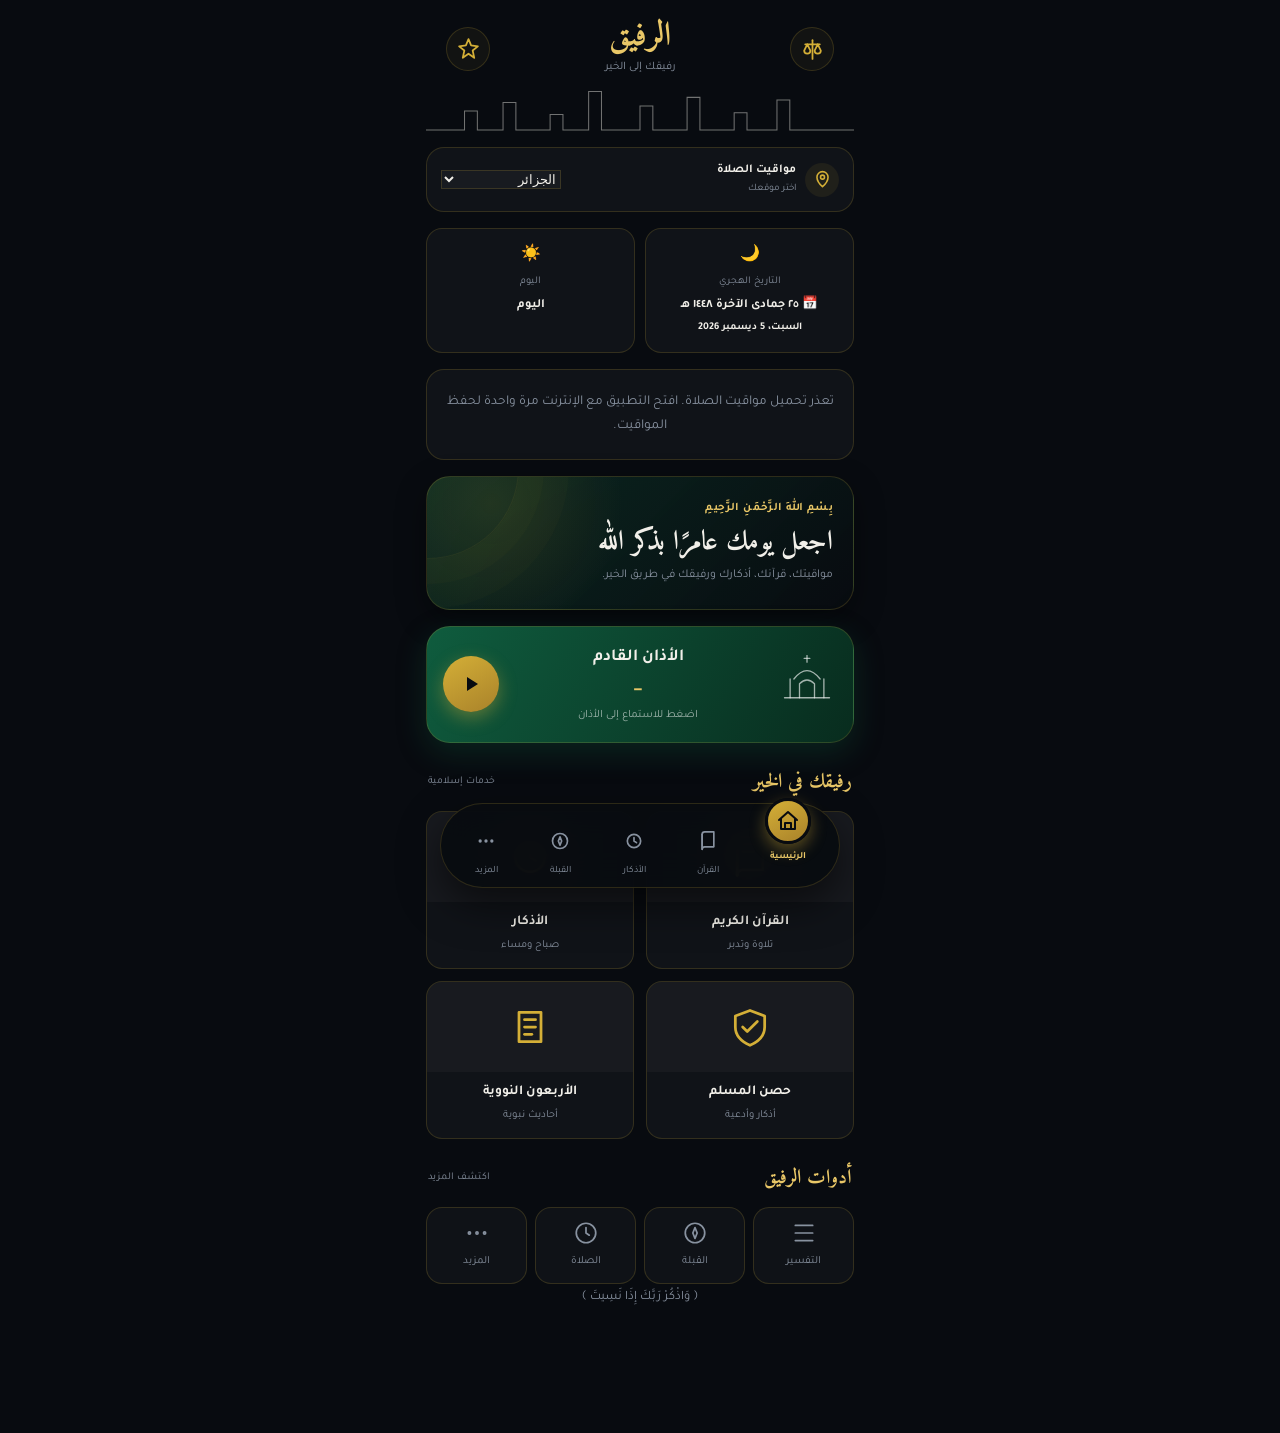
==== index.html @ 7c817dc4 "Update index.html" ====
<!DOCTYPE html>
<html lang="ar" dir="rtl">

<head>

    <meta charset="UTF-8">

    <meta
        name="viewport"
        content="width=device-width, initial-scale=1.0, viewport-fit=cover"
    >

    <meta
        name="theme-color"
        content="#080B10"
    >

    <meta
        name="description"
        content="الرفيق — تطبيق إسلامي شامل لمواقيت الصلاة والقرآن والأذكار والتفسير والقبلة"
    >

    <meta
        name="mobile-web-app-capable"
        content="yes"
    >

    <meta
        name="apple-mobile-web-app-capable"
        content="yes"
    >

    <meta
        name="apple-mobile-web-app-status-bar-style"
        content="black-translucent"
    >

    <meta
        name="apple-mobile-web-app-title"
        content="الرفيق"
    >

    <title>الرفيق — رفيقك إلى الخير</title>


    <!-- ======================================================
         PWA
    ======================================================= -->

    <link
        rel="manifest"
        href="./manifest.json"
    >

    <link
        rel="icon"
        type="image/png"
        href="./icon-192.png"
    >

    <link
        rel="apple-touch-icon"
        href="./icon-192.png"
    >


    <!-- ======================================================
         الخطوط
    ======================================================= -->

    <link
        rel="preconnect"
        href="https://fonts.googleapis.com"
    >

    <link
        rel="preconnect"
        href="https://fonts.gstatic.com"
        crossorigin
    >

    <link
        href="https://fonts.googleapis.com/css2?family=Amiri:wght@400;700&family=Tajawal:wght@400;500;600;700;800&display=swap"
        rel="stylesheet"
    >


    <!-- ======================================================
         CSS
    ======================================================= -->

    <link
        rel="stylesheet"
        href="./style.css"
    >


    <!-- ======================================================
         تحسينات إضافية للواجهة
         متوافقة مع style.css الحالي
    ======================================================= -->

    <style>

        /* ==================================================
           حماية الصفحة من الظهور قبل تحميل CSS
        ================================================== */

        html {
            background: #080B10;
        }


        body {
            overflow-x: hidden;
        }


        /* ==================================================
           رأس الصفحة
        ================================================== */

        .brand-mark {
            display: flex;
            align-items: center;
            justify-content: center;
            width: 44px;
            height: 44px;
            border-radius: 50%;
            border: 1px solid var(--border);
            background: rgba(212,175,55,0.05);
        }


        .brand-mark svg {
            width: 25px;
            height: 25px;
            stroke: var(--gold);
            fill: none;
        }


        /* ==================================================
           بطاقة الترحيب
        ================================================== */

        .welcome-card {
            position: relative;
            overflow: hidden;
            margin-bottom: 16px;
            padding: 22px 20px;
            border-radius: 24px;
            background:
                radial-gradient(
                    circle at 15% 20%,
                    rgba(212,175,55,0.12),
                    transparent 35%
                ),
                linear-gradient(
                    135deg,
                    rgba(15,92,62,0.38),
                    rgba(8,11,16,0.9)
                );
            border: 1px solid var(--border);
            box-shadow: var(--shadow-strong);
        }


        .welcome-card::after {
            content: "";
            position: absolute;
            width: 180px;
            height: 180px;
            border-radius: 50%;
            left: -90px;
            top: -100px;
            border: 1px solid rgba(212,175,55,0.08);
            box-shadow:
                0 0 0 25px rgba(212,175,55,0.025),
                0 0 0 50px rgba(212,175,55,0.018);
            pointer-events: none;
        }


        .welcome-content {
            position: relative;
            z-index: 2;
        }


        .welcome-kicker {
            color: var(--gold-soft);
            font-size: .72rem;
            font-weight: 700;
            letter-spacing: .4px;
            margin-bottom: 4px;
        }


        .welcome-title {
            font-family: 'Amiri', serif;
            font-size: 1.7rem;
            line-height: 1.4;
            font-weight: 700;
        }


        .welcome-subtitle {
            color: var(--muted);
            font-size: .75rem;
            margin-top: 4px;
        }


        /* ==================================================
           بطاقة الصلاة الرئيسية
        ================================================== */

        #prayerCard {
            position: relative;
        }


        #prayerCard[hidden] {
            display: none;
        }


        .prayer-top-label {
            text-align: center;
            color: var(--muted);
            font-size: .72rem;
            margin-bottom: 8px;
        }


        .next-badge {
            display: inline-flex;
            align-items: center;
            justify-content: center;
            gap: 5px;
            padding: 5px 10px;
            border-radius: 99px;
            color: var(--gold-soft);
            background: rgba(212,175,55,0.07);
            border: 1px solid var(--border);
        }


        /* ==================================================
           بطاقة التاريخ
        ================================================== */

        .date-card {
            display: grid;
            grid-template-columns: 1fr 1fr;
            gap: 10px;
            margin-bottom: 16px;
        }


        .date-item {
            padding: 13px 10px;
            border-radius: 16px;
            text-align: center;
            background: var(--card);
            border: 1px solid var(--border);
        }


        .date-item .date-icon {
            font-size: 1rem;
            margin-bottom: 2px;
        }


        .date-item .date-label {
            color: var(--muted);
            font-size: .65rem;
        }


        .date-item .date-value {
            color: var(--text);
            font-size: .78rem;
            font-weight: 700;
            margin-top: 2px;
        }


        /* ==================================================
           اختيار المدينة
        ================================================== */

        .location-card {
            display: flex;
            align-items: center;
            justify-content: space-between;
            gap: 10px;
            margin-bottom: 16px;
            padding: 12px 14px;
            border-radius: 18px;
            background: var(--card);
            border: 1px solid var(--border);
        }


        .location-info {
            display: flex;
            align-items: center;
            gap: 9px;
        }


        .location-icon {
            width: 34px;
            height: 34px;
            display: flex;
            align-items: center;
            justify-content: center;
            border-radius: 50%;
            color: var(--gold);
            background: rgba(212,175,55,0.08);
        }


        .location-icon svg {
            width: 19px;
            height: 19px;
            stroke: currentColor;
            fill: none;
        }


        .location-text {
            display: flex;
            flex-direction: column;
        }


        .location-text strong {
            font-size: .75rem;
        }


        .location-text span {
            color: var(--muted);
            font-size: .62rem;
        }


        #citySelect {
            min-width: 120px;
            max-width: 170px;
        }


        /* ==================================================
           حالة التحميل
        ================================================== */

        #status {
            border-radius: 18px;
            background: var(--card);
            border: 1px solid var(--border);
            margin-bottom: 16px;
        }


        /* ==================================================
           بطاقة الأذان
        ================================================== */

        .adhan-play {
            position: relative;
        }


        .adhan-play svg {
            pointer-events: none;
        }


        #pauseIcon {
            display: none;
        }


        /* ==================================================
           عنوان الأقسام
        ================================================== */

        .section-heading {
            display: flex;
            align-items: center;
            justify-content: space-between;
            margin: 22px 2px 10px;
        }


        .section-heading h2 {
            font-family: 'Amiri', serif;
            color: var(--gold-soft);
            font-size: 1.25rem;
        }


        .section-heading span {
            color: var(--muted);
            font-size: .65rem;
        }


        /* ==================================================
           تحسين البطاقات
        ================================================== */

        .feat-card,
        .quick {
            transition:
                transform .2s ease,
                border-color .2s ease,
                box-shadow .2s ease;
        }


        .feat-card:active,
        .quick:active {
            transform: scale(.97);
        }


        /* ==================================================
           حالة عدم وجود رابط
        ================================================== */

        .disabled-card {
            opacity: .65;
            pointer-events: none;
        }


        /* ==================================================
           زر التثبيت
        ================================================== */

        .install-card {
            display: none;
            align-items: center;
            justify-content: space-between;
            gap: 12px;
            padding: 14px;
            margin-bottom: 16px;
            border-radius: 18px;
            background:
                linear-gradient(
                    135deg,
                    rgba(212,175,55,0.12),
                    rgba(15,92,62,0.12)
                );
            border: 1px solid var(--border);
        }


        .install-card.visible {
            display: flex;
        }


        .install-info {
            display: flex;
            align-items: center;
            gap: 10px;
        }


        .install-icon {
            width: 40px;
            height: 40px;
            border-radius: 12px;
            display: flex;
            align-items: center;
            justify-content: center;
            background: rgba(212,175,55,0.1);
            color: var(--gold);
        }


        .install-icon svg {
            width: 22px;
            height: 22px;
            stroke: currentColor;
            fill: none;
        }


        .install-text strong {
            display: block;
            font-size: .75rem;
        }


        .install-text span {
            color: var(--muted);
            font-size: .62rem;
        }


        .install-btn {
            border: none;
            cursor: pointer;
            padding: 8px 13px;
            border-radius: 99px;
            font-family: inherit;
            font-size: .7rem;
            font-weight: 700;
            color: #080B10;
            background: linear-gradient(
                150deg,
                var(--gold),
                #a9822a
            );
        }


        /* ==================================================
           الوضع النهاري
        ================================================== */

        body.day-mode .welcome-card {
            background:
                radial-gradient(
                    circle at 15% 20%,
                    rgba(212,175,55,0.14),
                    transparent 35%
                ),
                linear-gradient(
                    135deg,
                    rgba(46,139,110,0.18),
                    rgba(245,240,232,0.95)
                );
        }


        /* ==================================================
           شريط سفلي آمن للهاتف
        ================================================== */

        @supports (padding-bottom: env(safe-area-inset-bottom)) {

            .bottomnav {
                bottom:
                    calc(
                        12px +
                        env(safe-area-inset-bottom)
                    );
            }

            body {
                padding-bottom:
                    calc(
                        110px +
                        env(safe-area-inset-bottom)
                    );
            }

        }

    </style>

</head>


<body>


    <!-- ======================================================
         الحاوية الرئيسية
    ======================================================= -->

    <main class="max">


        <!-- ==================================================
             رأس التطبيق
        =================================================== -->

        <header class="topbar">

            <div class="brand-mark"
                 aria-label="الرفيق">

                <svg
                    viewBox="0 0 24 24"
                    stroke-width="1.7"
                    stroke-linecap="round"
                    stroke-linejoin="round"
                >

                    <path
                        d="M12 3v18"
                    />

                    <path
                        d="M5 7h14"
                    />

                    <path
                        d="M7 7l-3 6a3 3 0 0 0 6 0L7 7Z"
                    />

                    <path
                        d="M17 7l-3 6a3 3 0 0 0 6 0l-3-6Z"
                    />

                </svg>

            </div>


            <div class="titlebox">

                <h1>الرفيق</h1>

                <p>
                    رفيقك إلى الخير
                </p>

            </div>


            <div class="brand-mark"
                 aria-hidden="true">

                <svg
                    viewBox="0 0 24 24"
                    stroke-width="1.7"
                    stroke-linecap="round"
                    stroke-linejoin="round"
                >

                    <path
                        d="M12 2
                           14.5 8
                           21 9
                           16 13
                           17.5 20
                           12 16
                           6.5 20
                           8 13
                           3 9
                           9.5 8Z"
                    />

                </svg>

            </div>

        </header>


        <!-- ==================================================
             خط بصري
        =================================================== -->

        <div class="skyline">

            <svg
                viewBox="0 0 500 80"
                preserveAspectRatio="none"
                aria-hidden="true"
            >

                <path
                    d="M0 70
                       L45 70
                       L45 48
                       L60 48
                       L60 70
                       L90 70
                       L90 38
                       L105 38
                       L105 70
                       L145 70
                       L145 52
                       L160 52
                       L160 70
                       L190 70
                       L190 25
                       L205 25
                       L205 70
                       L250 70
                       L250 42
                       L265 42
                       L265 70
                       L305 70
                       L305 32
                       L320 32
                       L320 70
                       L360 70
                       L360 50
                       L375 50
                       L375 70
                       L410 70
                       L410 35
                       L425 35
                       L425 70
                       L500 70"
                    fill="none"
                    stroke="currentColor"
                    stroke-width="1.2"
                    opacity=".45"
                />

            </svg>

        </div>


        <!-- ==================================================
             اختيار المدينة والتاريخ
        =================================================== -->

        <div class="location-card">

            <div class="location-info">

                <div class="location-icon">

                    <svg
                        viewBox="0 0 24 24"
                        stroke-width="2"
                        stroke-linecap="round"
                        stroke-linejoin="round"
                    >

                        <path
                            d="M12 21s7-6.2 7-12
                               a7 7 0 1 0-14 0
                               c0 5.8 7 12 7 12Z"
                        />

                        <circle
                            cx="12"
                            cy="9"
                            r="2.5"
                        />

                    </svg>

                </div>


                <div class="location-text">

                    <strong>
                        مواقيت الصلاة
                    </strong>

                    <span>
                        اختر موقعك
                    </span>

                </div>

            </div>


            <select
                id="citySelect"
                aria-label="اختر المدينة"
            >

                <option>
                    جاري تحميل المدن...
                </option>

            </select>

        </div>


        <!-- ==================================================
             التاريخ
        =================================================== -->

        <div class="date-card">

            <div class="date-item">

                <div class="date-icon">
                    🌙
                </div>

                <div class="date-label">
                    التاريخ الهجري
                </div>

                <div
                    class="date-value"
                    id="hijriPill"
                >
                    جاري التحميل...
                </div>

            </div>


            <div class="date-item">

                <div class="date-icon">
                    ☀️
                </div>

                <div class="date-label">
                    اليوم
                </div>

                <div
                    class="date-value"
                    id="gregorianDisplay"
                >
                    اليوم
                </div>

            </div>

        </div>


        <!-- ==================================================
             رسالة الحالة
        =================================================== -->

        <div
            id="status"
            role="status"
            aria-live="polite"
        >
            جاري تحميل مواقيت الصلاة...
        </div>


        <!-- ==================================================
             بطاقة الترحيب
        =================================================== -->

        <section class="welcome-card">

            <div class="welcome-content">

                <div class="welcome-kicker">
                    بِسْمِ اللهِ الرَّحْمَنِ الرَّحِيمِ
                </div>

                <div class="welcome-title">
                    اجعل يومك عامرًا بذكر الله
                </div>

                <div class="welcome-subtitle">
                    مواقيتك، قرآنك، أذكارك ورفيقك في طريق الخير.
                </div>

            </div>

        </section>


        <!-- ==================================================
             بطاقة الصلاة القادمة
        =================================================== -->

        <section
            id="prayerCard"
            class="card"
            hidden
        >

            <div class="prayer-top-label">

                <span class="next-badge">
                    الصلاة القادمة
                </span>

            </div>


            <div class="prayer-row">


                <!-- الدائرة -->

                <div class="medallion-wrap">

                    <svg
                        class="circle-bg"
                        viewBox="0 0 176 176"
                        aria-hidden="true"
                    >

                        <circle
                            cx="88"
                            cy="88"
                            r="78"
                            fill="none"
                            stroke="rgba(212,175,55,0.12)"
                            stroke-width="1"
                        />

                        <circle
                            cx="88"
                            cy="88"
                            r="68"
                            fill="none"
                            stroke="rgba(212,175,55,0.08)"
                            stroke-width="1"
                            stroke-dasharray="3 7"
                        />

                    </svg>


                    <div class="medal-icon">

                        <svg
                            viewBox="0 0 24 24"
                            stroke-width="1.4"
                            stroke-linecap="round"
                            stroke-linejoin="round"
                        >

                            <path
                                d="M12 3
                                   14 8
                                   19 9
                                   15 12
                                   16 18
                                   12 15
                                   8 18
                                   9 12
                                   5 9
                                   10 8Z"
                            />

                        </svg>

                    </div>

                </div>


                <!-- معلومات الصلاة -->

                <div class="prayer-info">

                    <div class="lbl">
                        الصلاة القادمة
                    </div>

                    <div
                        class="name"
                        id="nextName"
                    >
                        —
                    </div>

                    <div
                        class="time"
                        id="nextTime"
                    >
                        —
                    </div>

                    <div class="remain-lbl">
                        متبقي على الأذان
                    </div>

                    <div
                        class="countdown"
                        id="countdown"
                    >
                        00:00:00
                    </div>

                </div>

            </div>


            <!-- شريط التقدم -->

            <div class="progress-track">

                <div
                    id="progressBar"
                    class="progress-fill"
                ></div>

            </div>

        </section>


        <!-- ==================================================
             بطاقة الأذان
        =================================================== -->

        <section class="adhan-card">


            <div class="mosque-icon">

                <svg
                    viewBox="0 0 64 64"
                    stroke-width="1.4"
                    stroke-linecap="round"
                    stroke-linejoin="round"
                >

                    <path
                        d="M8 52h48"
                    />

                    <path
                        d="M14 52V32"
                    />

                    <path
                        d="M50 52V32"
                    />

                    <path
                        d="M18 32
                           Q32 14 46 32"
                    />

                    <path
                        d="M24 52V37
                           Q32 29 40 37V52"
                    />

                    <path
                        d="M32 14V7"
                    />

                    <path
                        d="M29 10h6"
                    />

                </svg>

            </div>


            <div class="adhan-mid">

                <div class="t1">
                    الأذان القادم
                </div>

                <div
                    class="t2"
                    id="adhanTimeLabel"
                >
                    —
                </div>

                <div class="t3">
                    اضغط للاستماع إلى الأذان
                </div>

            </div>


            <button
                id="adhanPlayBtn"
                class="adhan-play"
                type="button"
                aria-label="تشغيل الأذان"
            >

                <!-- تشغيل -->

                <svg
                    id="playIcon"
                    viewBox="0 0 24 24"
                >

                    <path
                        d="M8 5v14l11-7Z"
                    />

                </svg>


                <!-- إيقاف -->

                <svg
                    id="pauseIcon"
                    viewBox="0 0 24 24"
                    style="display:none"
                >

                    <path
                        d="M7 5h4v14H7zM13 5h4v14h-4z"
                    />

                </svg>

            </button>


            <audio
                id="adhanAudio"
                preload="none"
                src="./adhan.mp3"
            ></audio>

        </section>


        <!-- ==================================================
             التثبيت
        =================================================== -->

        <div
            id="installCard"
            class="install-card"
        >

            <div class="install-info">

                <div class="install-icon">

                    <svg
                        viewBox="0 0 24 24"
                        stroke-width="2"
                        stroke-linecap="round"
                        stroke-linejoin="round"
                    >

                        <path
                            d="M12 3v12"
                        />

                        <path
                            d="m7 10 5 5 5-5"
                        />

                        <path
                            d="M5 21h14"
                        />

                    </svg>

                </div>


                <div class="install-text">

                    <strong>
                        ثبّت الرفيق على هاتفك
                    </strong>

                    <span>
                        وصول أسرع وتجربة أفضل
                    </span>

                </div>

            </div>


            <button
                id="installBtn"
                class="install-btn"
                type="button"
            >
                تثبيت
            </button>

        </div>


        <!-- ==================================================
             الخدمات الأساسية
        =================================================== -->

        <div class="section-heading">

            <h2>
                رفيقك في الخير
            </h2>

            <span>
                خدمات إسلامية
            </span>

        </div>


        <div class="grid2">


            <!-- القرآن -->

            <a
                class="feat-card"
                href="./quran.html"
            >

                <div class="icon-wrap">

                    <svg
                        viewBox="0 0 24 24"
                        stroke-width="1.5"
                        stroke-linecap="round"
                        stroke-linejoin="round"
                    >

                        <path
                            d="M5 4
                               a3 3 0 0 1 3-3h11v18H8
                               a3 3 0 0 0-3 3Z"
                        />

                        <path
                            d="M5 4v18"
                        />

                        <path
                            d="M8 5h7"
                        />

                        <path
                            d="M8 9h6"
                        />

                    </svg>

                </div>

                <div class="t">
                    القرآن الكريم
                </div>

                <div class="s">
                    تلاوة وتدبر
                </div>

            </a>


            <!-- الأذكار -->

            <a
                class="feat-card"
                href="./adhkar.html"
            >

                <div class="icon-wrap">

                    <svg
                        viewBox="0 0 24 24"
                        stroke-width="1.5"
                        stroke-linecap="round"
                        stroke-linejoin="round"
                    >

                        <circle
                            cx="12"
                            cy="12"
                            r="8"
                        />

                        <path
                            d="M12 8v4l3 2"
                        />

                    </svg>

                </div>

                <div class="t">
                    الأذكار
                </div>

                <div class="s">
                    صباح ومساء
                </div>

            </a>


            <!-- حصن المسلم -->

            <a
                class="feat-card"
                href="./hisnul.html"
            >

                <div class="icon-wrap">

                    <svg
                        viewBox="0 0 24 24"
                        stroke-width="1.5"
                        stroke-linecap="round"
                        stroke-linejoin="round"
                    >

                        <path
                            d="M12 3
                               20 6v6
                               c0 5-3.5 8-8 10
                               C7.5 20 4 17 4 12V6Z"
                        />

                        <path
                            d="m8 12 2.5 2.5L16 9"
                        />

                    </svg>

                </div>

                <div class="t">
                    حصن المسلم
                </div>

                <div class="s">
                    أذكار وأدعية
                </div>

            </a>


            <!-- الأربعين -->

            <a
                class="feat-card"
                href="./arbaeen.html"
            >

                <div class="icon-wrap">

                    <svg
                        viewBox="0 0 24 24"
                        stroke-width="1.5"
                        stroke-linecap="round"
                        stroke-linejoin="round"
                    >

                        <path
                            d="M6 4h12v16H6z"
                        />

                        <path
                            d="M9 8h6"
                        />

                        <path
                            d="M9 12h6"
                        />

                        <path
                            d="M9 16h4"
                        />

                    </svg>

                </div>

                <div class="t">
                    الأربعون النووية
                </div>

                <div class="s">
                    أحاديث نبوية
                </div>

            </a>

        </div>


        <!-- ==================================================
             أدوات الرفيق
        =================================================== -->

        <div class="section-heading">

            <h2>
                أدوات الرفيق
            </h2>

            <span>
                اكتشف المزيد
            </span>

        </div>


        <div class="grid4">


            <a
                class="quick"
                href="./tafsir.html"
            >

                <svg
                    viewBox="0 0 24 24"
                    stroke-width="1.6"
                    stroke-linecap="round"
                    stroke-linejoin="round"
                >

                    <path
                        d="M4 5h16"
                    />

                    <path
                        d="M4 12h16"
                    />

                    <path
                        d="M4 19h16"
                    />

                </svg>

                <span>
                    التفسير
                </span>

            </a>


            <a
                class="quick"
                href="./qibla.html"
            >

                <svg
                    viewBox="0 0 24 24"
                    stroke-width="1.6"
                    stroke-linecap="round"
                    stroke-linejoin="round"
                >

                    <circle
                        cx="12"
                        cy="12"
                        r="9"
                    />

                    <path
                        d="m12 7 2 5-2 5-2-5Z"
                    />

                </svg>

                <span>
                    القبلة
                </span>

            </a>


            <a
                class="quick"
                href="./prayer.html"
            >

                <svg
                    viewBox="0 0 24 24"
                    stroke-width="1.6"
                    stroke-linecap="round"
                    stroke-linejoin="round"
                >

                    <circle
                        cx="12"
                        cy="12"
                        r="9"
                    />

                    <path
                        d="M12 7v5l3 2"
                    />

                </svg>

                <span>
                    الصلاة
                </span>

            </a>


            <a
                class="quick"
                href="./more.html"
            >

                <svg
                    viewBox="0 0 24 24"
                    stroke-width="1.6"
                    stroke-linecap="round"
                    stroke-linejoin="round"
                >

                    <circle
                        cx="5"
                        cy="12"
                        r="1"
                    />

                    <circle
                        cx="12"
                        cy="12"
                        r="1"
                    />

                    <circle
                        cx="19"
                        cy="12"
                        r="1"
                    />

                </svg>

                <span>
                    المزيد
                </span>

            </a>


        </div>


        <!-- ==================================================
             عبارة ختامية
        =================================================== -->

        <div class="mood-note">

            ﴿ وَاذْكُرْ رَبَّكَ إِذَا نَسِيتَ ﴾

        </div>


    </main>


    <!-- ======================================================
         شريط التنقل السفلي
    ======================================================= -->

    <nav
        class="bottomnav"
        aria-label="التنقل الرئيسي"
    >

        <div class="bottomnav-inner">


            <!-- الرئيسية -->

            <a
                class="navitem active"
                href="./index.html"
                aria-label="الرئيسية"
            >

                <div class="ic">

                    <svg
                        viewBox="0 0 24 24"
                        stroke-width="2"
                        stroke-linecap="round"
                        stroke-linejoin="round"
                    >

                        <path
                            d="m3 11 9-8 9 8"
                        />

                        <path
                            d="M5 10v10h14V10"
                        />

                        <path
                            d="M9 20v-6h6v6"
                        />

                    </svg>

                </div>

                <span>
                    الرئيسية
                </span>

            </a>


            <!-- القرآن -->

            <a
                class="navitem"
                href="./quran.html"
            >

                <div class="ic">

                    <svg
                        viewBox="0 0 24 24"
                        stroke-width="2"
                        stroke-linecap="round"
                        stroke-linejoin="round"
                    >

                        <path
                            d="M5 4
                               a3 3 0 0 1 3-3h11v18H8
                               a3 3 0 0 0-3 3Z"
                        />

                        <path
                            d="M5 4v18"
                        />

                    </svg>

                </div>

                <span>
                    القرآن
                </span>

            </a>


            <!-- الأذكار -->

            <a
                class="navitem"
                href="./adhkar.html"
            >

                <div class="ic">

                    <svg
                        viewBox="0 0 24 24"
                        stroke-width="2"
                        stroke-linecap="round"
                        stroke-linejoin="round"
                    >

                        <circle
                            cx="12"
                            cy="12"
                            r="8"
                        />

                        <path
                            d="M12 8v4l3 2"
                        />

                    </svg>

                </div>

                <span>
                    الأذكار
                </span>

            </a>


            <!-- القبلة -->

            <a
                class="navitem"
                href="./qibla.html"
            >

                <div class="ic">

                    <svg
                        viewBox="0 0 24 24"
                        stroke-width="2"
                        stroke-linecap="round"
                        stroke-linejoin="round"
                    >

                        <circle
                            cx="12"
                            cy="12"
                            r="9"
                        />

                        <path
                            d="m12 7 2 5-2 5-2-5Z"
                        />

                    </svg>

                </div>

                <span>
                    القبلة
                </span>

            </a>


            <!-- المزيد -->

            <a
                class="navitem"
                href="./more.html"
            >

                <div class="ic">

                    <svg
                        viewBox="0 0 24 24"
                        stroke-width="2"
                        stroke-linecap="round"
                        stroke-linejoin="round"
                    >

                        <circle
                            cx="5"
                            cy="12"
                            r="1"
                        />

                        <circle
                            cx="12"
                            cy="12"
                            r="1"
                        />

                        <circle
                            cx="19"
                            cy="12"
                            r="1"
                        />

                    </svg>

                </div>

                <span>
                    المزيد
                </span>

            </a>


        </div>

    </nav>


    <!-- ======================================================
         JavaScript
    ======================================================= -->

    <script src="./app.js"></script>

    <script src="./theme.js"></script>


    <!-- ======================================================
         التثبيت
    ======================================================= -->

    <script>

        document.addEventListener(
            'DOMContentLoaded',
            function () {

                const installCard =
                    document.getElementById(
                        'installCard'
                    );

                const installBtn =
                    document.getElementById(
                        'installBtn'
                    );


                if (
                    !installCard ||
                    !installBtn
                ) {

                    return;

                }


                window.AppBridge?.on(
                    'app-can-install',
                    function () {

                        installCard.classList.add(
                            'visible'
                        );

                    }
                );


                installBtn.addEventListener(
                    'click',
                    async function () {

                        const result =
                            await window.installApp?.();


                        if (
                            result === 'accepted'
                        ) {

                            installCard.classList.remove(
                                'visible'
                            );

                        }

                    }
                );

            }
        );

    </script>


</body>

</html>
---- style.css ----
/* style.css — الرفيق (نسخة 2026-07-21)
   في الإصدار القادم سيتم تضمين @font-face لملفات الخطوط المحلية
   لتحقيق الاستقلال الكامل عن Google Fonts */
:root{--bg:#080B10;--card:rgba(255,255,255,0.035);--emerald:#0F5C3E;--emerald-light:#1E8A5E;--gold:#D4AF37;--gold-soft:#E9C767;--text:#F1EFE9;--muted:#8892A0;--border:rgba(212,175,55,0.18);--shadow-strong:0 10px 30px rgba(0,0,0,0.4);--adhan-bg:linear-gradient(120deg, var(--emerald), #082C1E)}body.day-mode{--bg:#F5F0E8;--card:rgba(0,0,0,0.03);--text:#1E2A32;--muted:#5A6A78;--border:rgba(180,140,60,0.25);--shadow-strong:0 8px 24px rgba(0,0,0,0.08);--adhan-bg:linear-gradient(120deg, #2E8B6E, #C5A44E);color:var(--text)}*{margin:0;padding:0;box-sizing:border-box}body{font-family:'Tajawal','Segoe UI',Tahoma,sans-serif;background:var(--bg);color:var(--text);line-height:1.8;min-height:100dvh;padding-bottom:96px;transition:background .8s,color .6s}.max{max-width:460px;margin:0 auto;padding:0 16px}.topbar{display:flex;align-items:center;justify-content:space-between;padding:20px 20px 0}.topbar svg{width:40px;height:40px;stroke:var(--gold);fill:none}.titlebox{text-align:center}.titlebox h1{font-family:'Amiri',serif;font-weight:700;font-size:2.1rem;color:var(--gold-soft);line-height:1}.titlebox p{color:var(--muted);font-size:.72rem;margin-top:4px}.skyline{position:relative;margin-top:-8px;margin-bottom:8px;text-align:center}.skyline svg{width:100%;max-height:80px;display:block}.pillrow{display:flex;align-items:center;justify-content:space-between;margin:-24px 0 16px;position:relative;z-index:2}.pill{display:flex;align-items:center;gap:6px;border-radius:99px;padding:8px 14px;font-size:.75rem;background:rgba(8,11,16,0.85);border:1px solid var(--border)}.pill select{border:1px solid var(--border);color:var(--text);font-family:inherit;font-size:.75rem;cursor:pointer;background:0 0;padding:4px 8px;border-radius:99px}.card{border-radius:24px;padding:20px;margin-bottom:16px;background:var(--card);backdrop-filter:blur(14px);border:1px solid var(--border);box-shadow:var(--shadow-strong)}.prayer-row{display:flex;align-items:center;gap:12px}.medallion-wrap{position:relative;flex-shrink:0;width:176px;height:176px;display:flex;align-items:center;justify-content:center}.medallion-wrap svg.circle-bg{position:absolute;inset:0}.medallion-wrap .medal-icon{position:absolute;width:100px;height:100px;display:flex;align-items:center;justify-content:center;color:var(--gold)}.medallion-wrap .medal-icon svg{width:80px;height:80px;stroke:var(--gold);fill:none}.prayer-info{flex:1;text-align:center}.prayer-info .lbl{color:var(--gold-soft);font-size:.8rem;font-weight:600}.prayer-info .name{font-family:'Amiri',serif;font-size:1.9rem;font-weight:700;margin:4px 0}.prayer-info .time{font-size:2rem;font-weight:800;font-variant-numeric:tabular-nums}.prayer-info .remain-lbl{color:var(--muted);font-size:.72rem;margin-top:4px}.prayer-info .countdown{color:var(--emerald-light);font-size:1.05rem;font-weight:700;font-variant-numeric:tabular-nums}.progress-track{margin-top:16px;height:8px;border-radius:99px;overflow:hidden;background:rgba(255,255,255,0.08)}.progress-fill{height:100%;border-radius:99px;background:linear-gradient(90deg,var(--emerald),var(--emerald-light));width:0;transition:width 1s linear}.adhan-card{border-radius:24px;padding:16px;margin-bottom:16px;display:flex;align-items:center;justify-content:space-between;position:relative;overflow:hidden;background:var(--adhan-bg);border:1px solid var(--border);box-shadow:0 10px 30px rgba(15,92,62,0.3)}.adhan-play{width:56px;height:56px;border-radius:50%;display:flex;align-items:center;justify-content:center;flex-shrink:0;background:linear-gradient(150deg,var(--gold),#a9822a);box-shadow:0 6px 18px rgba(212,175,55,0.4);border:none;cursor:pointer;z-index:2;color:#080B10}.adhan-play svg{width:24px;height:24px;fill:#080B10;stroke:none}.adhan-mid{text-align:center;z-index:2}.adhan-mid .t1{font-weight:700;font-size:1.05rem}.adhan-mid .t2{color:var(--gold-soft);font-size:.95rem;font-weight:700;margin-top:3px;font-variant-numeric:tabular-nums}.adhan-mid .t3{color:rgba(255,255,255,0.6);font-size:.7rem;margin-top:2px}.adhan-card .mosque-icon{height:70px;opacity:.9;color:rgba(255,255,255,0.8)}.adhan-card .mosque-icon svg{width:60px;height:60px;stroke:rgba(255,255,255,0.7);fill:none}.grid2{display:grid;grid-template-columns:1fr 1fr;gap:12px;margin-bottom:16px}.feat-card{border-radius:16px;overflow:hidden;background:var(--card);border:1px solid var(--border);text-align:center;padding-bottom:12px;text-decoration:none;color:var(--text);display:block}.feat-card .icon-wrap{height:90px;display:flex;align-items:center;justify-content:center;background:rgba(255,255,255,0.03)}.feat-card .icon-wrap svg{width:44px;height:44px;stroke:var(--gold);fill:none}.feat-card .t{font-size:.85rem;font-weight:700;margin-top:8px}.feat-card .s{font-size:.68rem;color:var(--muted);margin-top:2px}.grid4{display:grid;grid-template-columns:repeat(4,1fr);gap:8px}.quick{border-radius:16px;padding:12px 4px;display:flex;flex-direction:column;align-items:center;gap:6px;background:rgba(255,255,255,0.03);border:1px solid var(--border);text-decoration:none;color:var(--muted)}.quick svg{width:26px;height:26px;stroke:var(--muted);fill:none}.quick span{font-size:.68rem}.bottomnav{position:fixed;bottom:16px;left:50%;transform:translateX(-50%);z-index:30;width:min(92vw,400px)}.bottomnav-inner{display:flex;align-items:flex-end;justify-content:space-around;padding:8px;border-radius:99px;background:rgba(8,11,16,0.92);backdrop-filter:blur(20px);border:1px solid var(--border);box-shadow:0 16px 40px rgba(0,0,0,0.55)}body.day-mode .bottomnav-inner{background:rgba(245,240,232,0.95)}.navitem{display:flex;flex-direction:column;align-items:center;gap:4px;text-decoration:none;color:var(--muted)}.navitem .ic{width:34px;height:34px;border-radius:50%;display:flex;align-items:center;justify-content:center}.navitem .ic svg{width:20px;height:20px;stroke:var(--muted);fill:none}.navitem span{font-size:.6rem}.navitem.active{transform:translateY(-14px)}.navitem.active .ic{width:46px;height:46px;background:linear-gradient(150deg,var(--gold),#a9822a);box-shadow:0 6px 16px rgba(212,175,55,0.4);border:3px solid #080B10}.navitem.active .ic svg{stroke:#080B10;width:24px;height:24px}.navitem.active span{color:var(--gold-soft);font-weight:700}.mood-note{text-align:center;color:var(--muted);font-size:.8rem;margin:2px 0 14px}#status{text-align:center;color:var(--muted);padding:20px 0;font-size:.85rem}

/* ========== إصلاح قائمة الولاية ========== */
#citySelect{
  background: var(--card);
  color: var(--text) !important;
  border: 1px solid var(--border);
  outline: none;
  appearance: auto;
}

#citySelect option{
  background: #080B10;
  color: #F1EFE9;
}

body.day-mode #citySelect{
  background: #F5F0E8;
  color: #1E2A32 !important;
}

body.day-mode #citySelect option{
  background: #F5F0E8;
  color: #1E2A32;
}
/* ========== نهاية إصلاح قائمة الولاية ========== */

@media(max-width:400px){.medallion-wrap{width:140px;height:140px}.medallion-wrap .medal-icon svg{width:60px;height:60px}.prayer-info .name{font-size:1.5rem}.prayer-info .time{font-size:1.6rem}.grid2{gap:8px}.feat-card .icon-wrap{height:70px}}
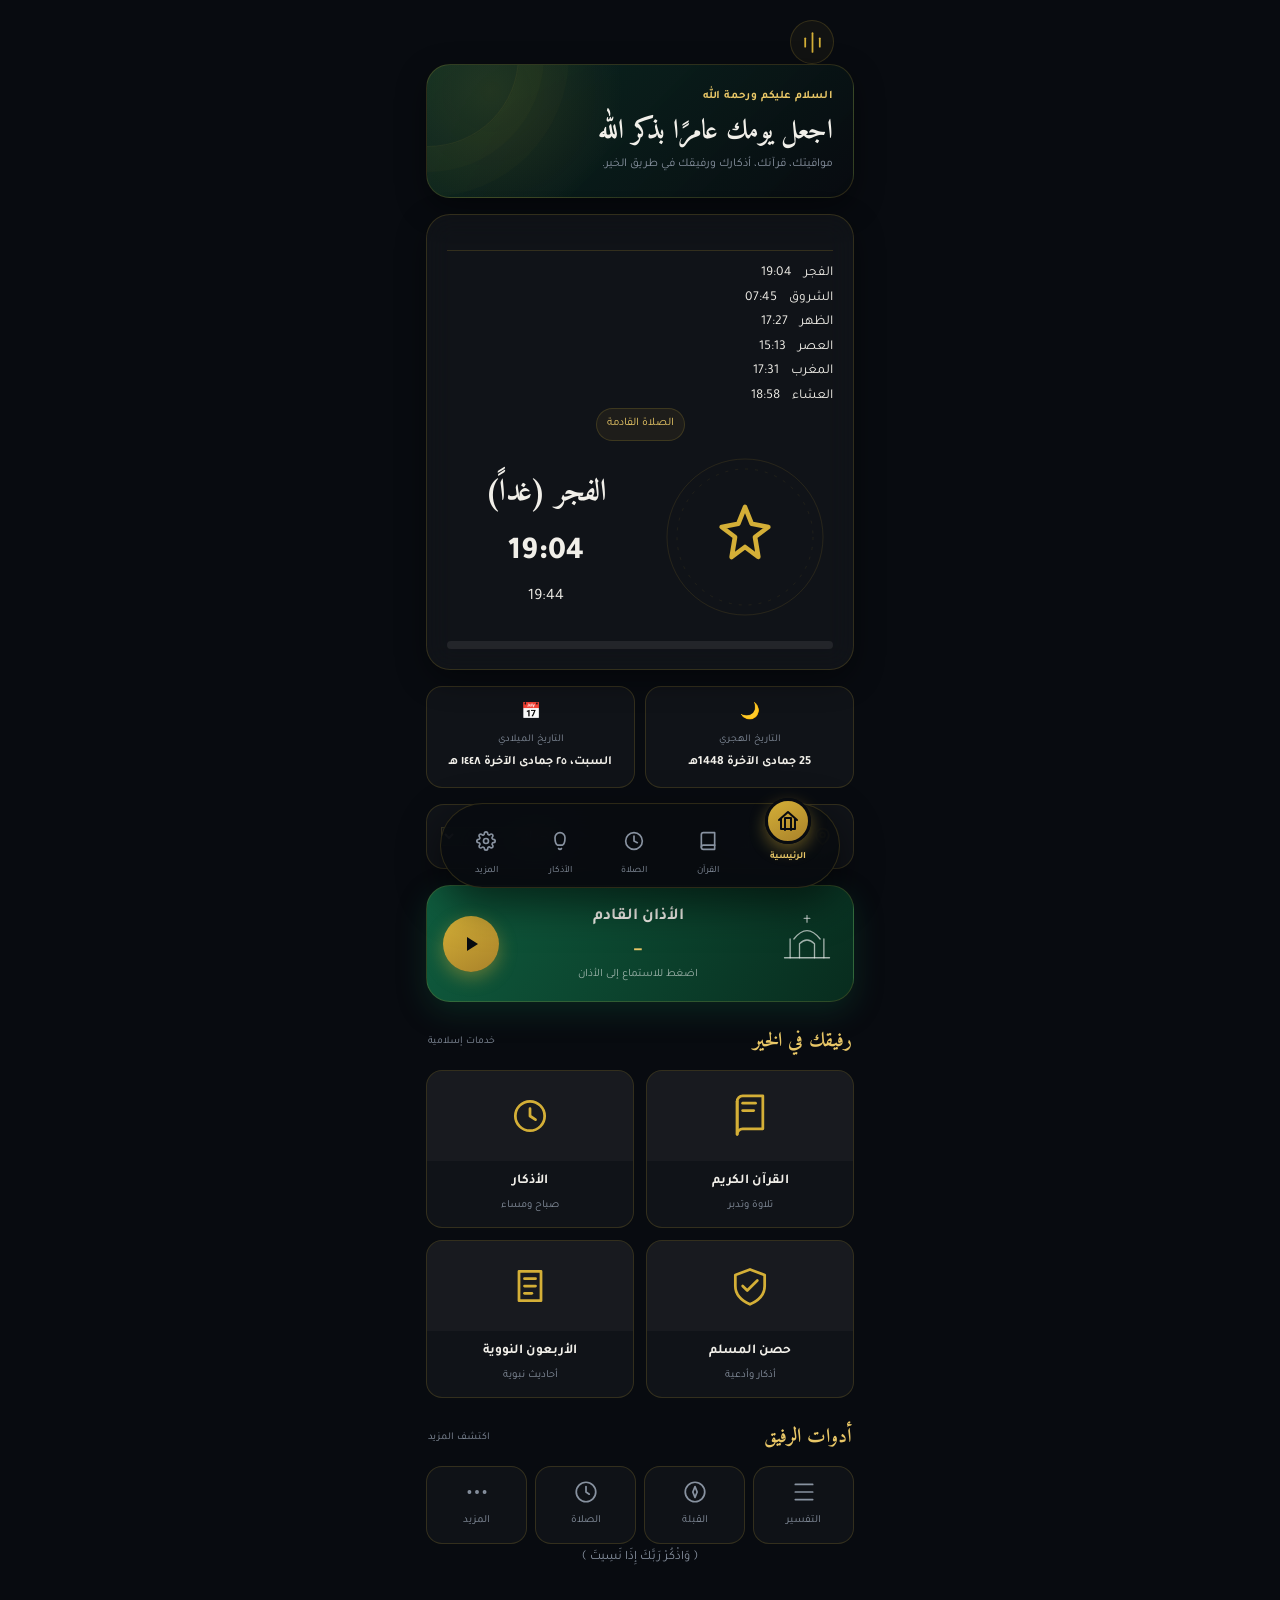
==== commit d2839643: "Update index.html" ====
--- a/index.html
+++ b/index.html
@@ -5,10 +5,7 @@
 
     <meta charset="UTF-8">
 
-    <meta
-        name="viewport"
-        content="width=device-width, initial-scale=1.0, viewport-fit=cover"
-    >
+    <link rel="manifest" href="./manifest.json">
 
     <meta
         name="theme-color"
@@ -41,11 +38,6 @@
     >
 
     <title>الرفيق — رفيقك إلى الخير</title>
-
-
-    <!-- ======================================================
-         PWA
-    ======================================================= -->
 
     <link
         rel="manifest"
@@ -63,11 +55,6 @@
         href="./icon-192.png"
     >
 
-
-    <!-- ======================================================
-         الخطوط
-    ======================================================= -->
-
     <link
         rel="preconnect"
         href="https://fonts.googleapis.com"
@@ -84,41 +71,19 @@
         rel="stylesheet"
     >
 
-
-    <!-- ======================================================
-         CSS
-    ======================================================= -->
-
     <link
         rel="stylesheet"
         href="./style.css"
     >
 
-
-    <!-- ======================================================
-         تحسينات إضافية للواجهة
-         متوافقة مع style.css الحالي
-    ======================================================= -->
-
     <style>
-
-        /* ==================================================
-           حماية الصفحة من الظهور قبل تحميل CSS
-        ================================================== */
-
         html {
             background: #080B10;
         }
 
-
         body {
             overflow-x: hidden;
         }
-
-
-        /* ==================================================
-           رأس الصفحة
-        ================================================== */
 
         .brand-mark {
             display: flex;
@@ -131,18 +96,12 @@
             background: rgba(212,175,55,0.05);
         }
 
-
         .brand-mark svg {
             width: 25px;
             height: 25px;
             stroke: var(--gold);
             fill: none;
         }
-
-
-        /* ==================================================
-           بطاقة الترحيب
-        ================================================== */
 
         .welcome-card {
             position: relative;
@@ -165,7 +124,6 @@
             box-shadow: var(--shadow-strong);
         }
 
-
         .welcome-card::after {
             content: "";
             position: absolute;
@@ -181,12 +139,10 @@
             pointer-events: none;
         }
 
-
         .welcome-content {
             position: relative;
             z-index: 2;
         }
-
 
         .welcome-kicker {
             color: var(--gold-soft);
@@ -196,7 +152,6 @@
             margin-bottom: 4px;
         }
 
-
         .welcome-title {
             font-family: 'Amiri', serif;
             font-size: 1.7rem;
@@ -204,27 +159,19 @@
             font-weight: 700;
         }
 
-
         .welcome-subtitle {
             color: var(--muted);
             font-size: .75rem;
             margin-top: 4px;
         }
 
-
-        /* ==================================================
-           بطاقة الصلاة الرئيسية
-        ================================================== */
-
         #prayerCard {
             position: relative;
         }
 
-
         #prayerCard[hidden] {
             display: none;
         }
-
 
         .prayer-top-label {
             text-align: center;
@@ -232,7 +179,6 @@
             font-size: .72rem;
             margin-bottom: 8px;
         }
-
 
         .next-badge {
             display: inline-flex;
@@ -246,18 +192,12 @@
             border: 1px solid var(--border);
         }
 
-
-        /* ==================================================
-           بطاقة التاريخ
-        ================================================== */
-
         .date-card {
             display: grid;
             grid-template-columns: 1fr 1fr;
             gap: 10px;
             margin-bottom: 16px;
         }
-
 
         .date-item {
             padding: 13px 10px;
@@ -267,18 +207,15 @@
             border: 1px solid var(--border);
         }
 
-
         .date-item .date-icon {
             font-size: 1rem;
             margin-bottom: 2px;
         }
 
-
         .date-item .date-label {
             color: var(--muted);
             font-size: .65rem;
         }
-
 
         .date-item .date-value {
             color: var(--text);
@@ -286,11 +223,6 @@
             font-weight: 700;
             margin-top: 2px;
         }
-
-
-        /* ==================================================
-           اختيار المدينة
-        ================================================== */
 
         .location-card {
             display: flex;
@@ -304,13 +236,11 @@
             border: 1px solid var(--border);
         }
 
-
         .location-info {
             display: flex;
             align-items: center;
             gap: 9px;
         }
-
 
         .location-icon {
             width: 34px;
@@ -322,7 +252,6 @@
             color: var(--gold);
             background: rgba(212,175,55,0.08);
         }
-
 
         .location-icon svg {
             width: 19px;
@@ -331,33 +260,24 @@
             fill: none;
         }
 
-
         .location-text {
             display: flex;
             flex-direction: column;
         }
-
 
         .location-text strong {
             font-size: .75rem;
         }
-
 
         .location-text span {
             color: var(--muted);
             font-size: .62rem;
         }
 
-
         #citySelect {
             min-width: 120px;
             max-width: 170px;
         }
-
-
-        /* ==================================================
-           حالة التحميل
-        ================================================== */
 
         #status {
             border-radius: 18px;
@@ -366,37 +286,24 @@
             margin-bottom: 16px;
         }
 
-
-        /* ==================================================
-           بطاقة الأذان
-        ================================================== */
-
         .adhan-play {
             position: relative;
         }
 
-
         .adhan-play svg {
             pointer-events: none;
         }
 
-
         #pauseIcon {
             display: none;
         }
 
-
-        /* ==================================================
-           عنوان الأقسام
-        ================================================== */
-
         .section-heading {
             display: flex;
             align-items: center;
             justify-content: space-between;
             margin: 22px 2px 10px;
         }
-
 
         .section-heading h2 {
             font-family: 'Amiri', serif;
@@ -404,16 +311,10 @@
             font-size: 1.25rem;
         }
 
-
         .section-heading span {
             color: var(--muted);
             font-size: .65rem;
         }
-
-
-        /* ==================================================
-           تحسين البطاقات
-        ================================================== */
 
         .feat-card,
         .quick {
@@ -423,26 +324,15 @@
                 box-shadow .2s ease;
         }
 
-
         .feat-card:active,
         .quick:active {
             transform: scale(.97);
         }
 
-
-        /* ==================================================
-           حالة عدم وجود رابط
-        ================================================== */
-
         .disabled-card {
             opacity: .65;
             pointer-events: none;
         }
-
-
-        /* ==================================================
-           زر التثبيت
-        ================================================== */
 
         .install-card {
             display: none;
@@ -461,18 +351,15 @@
             border: 1px solid var(--border);
         }
 
-
         .install-card.visible {
             display: flex;
         }
 
-
         .install-info {
             display: flex;
             align-items: center;
             gap: 10px;
         }
-
 
         .install-icon {
             width: 40px;
@@ -484,7 +371,6 @@
             background: rgba(212,175,55,0.1);
             color: var(--gold);
         }
-
 
         .install-icon svg {
             width: 22px;
@@ -493,18 +379,15 @@
             fill: none;
         }
 
-
         .install-text strong {
             display: block;
             font-size: .75rem;
         }
 
-
         .install-text span {
             color: var(--muted);
             font-size: .62rem;
         }
-
 
         .install-btn {
             border: none;
@@ -522,11 +405,6 @@
             );
         }
 
-
-        /* ==================================================
-           الوضع النهاري
-        ================================================== */
-
         body.day-mode .welcome-card {
             background:
                 radial-gradient(
@@ -541,1311 +419,332 @@
                 );
         }
 
-
-        /* ==================================================
-           شريط سفلي آمن للهاتف
-        ================================================== */
-
         @supports (padding-bottom: env(safe-area-inset-bottom)) {
-
             .bottomnav {
-                bottom:
-                    calc(
-                        12px +
-                        env(safe-area-inset-bottom)
-                    );
+                bottom: calc(12px + env(safe-area-inset-bottom));
             }
-
             body {
-                padding-bottom:
-                    calc(
-                        110px +
-                        env(safe-area-inset-bottom)
-                    );
+                padding-bottom: calc(110px + env(safe-area-inset-bottom));
             }
-
-        }
-
+        }
     </style>
 
 </head>
 
-
 <body>
 
-
-    <!-- ======================================================
-         الحاوية الرئيسية
-    ======================================================= -->
-
     <main class="max">
 
-
-        <!-- ==================================================
-             رأس التطبيق
-        =================================================== -->
-
         <header class="topbar">
-
-            <div class="brand-mark"
-                 aria-label="الرفيق">
-
-                <svg
-                    viewBox="0 0 24 24"
-                    stroke-width="1.7"
-                    stroke-linecap="round"
-                    stroke-linejoin="round"
-                >
-
-                    <path
-                        d="M12 3v18"
-                    />
-
-                    <path
-                        d="M5 7h14"
-                    />
-
-                    <path
-                        d="M7 7l-3 6a3 3 0 0 0 6 0L7 7Z"
-                    />
-
-                    <path
-                        d="M17 7l-3 6a3 3 0 0 0 6 0l-3-6Z"
-                    />
-
+            <div class="brand-mark" aria-label="الرفيق">
+                <svg viewBox="0 0 24 24" stroke-width="1.7" stroke-linecap="round" stroke-linejoin="round">
+                    <path d="M12 3v18" />
+                    <path d="M5 8v8" />
+                    <path d="M19 8v8" />
                 </svg>
-
-            </div>
-
-
-            <div class="titlebox">
-
-                <h1>الرفيق</h1>
-
-                <p>
-                    رفيقك إلى الخير
-                </p>
-
-            </div>
-
-
-            <div class="brand-mark"
-                 aria-hidden="true">
-
-                <svg
-                    viewBox="0 0 24 24"
-                    stroke-width="1.7"
-                    stroke-linecap="round"
-                    stroke-linejoin="round"
-                >
-
-                    <path
-                        d="M12 2
-                           14.5 8
-                           21 9
-                           16 13
-                           17.5 20
-                           12 16
-                           6.5 20
-                           8 13
-                           3 9
-                           9.5 8Z"
-                    />
-
+            </div>
+        </header>
+
+        <section class="welcome-card">
+            <div class="welcome-content">
+                <div class="welcome-kicker">السلام عليكم ورحمة الله</div>
+                <div class="welcome-title">اجعل يومك عامرًا بذكر الله</div>
+                <div class="welcome-subtitle">مواقيتك، قرآنك، أذكارك ورفيقك في طريق الخير.</div>
+            </div>
+        </section>
+
+        <div id="status" class="card" style="padding: 10px; text-align: center; font-size: 0.8rem;">جاري التحميل...</div>
+
+        <section id="prayerCard" class="card" hidden>
+            <div id="prayerDetails" style="margin-top: 15px; border-top: 1px solid var(--border); padding-top: 10px; font-size: 0.85rem;"></div>
+            <div class="prayer-top-label">
+                <span class="next-badge">الصلاة القادمة</span>
+            </div>
+            <div class="prayer-row">
+                <div class="medallion-wrap">
+                    <svg class="circle-bg" viewBox="0 0 176 176" aria-hidden="true">
+                        <circle cx="88" cy="88" r="78" fill="none" stroke="rgba(212,175,55,0.12)" stroke-width="1" />
+                        <circle cx="88" cy="88" r="68" fill="none" stroke="rgba(212,175,55,0.08)" stroke-width="1" stroke-dasharray="3 7" />
+                    </svg>
+                    <div class="medal-icon">
+                        <svg viewBox="0 0 24 24" stroke-width="1.4" stroke-linecap="round" stroke-linejoin="round">
+                            <path d="M12 3 14 8 19 9 15 12 16 18 12 15 8 18 9 12 5 9 10 8Z" />
+                        </svg>
+                    </div>
+                </div>
+                <div class="prayer-info">
+                    <div id="nextName" class="name">—</div>
+                    <div id="nextTime" class="time">—</div>
+                    <div id="countdown" class="rem">—</div>
+                </div>
+            </div>
+            <div class="progress-track">
+                <div id="progressBar" class="progress-fill"></div>
+            </div>
+        </section>
+
+        <div class="date-card">
+            <div class="date-item">
+                <div class="date-icon">🌙</div>
+                <div class="date-label">التاريخ الهجري</div>
+                <div id="hijriPill" class="date-value">—</div>
+            </div>
+            <div class="date-item">
+                <div class="date-icon">📅</div>
+                <div class="date-label">التاريخ الميلادي</div>
+                <div id="gregorianDisplay" class="date-value">—</div>
+            </div>
+        </div>
+
+        <div class="location-card">
+            <div class="location-info">
+                <div class="location-icon">
+                    <svg viewBox="0 0 24 24" stroke-width="2" stroke-linecap="round" stroke-linejoin="round">
+                        <path d="M20 10c0 6-8 12-8 12s-8-6-8-12a8 8 0 0 1 16 0Z" />
+                        <circle cx="12" cy="10" r="3" />
+                    </svg>
+                </div>
+                <div class="location-text">
+                    <strong>الجزائر</strong>
+                    <span>حدد ولايتك الحالية</span>
+                </div>
+            </div>
+            <select id="citySelect" class="select-clean"></select>
+        </div>
+
+        <section class="adhan-card">
+            <div class="mosque-icon">
+                <svg viewBox="0 0 64 64" stroke-width="1.4" stroke-linecap="round" stroke-linejoin="round">
+                    <path d="M8 52h48" />
+                    <path d="M14 52V32" />
+                    <path d="M50 52V32" />
+                    <path d="M18 32 Q32 14 46 32" />
+                    <path d="M24 52V37 Q32 29 40 37V52" />
+                    <path d="M32 14V7" />
+                    <path d="M29 10h6" />
                 </svg>
-
-            </div>
-
-        </header>
-
-
-        <!-- ==================================================
-             خط بصري
-        =================================================== -->
-
-        <div class="skyline">
-
-            <svg
-                viewBox="0 0 500 80"
-                preserveAspectRatio="none"
-                aria-hidden="true"
-            >
-
-                <path
-                    d="M0 70
-                       L45 70
-                       L45 48
-                       L60 48
-                       L60 70
-                       L90 70
-                       L90 38
-                       L105 38
-                       L105 70
-                       L145 70
-                       L145 52
-                       L160 52
-                       L160 70
-                       L190 70
-                       L190 25
-                       L205 25
-                       L205 70
-                       L250 70
-                       L250 42
-                       L265 42
-                       L265 70
-                       L305 70
-                       L305 32
-                       L320 32
-                       L320 70
-                       L360 70
-                       L360 50
-                       L375 50
-                       L375 70
-                       L410 70
-                       L410 35
-                       L425 35
-                       L425 70
-                       L500 70"
-                    fill="none"
-                    stroke="currentColor"
-                    stroke-width="1.2"
-                    opacity=".45"
-                />
-
-            </svg>
-
+            </div>
+            <div class="adhan-mid">
+                <div class="t1">الأذان القادم</div>
+                <div class="t2" id="adhanTimeLabel">—</div>
+                <div class="t3">اضغط للاستماع إلى الأذان</div>
+            </div>
+            <button id="adhanPlayBtn" class="adhan-play" type="button" aria-label="تشغيل الأذان">
+                <svg id="playIcon" viewBox="0 0 24 24">
+                    <path d="M8 5v14l11-7Z" />
+                </svg>
+                <svg id="pauseIcon" viewBox="0 0 24 24" style="display:none">
+                    <path d="M7 5h4v14H7zM13 5h4v14h-4z" />
+                </svg>
+            </button>
+            <audio id="adhanAudio" preload="none" src="./adhan.mp3"></audio>
+        </section>
+
+        <div id="installCard" class="install-card">
+            <div class="install-info">
+                <div class="install-icon">
+                    <svg viewBox="0 0 24 24" stroke-width="2" stroke-linecap="round" stroke-linejoin="round">
+                        <path d="M12 3v12" />
+                        <path d="m7 10 5 5 5-5" />
+                        <path d="M5 21h14" />
+                    </svg>
+                </div>
+                <div class="install-text">
+                    <strong>ثبّت الرفيق على هاتفك</strong>
+                    <span>وصول أسرع وتجربة أفضل</span>
+                </div>
+            </div>
+            <button id="installBtn" class="install-btn" type="button">تثبيت</button>
         </div>
 
-
-        <!-- ==================================================
-             اختيار المدينة والتاريخ
-        =================================================== -->
-
-        <div class="location-card">
-
-            <div class="location-info">
-
-                <div class="location-icon">
-
-                    <svg
-                        viewBox="0 0 24 24"
-                        stroke-width="2"
-                        stroke-linecap="round"
-                        stroke-linejoin="round"
-                    >
-
-                        <path
-                            d="M12 21s7-6.2 7-12
-                               a7 7 0 1 0-14 0
-                               c0 5.8 7 12 7 12Z"
-                        />
-
-                        <circle
-                            cx="12"
-                            cy="9"
-                            r="2.5"
-                        />
-
-                    </svg>
-
-                </div>
-
-
-                <div class="location-text">
-
-                    <strong>
-                        مواقيت الصلاة
-                    </strong>
-
-                    <span>
-                        اختر موقعك
-                    </span>
-
-                </div>
-
-            </div>
-
-
-            <select
-                id="citySelect"
-                aria-label="اختر المدينة"
-            >
-
-                <option>
-                    جاري تحميل المدن...
-                </option>
-
-            </select>
-
+        <div class="section-heading">
+            <h2>رفيقك في الخير</h2>
+            <span>خدمات إسلامية</span>
         </div>
 
-
-        <!-- ==================================================
-             التاريخ
-        =================================================== -->
-
-        <div class="date-card">
-
-            <div class="date-item">
-
-                <div class="date-icon">
-                    🌙
-                </div>
-
-                <div class="date-label">
-                    التاريخ الهجري
-                </div>
-
-                <div
-                    class="date-value"
-                    id="hijriPill"
-                >
-                    جاري التحميل...
-                </div>
-
-            </div>
-
-
-            <div class="date-item">
-
-                <div class="date-icon">
-                    ☀️
-                </div>
-
-                <div class="date-label">
-                    اليوم
-                </div>
-
-                <div
-                    class="date-value"
-                    id="gregorianDisplay"
-                >
-                    اليوم
-                </div>
-
-            </div>
-
+        <div class="grid2">
+            <a class="feat-card" href="./quran.html">
+                <div class="icon-wrap">
+                    <svg viewBox="0 0 24 24" stroke-width="1.5" stroke-linecap="round" stroke-linejoin="round">
+                        <path d="M5 4 a3 3 0 0 1 3-3h11v18H8 a3 3 0 0 0-3 3Z" />
+                        <path d="M5 4v18" />
+                        <path d="M8 5h7" />
+                        <path d="M8 9h6" />
+                    </svg>
+                </div>
+                <div class="t">القرآن الكريم</div>
+                <div class="s">تلاوة وتدبر</div>
+            </a>
+            <a class="feat-card" href="./adhkar.html">
+                <div class="icon-wrap">
+                    <svg viewBox="0 0 24 24" stroke-width="1.5" stroke-linecap="round" stroke-linejoin="round">
+                        <circle cx="12" cy="12" r="8" />
+                        <path d="M12 8v4l3 2" />
+                    </svg>
+                </div>
+                <div class="t">الأذكار</div>
+                <div class="s">صباح ومساء</div>
+            </a>
+            <a class="feat-card" href="./hisnul.html">
+                <div class="icon-wrap">
+                    <svg viewBox="0 0 24 24" stroke-width="1.5" stroke-linecap="round" stroke-linejoin="round">
+                        <path d="M12 3 20 6v6 c0 5-3.5 8-8 10 C7.5 20 4 17 4 12V6Z" />
+                        <path d="m8 12 2.5 2.5L16 9" />
+                    </svg>
+                </div>
+                <div class="t">حصن المسلم</div>
+                <div class="s">أذكار وأدعية</div>
+            </a>
+            <a class="feat-card" href="./arbaeen.html">
+                <div class="icon-wrap">
+                    <svg viewBox="0 0 24 24" stroke-width="1.5" stroke-linecap="round" stroke-linejoin="round">
+                        <path d="M6 4h12v16H6z" />
+                        <path d="M9 8h6" />
+                        <path d="M9 12h6" />
+                        <path d="M9 16h4" />
+                    </svg>
+                </div>
+                <div class="t">الأربعون النووية</div>
+                <div class="s">أحاديث نبوية</div>
+            </a>
         </div>
 
-
-        <!-- ==================================================
-             رسالة الحالة
-        =================================================== -->
-
-        <div
-            id="status"
-            role="status"
-            aria-live="polite"
-        >
-            جاري تحميل مواقيت الصلاة...
+        <div class="section-heading">
+            <h2>أدوات الرفيق</h2>
+            <span>اكتشف المزيد</span>
         </div>
 
-
-        <!-- ==================================================
-             بطاقة الترحيب
-        =================================================== -->
-
-        <section class="welcome-card">
-
-            <div class="welcome-content">
-
-                <div class="welcome-kicker">
-                    بِسْمِ اللهِ الرَّحْمَنِ الرَّحِيمِ
-                </div>
-
-                <div class="welcome-title">
-                    اجعل يومك عامرًا بذكر الله
-                </div>
-
-                <div class="welcome-subtitle">
-                    مواقيتك، قرآنك، أذكارك ورفيقك في طريق الخير.
-                </div>
-
-            </div>
-
-        </section>
-
-
-        <!-- ==================================================
-             بطاقة الصلاة القادمة
-        =================================================== -->
-
-        <section
-            id="prayerCard"
-            class="card"
-            hidden
-        >
-
-            <div class="prayer-top-label">
-
-                <span class="next-badge">
-                    الصلاة القادمة
-                </span>
-
-            </div>
-
-
-            <div class="prayer-row">
-
-
-                <!-- الدائرة -->
-
-                <div class="medallion-wrap">
-
-                    <svg
-                        class="circle-bg"
-                        viewBox="0 0 176 176"
-                        aria-hidden="true"
-                    >
-
-                        <circle
-                            cx="88"
-                            cy="88"
-                            r="78"
-                            fill="none"
-                            stroke="rgba(212,175,55,0.12)"
-                            stroke-width="1"
-                        />
-
-                        <circle
-                            cx="88"
-                            cy="88"
-                            r="68"
-                            fill="none"
-                            stroke="rgba(212,175,55,0.08)"
-                            stroke-width="1"
-                            stroke-dasharray="3 7"
-                        />
-
-                    </svg>
-
-
-                    <div class="medal-icon">
-
-                        <svg
-                            viewBox="0 0 24 24"
-                            stroke-width="1.4"
-                            stroke-linecap="round"
-                            stroke-linejoin="round"
-                        >
-
-                            <path
-                                d="M12 3
-                                   14 8
-                                   19 9
-                                   15 12
-                                   16 18
-                                   12 15
-                                   8 18
-                                   9 12
-                                   5 9
-                                   10 8Z"
-                            />
-
-                        </svg>
-
-                    </div>
-
-                </div>
-
-
-                <!-- معلومات الصلاة -->
-
-                <div class="prayer-info">
-
-                    <div class="lbl">
-                        الصلاة القادمة
-                    </div>
-
-                    <div
-                        class="name"
-                        id="nextName"
-                    >
-                        —
-                    </div>
-
-                    <div
-                        class="time"
-                        id="nextTime"
-                    >
-                        —
-                    </div>
-
-                    <div class="remain-lbl">
-                        متبقي على الأذان
-                    </div>
-
-                    <div
-                        class="countdown"
-                        id="countdown"
-                    >
-                        00:00:00
-                    </div>
-
-                </div>
-
-            </div>
-
-
-            <!-- شريط التقدم -->
-
-            <div class="progress-track">
-
-                <div
-                    id="progressBar"
-                    class="progress-fill"
-                ></div>
-
-            </div>
-
-        </section>
-
-
-        <!-- ==================================================
-             بطاقة الأذان
-        =================================================== -->
-
-        <section class="adhan-card">
-
-
-            <div class="mosque-icon">
-
-                <svg
-                    viewBox="0 0 64 64"
-                    stroke-width="1.4"
-                    stroke-linecap="round"
-                    stroke-linejoin="round"
-                >
-
-                    <path
-                        d="M8 52h48"
-                    />
-
-                    <path
-                        d="M14 52V32"
-                    />
-
-                    <path
-                        d="M50 52V32"
-                    />
-
-                    <path
-                        d="M18 32
-                           Q32 14 46 32"
-                    />
-
-                    <path
-                        d="M24 52V37
-                           Q32 29 40 37V52"
-                    />
-
-                    <path
-                        d="M32 14V7"
-                    />
-
-                    <path
-                        d="M29 10h6"
-                    />
-
+        <div class="grid4">
+            <a class="quick" href="./tafsir.html">
+                <svg viewBox="0 0 24 24" stroke-width="1.6" stroke-linecap="round" stroke-linejoin="round">
+                    <path d="M4 5h16" />
+                    <path d="M4 12h16" />
+                    <path d="M4 19h16" />
                 </svg>
-
-            </div>
-
-
-            <div class="adhan-mid">
-
-                <div class="t1">
-                    الأذان القادم
-                </div>
-
-                <div
-                    class="t2"
-                    id="adhanTimeLabel"
-                >
-                    —
-                </div>
-
-                <div class="t3">
-                    اضغط للاستماع إلى الأذان
-                </div>
-
-            </div>
-
-
-            <button
-                id="adhanPlayBtn"
-                class="adhan-play"
-                type="button"
-                aria-label="تشغيل الأذان"
-            >
-
-                <!-- تشغيل -->
-
-                <svg
-                    id="playIcon"
-                    viewBox="0 0 24 24"
-                >
-
-                    <path
-                        d="M8 5v14l11-7Z"
-                    />
-
+                <span>التفسير</span>
+            </a>
+            <a class="quick" href="./qibla.html">
+                <svg viewBox="0 0 24 24" stroke-width="1.6" stroke-linecap="round" stroke-linejoin="round">
+                    <circle cx="12" cy="12" r="9" />
+                    <path d="m12 7 2 5-2 5-2-5Z" />
                 </svg>
-
-
-                <!-- إيقاف -->
-
-                <svg
-                    id="pauseIcon"
-                    viewBox="0 0 24 24"
-                    style="display:none"
-                >
-
-                    <path
-                        d="M7 5h4v14H7zM13 5h4v14h-4z"
-                    />
-
+                <span>القبلة</span>
+            </a>
+            <a class="quick" href="./prayer.html">
+                <svg viewBox="0 0 24 24" stroke-width="1.6" stroke-linecap="round" stroke-linejoin="round">
+                    <circle cx="12" cy="12" r="9" />
+                    <path d="M12 7v5l3 2" />
                 </svg>
-
-            </button>
-
-
-            <audio
-                id="adhanAudio"
-                preload="none"
-                src="./adhan.mp3"
-            ></audio>
-
-        </section>
-
-
-        <!-- ==================================================
-             التثبيت
-        =================================================== -->
-
-        <div
-            id="installCard"
-            class="install-card"
-        >
-
-            <div class="install-info">
-
-                <div class="install-icon">
-
-                    <svg
-                        viewBox="0 0 24 24"
-                        stroke-width="2"
-                        stroke-linecap="round"
-                        stroke-linejoin="round"
-                    >
-
-                        <path
-                            d="M12 3v12"
-                        />
-
-                        <path
-                            d="m7 10 5 5 5-5"
-                        />
-
-                        <path
-                            d="M5 21h14"
-                        />
-
-                    </svg>
-
-                </div>
-
-
-                <div class="install-text">
-
-                    <strong>
-                        ثبّت الرفيق على هاتفك
-                    </strong>
-
-                    <span>
-                        وصول أسرع وتجربة أفضل
-                    </span>
-
-                </div>
-
-            </div>
-
-
-            <button
-                id="installBtn"
-                class="install-btn"
-                type="button"
-            >
-                تثبيت
-            </button>
-
+                <span>الصلاة</span>
+            </a>
+            <a class="quick" href="./more.html">
+                <svg viewBox="0 0 24 24" stroke-width="1.6" stroke-linecap="round" stroke-linejoin="round">
+                    <circle cx="5" cy="12" r="1" />
+                    <circle cx="12" cy="12" r="1" />
+                    <circle cx="19" cy="12" r="1" />
+                </svg>
+                <span>المزيد</span>
+            </a>
         </div>
 
-
-        <!-- ==================================================
-             الخدمات الأساسية
-        =================================================== -->
-
-        <div class="section-heading">
-
-            <h2>
-                رفيقك في الخير
-            </h2>
-
-            <span>
-                خدمات إسلامية
-            </span>
-
+        <div class="mood-note">﴿ وَاذْكُرْ رَبَّكَ إِذَا نَسِيتَ ﴾</div>
+
+    </main>
+
+    <nav class="bottomnav" aria-label="التنقل الرئيسي">
+        <div class="bottomnav-inner">
+            <a class="navitem active" href="./index.html" aria-label="الرئيسية">
+                <div class="ic">
+                    <svg viewBox="0 0 24 24" stroke-width="2" stroke-linecap="round" stroke-linejoin="round">
+                        <path d="m3 11 9-8 9 8" />
+                        <path d="M5 10v10h14V10" />
+                        <path d="M9 21V9h6v12" />
+                    </svg>
+                </div>
+                <span>الرئيسية</span>
+            </a>
+            <a class="navitem" href="./quran.html" aria-label="القرآن">
+                <div class="ic">
+                    <svg viewBox="0 0 24 24" stroke-width="2" stroke-linecap="round" stroke-linejoin="round">
+                        <path d="M4 19.5A2.5 2.5 0 0 1 6.5 17H20" />
+                        <path d="M6.5 2H20v20H6.5A2.5 2.5 0 0 1 4 19.5v-15A2.5 2.5 0 0 1 6.5 2z" />
+                    </svg>
+                </div>
+                <span>القرآن</span>
+            </a>
+            <a class="navitem" href="./prayer.html" aria-label="الصلاة">
+                <div class="ic">
+                    <svg viewBox="0 0 24 24" stroke-width="2" stroke-linecap="round" stroke-linejoin="round">
+                        <circle cx="12" cy="12" r="10" />
+                        <path d="M12 6v6l4 2" />
+                    </svg>
+                </div>
+                <span>الصلاة</span>
+            </a>
+            <a class="navitem" href="./adhkar.html" aria-label="الأذكار">
+                <div class="ic">
+                    <svg viewBox="0 0 24 24" stroke-width="2" stroke-linecap="round" stroke-linejoin="round">
+                        <path d="M18 8a6 6 0 0 0-12 0c0 7 3 9 3 9h6s3-2 3-9" />
+                        <path d="M13.73 21a2 2 0 0 1-3.46 0" />
+                    </svg>
+                </div>
+                <span>الأذكار</span>
+            </a>
+            <a class="navitem" href="./more.html" aria-label="المزيد">
+                <div class="ic">
+                    <svg viewBox="0 0 24 24" stroke-width="2" stroke-linecap="round" stroke-linejoin="round">
+                        <circle cx="12" cy="12" r="3" />
+                        <path d="M19.4 15a1.65 1.65 0 0 0 .33 1.82l.06.06a2 2 0 0 1 0 2.83 2 2 0 0 1-2.83 0l-.06-.06a1.65 1.65 0 0 0-1.82-.33 1.65 1.65 0 0 0-1 1.51V21a2 2 0 0 1-2 2 2 2 0 0 1-2-2v-.09A1.65 1.65 0 0 0 9 19.4a1.65 1.65 0 0 0-1.82.33l-.06.06a2 2 0 0 1-2.83 0 2 2 0 0 1 0-2.83l.06-.06a1.65 1.65 0 0 0 .33-1.82 1.65 1.65 0 0 0-1.51-1H3a2 2 0 0 1-2-2 2 2 0 0 1 2-2h.09A1.65 1.65 0 0 0 4.6 9a1.65 1.65 0 0 0-.33-1.82l-.06-.06a2 2 0 0 1 0-2.83 2 2 0 0 1 2.83 0l.06.06a1.65 1.65 0 0 0 1.82.33H9a1.65 1.65 0 0 0 1-1.51V3a2 2 0 0 1 2-2 2 2 0 0 1 2 2v.09a1.65 1.65 0 0 0 1 1.51 1.65 1.65 0 0 0 1.82-.33l.06-.06a2 2 0 0 1 2.83 0 2 2 0 0 1 0 2.83l-.06.06a1.65 1.65 0 0 0-.33 1.82V9a1.65 1.65 0 0 0 1.51 1H21a2 2 0 0 1 2 2 2 2 0 0 1-2 2h-.09a1.65 1.65 0 0 0-1.51 1z" />
+                    </svg>
+                </div>
+                <span>المزيد</span>
+            </a>
         </div>
-
-
-        <div class="grid2">
-
-
-            <!-- القرآن -->
-
-            <a
-                class="feat-card"
-                href="./quran.html"
-            >
-
-                <div class="icon-wrap">
-
-                    <svg
-                        viewBox="0 0 24 24"
-                        stroke-width="1.5"
-                        stroke-linecap="round"
-                        stroke-linejoin="round"
-                    >
-
-                        <path
-                            d="M5 4
-                               a3 3 0 0 1 3-3h11v18H8
-                               a3 3 0 0 0-3 3Z"
-                        />
-
-                        <path
-                            d="M5 4v18"
-                        />
-
-                        <path
-                            d="M8 5h7"
-                        />
-
-                        <path
-                            d="M8 9h6"
-                        />
-
-                    </svg>
-
-                </div>
-
-                <div class="t">
-                    القرآن الكريم
-                </div>
-
-                <div class="s">
-                    تلاوة وتدبر
-                </div>
-
-            </a>
-
-
-            <!-- الأذكار -->
-
-            <a
-                class="feat-card"
-                href="./adhkar.html"
-            >
-
-                <div class="icon-wrap">
-
-                    <svg
-                        viewBox="0 0 24 24"
-                        stroke-width="1.5"
-                        stroke-linecap="round"
-                        stroke-linejoin="round"
-                    >
-
-                        <circle
-                            cx="12"
-                            cy="12"
-                            r="8"
-                        />
-
-                        <path
-                            d="M12 8v4l3 2"
-                        />
-
-                    </svg>
-
-                </div>
-
-                <div class="t">
-                    الأذكار
-                </div>
-
-                <div class="s">
-                    صباح ومساء
-                </div>
-
-            </a>
-
-
-            <!-- حصن المسلم -->
-
-            <a
-                class="feat-card"
-                href="./hisnul.html"
-            >
-
-                <div class="icon-wrap">
-
-                    <svg
-                        viewBox="0 0 24 24"
-                        stroke-width="1.5"
-                        stroke-linecap="round"
-                        stroke-linejoin="round"
-                    >
-
-                        <path
-                            d="M12 3
-                               20 6v6
-                               c0 5-3.5 8-8 10
-                               C7.5 20 4 17 4 12V6Z"
-                        />
-
-                        <path
-                            d="m8 12 2.5 2.5L16 9"
-                        />
-
-                    </svg>
-
-                </div>
-
-                <div class="t">
-                    حصن المسلم
-                </div>
-
-                <div class="s">
-                    أذكار وأدعية
-                </div>
-
-            </a>
-
-
-            <!-- الأربعين -->
-
-            <a
-                class="feat-card"
-                href="./arbaeen.html"
-            >
-
-                <div class="icon-wrap">
-
-                    <svg
-                        viewBox="0 0 24 24"
-                        stroke-width="1.5"
-                        stroke-linecap="round"
-                        stroke-linejoin="round"
-                    >
-
-                        <path
-                            d="M6 4h12v16H6z"
-                        />
-
-                        <path
-                            d="M9 8h6"
-                        />
-
-                        <path
-                            d="M9 12h6"
-                        />
-
-                        <path
-                            d="M9 16h4"
-                        />
-
-                    </svg>
-
-                </div>
-
-                <div class="t">
-                    الأربعون النووية
-                </div>
-
-                <div class="s">
-                    أحاديث نبوية
-                </div>
-
-            </a>
-
-        </div>
-
-
-        <!-- ==================================================
-             أدوات الرفيق
-        =================================================== -->
-
-        <div class="section-heading">
-
-            <h2>
-                أدوات الرفيق
-            </h2>
-
-            <span>
-                اكتشف المزيد
-            </span>
-
-        </div>
-
-
-        <div class="grid4">
-
-
-            <a
-                class="quick"
-                href="./tafsir.html"
-            >
-
-                <svg
-                    viewBox="0 0 24 24"
-                    stroke-width="1.6"
-                    stroke-linecap="round"
-                    stroke-linejoin="round"
-                >
-
-                    <path
-                        d="M4 5h16"
-                    />
-
-                    <path
-                        d="M4 12h16"
-                    />
-
-                    <path
-                        d="M4 19h16"
-                    />
-
-                </svg>
-
-                <span>
-                    التفسير
-                </span>
-
-            </a>
-
-
-            <a
-                class="quick"
-                href="./qibla.html"
-            >
-
-                <svg
-                    viewBox="0 0 24 24"
-                    stroke-width="1.6"
-                    stroke-linecap="round"
-                    stroke-linejoin="round"
-                >
-
-                    <circle
-                        cx="12"
-                        cy="12"
-                        r="9"
-                    />
-
-                    <path
-                        d="m12 7 2 5-2 5-2-5Z"
-                    />
-
-                </svg>
-
-                <span>
-                    القبلة
-                </span>
-
-            </a>
-
-
-            <a
-                class="quick"
-                href="./prayer.html"
-            >
-
-                <svg
-                    viewBox="0 0 24 24"
-                    stroke-width="1.6"
-                    stroke-linecap="round"
-                    stroke-linejoin="round"
-                >
-
-                    <circle
-                        cx="12"
-                        cy="12"
-                        r="9"
-                    />
-
-                    <path
-                        d="M12 7v5l3 2"
-                    />
-
-                </svg>
-
-                <span>
-                    الصلاة
-                </span>
-
-            </a>
-
-
-            <a
-                class="quick"
-                href="./more.html"
-            >
-
-                <svg
-                    viewBox="0 0 24 24"
-                    stroke-width="1.6"
-                    stroke-linecap="round"
-                    stroke-linejoin="round"
-                >
-
-                    <circle
-                        cx="5"
-                        cy="12"
-                        r="1"
-                    />
-
-                    <circle
-                        cx="12"
-                        cy="12"
-                        r="1"
-                    />
-
-                    <circle
-                        cx="19"
-                        cy="12"
-                        r="1"
-                    />
-
-                </svg>
-
-                <span>
-                    المزيد
-                </span>
-
-            </a>
-
-
-        </div>
-
-
-        <!-- ==================================================
-             عبارة ختامية
-        =================================================== -->
-
-        <div class="mood-note">
-
-            ﴿ وَاذْكُرْ رَبَّكَ إِذَا نَسِيتَ ﴾
-
-        </div>
-
-
-    </main>
-
-
-    <!-- ======================================================
-         شريط التنقل السفلي
-    ======================================================= -->
-
-    <nav
-        class="bottomnav"
-        aria-label="التنقل الرئيسي"
-    >
-
-        <div class="bottomnav-inner">
-
-
-            <!-- الرئيسية -->
-
-            <a
-                class="navitem active"
-                href="./index.html"
-                aria-label="الرئيسية"
-            >
-
-                <div class="ic">
-
-                    <svg
-                        viewBox="0 0 24 24"
-                        stroke-width="2"
-                        stroke-linecap="round"
-                        stroke-linejoin="round"
-                    >
-
-                        <path
-                            d="m3 11 9-8 9 8"
-                        />
-
-                        <path
-                            d="M5 10v10h14V10"
-                        />
-
-                        <path
-                            d="M9 20v-6h6v6"
-                        />
-
-                    </svg>
-
-                </div>
-
-                <span>
-                    الرئيسية
-                </span>
-
-            </a>
-
-
-            <!-- القرآن -->
-
-            <a
-                class="navitem"
-                href="./quran.html"
-            >
-
-                <div class="ic">
-
-                    <svg
-                        viewBox="0 0 24 24"
-                        stroke-width="2"
-                        stroke-linecap="round"
-                        stroke-linejoin="round"
-                    >
-
-                        <path
-                            d="M5 4
-                               a3 3 0 0 1 3-3h11v18H8
-                               a3 3 0 0 0-3 3Z"
-                        />
-
-                        <path
-                            d="M5 4v18"
-                        />
-
-                    </svg>
-
-                </div>
-
-                <span>
-                    القرآن
-                </span>
-
-            </a>
-
-
-            <!-- الأذكار -->
-
-            <a
-                class="navitem"
-                href="./adhkar.html"
-            >
-
-                <div class="ic">
-
-                    <svg
-                        viewBox="0 0 24 24"
-                        stroke-width="2"
-                        stroke-linecap="round"
-                        stroke-linejoin="round"
-                    >
-
-                        <circle
-                            cx="12"
-                            cy="12"
-                            r="8"
-                        />
-
-                        <path
-                            d="M12 8v4l3 2"
-                        />
-
-                    </svg>
-
-                </div>
-
-                <span>
-                    الأذكار
-                </span>
-
-            </a>
-
-
-            <!-- القبلة -->
-
-            <a
-                class="navitem"
-                href="./qibla.html"
-            >
-
-                <div class="ic">
-
-                    <svg
-                        viewBox="0 0 24 24"
-                        stroke-width="2"
-                        stroke-linecap="round"
-                        stroke-linejoin="round"
-                    >
-
-                        <circle
-                            cx="12"
-                            cy="12"
-                            r="9"
-                        />
-
-                        <path
-                            d="m12 7 2 5-2 5-2-5Z"
-                        />
-
-                    </svg>
-
-                </div>
-
-                <span>
-                    القبلة
-                </span>
-
-            </a>
-
-
-            <!-- المزيد -->
-
-            <a
-                class="navitem"
-                href="./more.html"
-            >
-
-                <div class="ic">
-
-                    <svg
-                        viewBox="0 0 24 24"
-                        stroke-width="2"
-                        stroke-linecap="round"
-                        stroke-linejoin="round"
-                    >
-
-                        <circle
-                            cx="5"
-                            cy="12"
-                            r="1"
-                        />
-
-                        <circle
-                            cx="12"
-                            cy="12"
-                            r="1"
-                        />
-
-                        <circle
-                            cx="19"
-                            cy="12"
-                            r="1"
-                        />
-
-                    </svg>
-
-                </div>
-
-                <span>
-                    المزيد
-                </span>
-
-            </a>
-
-
-        </div>
-
     </nav>
 
-
-    <!-- ======================================================
-         JavaScript
-    ======================================================= -->
-
     <script src="./app.js"></script>
-
     <script src="./theme.js"></script>
-
-
-    <!-- ======================================================
-         التثبيت
-    ======================================================= -->
-
     <script>
-
         document.addEventListener(
             'DOMContentLoaded',
             function () {
-
-                const installCard =
-                    document.getElementById(
-                        'installCard'
-                    );
-
-                const installBtn =
-                    document.getElementById(
-                        'installBtn'
-                    );
-
-
+                const installCard = document.getElementById(
+                    'installCard'
+                );
+                const installBtn = document.getElementById(
+                    'installBtn'
+                );
                 if (
                     !installCard ||
                     !installBtn
                 ) {
-
                     return;
-
                 }
-
-
                 window.AppBridge?.on(
                     'app-can-install',
                     function () {
-
                         installCard.classList.add(
                             'visible'
                         );
-
                     }
                 );
-
-
                 installBtn.addEventListener(
                     'click',
                     async function () {
-
                         const result =
                             await window.installApp?.();
-
-
                         if (
                             result === 'accepted'
                         ) {
-
                             installCard.classList.remove(
                                 'visible'
                             );
-
                         }
-
                     }
                 );
-
             }
         );
-
     </script>
 
-
 </body>
-
-</html>+</html>
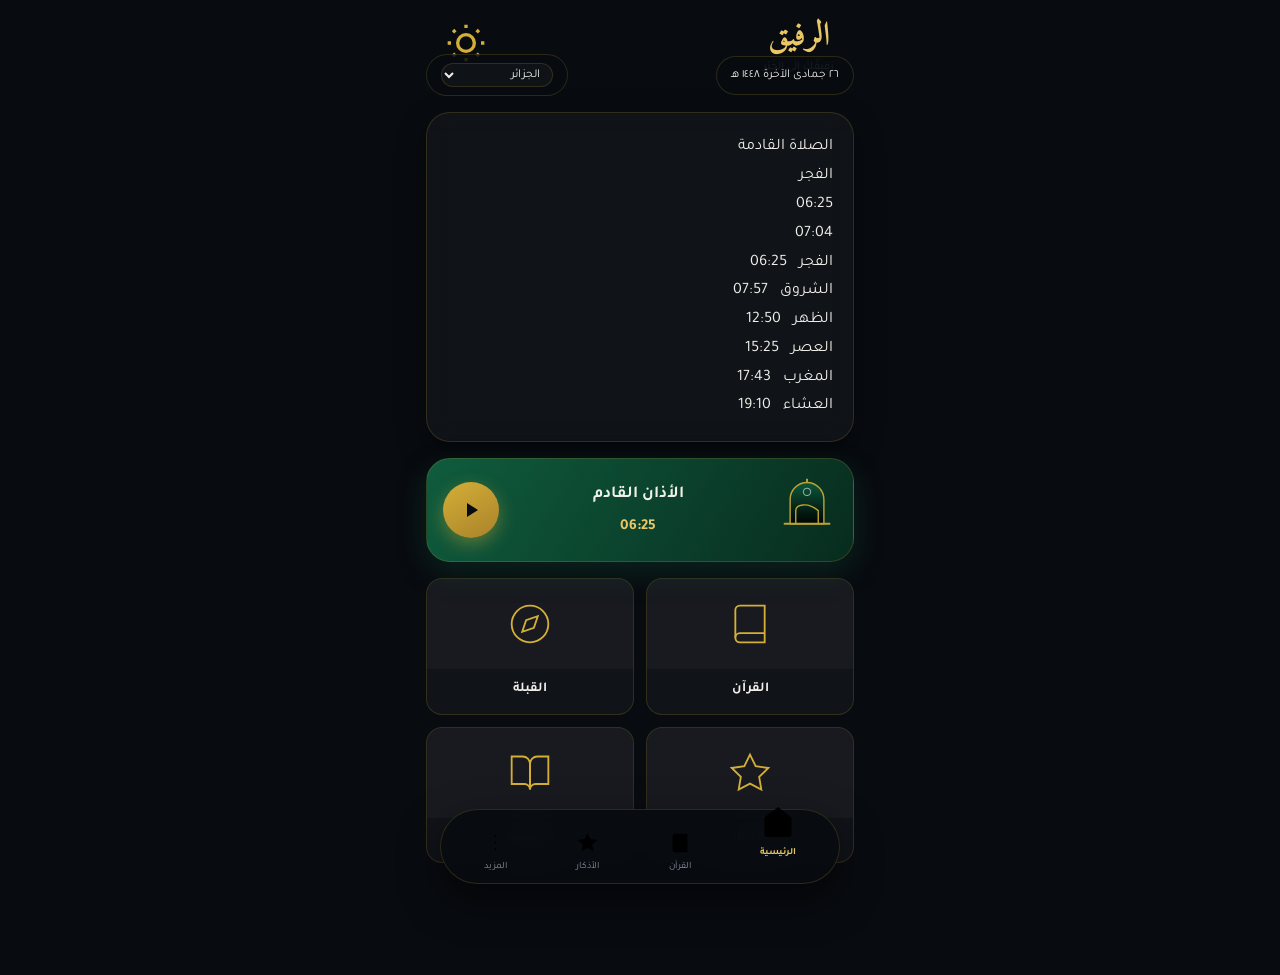
==== commit 597b696f: "Update index.html" ====
--- a/index.html
+++ b/index.html
@@ -1,750 +1,61 @@
 <!DOCTYPE html>
 <html lang="ar" dir="rtl">
-
 <head>
-
     <meta charset="UTF-8">
-
+    <meta name="viewport" content="width=device-width, initial-scale=1.0, maximum-scale=1.0, user-scalable=no, viewport-fit=cover">
+    <meta name="theme-color" content="#020617">
+    <title>الرفيق — رفيقك إلى الخير</title>
+    <link rel="stylesheet" href="./style.css">
     <link rel="manifest" href="./manifest.json">
-
-    <meta
-        name="theme-color"
-        content="#080B10"
-    >
-
-    <meta
-        name="description"
-        content="الرفيق — تطبيق إسلامي شامل لمواقيت الصلاة والقرآن والأذكار والتفسير والقبلة"
-    >
-
-    <meta
-        name="mobile-web-app-capable"
-        content="yes"
-    >
-
-    <meta
-        name="apple-mobile-web-app-capable"
-        content="yes"
-    >
-
-    <meta
-        name="apple-mobile-web-app-status-bar-style"
-        content="black-translucent"
-    >
-
-    <meta
-        name="apple-mobile-web-app-title"
-        content="الرفيق"
-    >
-
-    <title>الرفيق — رفيقك إلى الخير</title>
-
-    <link
-        rel="manifest"
-        href="./manifest.json"
-    >
-
-    <link
-        rel="icon"
-        type="image/png"
-        href="./icon-192.png"
-    >
-
-    <link
-        rel="apple-touch-icon"
-        href="./icon-192.png"
-    >
-
-    <link
-        rel="preconnect"
-        href="https://fonts.googleapis.com"
-    >
-
-    <link
-        rel="preconnect"
-        href="https://fonts.gstatic.com"
-        crossorigin
-    >
-
-    <link
-        href="https://fonts.googleapis.com/css2?family=Amiri:wght@400;700&family=Tajawal:wght@400;500;600;700;800&display=swap"
-        rel="stylesheet"
-    >
-
-    <link
-        rel="stylesheet"
-        href="./style.css"
-    >
-
-    <style>
-        html {
-            background: #080B10;
-        }
-
-        body {
-            overflow-x: hidden;
-        }
-
-        .brand-mark {
-            display: flex;
-            align-items: center;
-            justify-content: center;
-            width: 44px;
-            height: 44px;
-            border-radius: 50%;
-            border: 1px solid var(--border);
-            background: rgba(212,175,55,0.05);
-        }
-
-        .brand-mark svg {
-            width: 25px;
-            height: 25px;
-            stroke: var(--gold);
-            fill: none;
-        }
-
-        .welcome-card {
-            position: relative;
-            overflow: hidden;
-            margin-bottom: 16px;
-            padding: 22px 20px;
-            border-radius: 24px;
-            background:
-                radial-gradient(
-                    circle at 15% 20%,
-                    rgba(212,175,55,0.12),
-                    transparent 35%
-                ),
-                linear-gradient(
-                    135deg,
-                    rgba(15,92,62,0.38),
-                    rgba(8,11,16,0.9)
-                );
-            border: 1px solid var(--border);
-            box-shadow: var(--shadow-strong);
-        }
-
-        .welcome-card::after {
-            content: "";
-            position: absolute;
-            width: 180px;
-            height: 180px;
-            border-radius: 50%;
-            left: -90px;
-            top: -100px;
-            border: 1px solid rgba(212,175,55,0.08);
-            box-shadow:
-                0 0 0 25px rgba(212,175,55,0.025),
-                0 0 0 50px rgba(212,175,55,0.018);
-            pointer-events: none;
-        }
-
-        .welcome-content {
-            position: relative;
-            z-index: 2;
-        }
-
-        .welcome-kicker {
-            color: var(--gold-soft);
-            font-size: .72rem;
-            font-weight: 700;
-            letter-spacing: .4px;
-            margin-bottom: 4px;
-        }
-
-        .welcome-title {
-            font-family: 'Amiri', serif;
-            font-size: 1.7rem;
-            line-height: 1.4;
-            font-weight: 700;
-        }
-
-        .welcome-subtitle {
-            color: var(--muted);
-            font-size: .75rem;
-            margin-top: 4px;
-        }
-
-        #prayerCard {
-            position: relative;
-        }
-
-        #prayerCard[hidden] {
-            display: none;
-        }
-
-        .prayer-top-label {
-            text-align: center;
-            color: var(--muted);
-            font-size: .72rem;
-            margin-bottom: 8px;
-        }
-
-        .next-badge {
-            display: inline-flex;
-            align-items: center;
-            justify-content: center;
-            gap: 5px;
-            padding: 5px 10px;
-            border-radius: 99px;
-            color: var(--gold-soft);
-            background: rgba(212,175,55,0.07);
-            border: 1px solid var(--border);
-        }
-
-        .date-card {
-            display: grid;
-            grid-template-columns: 1fr 1fr;
-            gap: 10px;
-            margin-bottom: 16px;
-        }
-
-        .date-item {
-            padding: 13px 10px;
-            border-radius: 16px;
-            text-align: center;
-            background: var(--card);
-            border: 1px solid var(--border);
-        }
-
-        .date-item .date-icon {
-            font-size: 1rem;
-            margin-bottom: 2px;
-        }
-
-        .date-item .date-label {
-            color: var(--muted);
-            font-size: .65rem;
-        }
-
-        .date-item .date-value {
-            color: var(--text);
-            font-size: .78rem;
-            font-weight: 700;
-            margin-top: 2px;
-        }
-
-        .location-card {
-            display: flex;
-            align-items: center;
-            justify-content: space-between;
-            gap: 10px;
-            margin-bottom: 16px;
-            padding: 12px 14px;
-            border-radius: 18px;
-            background: var(--card);
-            border: 1px solid var(--border);
-        }
-
-        .location-info {
-            display: flex;
-            align-items: center;
-            gap: 9px;
-        }
-
-        .location-icon {
-            width: 34px;
-            height: 34px;
-            display: flex;
-            align-items: center;
-            justify-content: center;
-            border-radius: 50%;
-            color: var(--gold);
-            background: rgba(212,175,55,0.08);
-        }
-
-        .location-icon svg {
-            width: 19px;
-            height: 19px;
-            stroke: currentColor;
-            fill: none;
-        }
-
-        .location-text {
-            display: flex;
-            flex-direction: column;
-        }
-
-        .location-text strong {
-            font-size: .75rem;
-        }
-
-        .location-text span {
-            color: var(--muted);
-            font-size: .62rem;
-        }
-
-        #citySelect {
-            min-width: 120px;
-            max-width: 170px;
-        }
-
-        #status {
-            border-radius: 18px;
-            background: var(--card);
-            border: 1px solid var(--border);
-            margin-bottom: 16px;
-        }
-
-        .adhan-play {
-            position: relative;
-        }
-
-        .adhan-play svg {
-            pointer-events: none;
-        }
-
-        #pauseIcon {
-            display: none;
-        }
-
-        .section-heading {
-            display: flex;
-            align-items: center;
-            justify-content: space-between;
-            margin: 22px 2px 10px;
-        }
-
-        .section-heading h2 {
-            font-family: 'Amiri', serif;
-            color: var(--gold-soft);
-            font-size: 1.25rem;
-        }
-
-        .section-heading span {
-            color: var(--muted);
-            font-size: .65rem;
-        }
-
-        .feat-card,
-        .quick {
-            transition:
-                transform .2s ease,
-                border-color .2s ease,
-                box-shadow .2s ease;
-        }
-
-        .feat-card:active,
-        .quick:active {
-            transform: scale(.97);
-        }
-
-        .disabled-card {
-            opacity: .65;
-            pointer-events: none;
-        }
-
-        .install-card {
-            display: none;
-            align-items: center;
-            justify-content: space-between;
-            gap: 12px;
-            padding: 14px;
-            margin-bottom: 16px;
-            border-radius: 18px;
-            background:
-                linear-gradient(
-                    135deg,
-                    rgba(212,175,55,0.12),
-                    rgba(15,92,62,0.12)
-                );
-            border: 1px solid var(--border);
-        }
-
-        .install-card.visible {
-            display: flex;
-        }
-
-        .install-info {
-            display: flex;
-            align-items: center;
-            gap: 10px;
-        }
-
-        .install-icon {
-            width: 40px;
-            height: 40px;
-            border-radius: 12px;
-            display: flex;
-            align-items: center;
-            justify-content: center;
-            background: rgba(212,175,55,0.1);
-            color: var(--gold);
-        }
-
-        .install-icon svg {
-            width: 22px;
-            height: 22px;
-            stroke: currentColor;
-            fill: none;
-        }
-
-        .install-text strong {
-            display: block;
-            font-size: .75rem;
-        }
-
-        .install-text span {
-            color: var(--muted);
-            font-size: .62rem;
-        }
-
-        .install-btn {
-            border: none;
-            cursor: pointer;
-            padding: 8px 13px;
-            border-radius: 99px;
-            font-family: inherit;
-            font-size: .7rem;
-            font-weight: 700;
-            color: #080B10;
-            background: linear-gradient(
-                150deg,
-                var(--gold),
-                #a9822a
-            );
-        }
-
-        body.day-mode .welcome-card {
-            background:
-                radial-gradient(
-                    circle at 15% 20%,
-                    rgba(212,175,55,0.14),
-                    transparent 35%
-                ),
-                linear-gradient(
-                    135deg,
-                    rgba(46,139,110,0.18),
-                    rgba(245,240,232,0.95)
-                );
-        }
-
-        @supports (padding-bottom: env(safe-area-inset-bottom)) {
-            .bottomnav {
-                bottom: calc(12px + env(safe-area-inset-bottom));
-            }
-            body {
-                padding-bottom: calc(110px + env(safe-area-inset-bottom));
-            }
-        }
-    </style>
-
+    <link href="https://fonts.googleapis.com/css2?family=Amiri:wght@400;700&family=Tajawal:wght@400;500;700&display=swap" rel="stylesheet">
+    <script src="./theme.js"></script>
 </head>
-
 <body>
-
-    <main class="max">
-
-        <header class="topbar">
-            <div class="brand-mark" aria-label="الرفيق">
-                <svg viewBox="0 0 24 24" stroke-width="1.7" stroke-linecap="round" stroke-linejoin="round">
-                    <path d="M12 3v18" />
-                    <path d="M5 8v8" />
-                    <path d="M19 8v8" />
-                </svg>
-            </div>
-        </header>
-
-        <section class="welcome-card">
-            <div class="welcome-content">
-                <div class="welcome-kicker">السلام عليكم ورحمة الله</div>
-                <div class="welcome-title">اجعل يومك عامرًا بذكر الله</div>
-                <div class="welcome-subtitle">مواقيتك، قرآنك، أذكارك ورفيقك في طريق الخير.</div>
-            </div>
-        </section>
-
-        <div id="status" class="card" style="padding: 10px; text-align: center; font-size: 0.8rem;">جاري التحميل...</div>
-
-        <section id="prayerCard" class="card" hidden>
-            <div id="prayerDetails" style="margin-top: 15px; border-top: 1px solid var(--border); padding-top: 10px; font-size: 0.85rem;"></div>
-            <div class="prayer-top-label">
-                <span class="next-badge">الصلاة القادمة</span>
-            </div>
-            <div class="prayer-row">
-                <div class="medallion-wrap">
-                    <svg class="circle-bg" viewBox="0 0 176 176" aria-hidden="true">
-                        <circle cx="88" cy="88" r="78" fill="none" stroke="rgba(212,175,55,0.12)" stroke-width="1" />
-                        <circle cx="88" cy="88" r="68" fill="none" stroke="rgba(212,175,55,0.08)" stroke-width="1" stroke-dasharray="3 7" />
-                    </svg>
-                    <div class="medal-icon">
-                        <svg viewBox="0 0 24 24" stroke-width="1.4" stroke-linecap="round" stroke-linejoin="round">
-                            <path d="M12 3 14 8 19 9 15 12 16 18 12 15 8 18 9 12 5 9 10 8Z" />
-                        </svg>
-                    </div>
-                </div>
-                <div class="prayer-info">
-                    <div id="nextName" class="name">—</div>
-                    <div id="nextTime" class="time">—</div>
-                    <div id="countdown" class="rem">—</div>
-                </div>
-            </div>
-            <div class="progress-track">
-                <div id="progressBar" class="progress-fill"></div>
-            </div>
-        </section>
-
-        <div class="date-card">
-            <div class="date-item">
-                <div class="date-icon">🌙</div>
-                <div class="date-label">التاريخ الهجري</div>
-                <div id="hijriPill" class="date-value">—</div>
-            </div>
-            <div class="date-item">
-                <div class="date-icon">📅</div>
-                <div class="date-label">التاريخ الميلادي</div>
-                <div id="gregorianDisplay" class="date-value">—</div>
-            </div>
+<div class="max">
+    <header class="topbar">
+        <div class="titlebox"><h1>الرفيق</h1><p>رَفِيقُكَ إِلَى الخَيْرِ</p></div>
+        <div id="themeToggle" style="cursor:pointer">
+            <svg width="24" height="24" viewBox="0 0 24 24" fill="none" stroke="currentColor" stroke-width="2"><circle cx="12" cy="12" r="5"></circle><path d="M12 1v2M12 21v2M4.22 4.22l1.42 1.42M18.36 18.36l1.42 1.42M1 12h2M21 12h2M4.22 19.78l1.42-1.42M18.36 5.64l1.42-1.42"></path></svg>
         </div>
-
-        <div class="location-card">
-            <div class="location-info">
-                <div class="location-icon">
-                    <svg viewBox="0 0 24 24" stroke-width="2" stroke-linecap="round" stroke-linejoin="round">
-                        <path d="M20 10c0 6-8 12-8 12s-8-6-8-12a8 8 0 0 1 16 0Z" />
-                        <circle cx="12" cy="10" r="3" />
-                    </svg>
-                </div>
-                <div class="location-text">
-                    <strong>الجزائر</strong>
-                    <span>حدد ولايتك الحالية</span>
-                </div>
-            </div>
-            <select id="citySelect" class="select-clean"></select>
+    </header>
+    <div class="pillrow">
+        <div class="pill" id="hijriPill">...</div>
+        <div class="pill"><select id="citySelect"></select></div>
+    </div>
+    <section class="card prayer-main" id="prayerCard">
+        <div class="next-label">الصلاة القادمة</div>
+        <div class="next-name" id="nextName">—</div>
+        <div class="next-time" id="nextTime">00:00</div>
+        <div class="countdown-box" id="countdown">00:00</div>
+        <div class="prayer-details" id="prayerDetails"></div>
+    </section>
+    <section class="adhan-card">
+        <div class="mosque-icon">
+            <svg viewBox="0 0 64 64" fill="none" xmlns="http://www.w3.org/2000/svg">
+                <path d="M32 8C22 8 14 16 14 26V52H50V26C50 16 42 8 32 8Z" fill="url(#grad1)" stroke="var(--gold)" stroke-width="1.5"/>
+                <path d="M8 52H56" stroke="var(--gold)" stroke-width="2" stroke-linecap="round"/>
+                <path d="M20 52V38C20 32 32 28 44 38V52" stroke="var(--gold)" stroke-width="1.5"/>
+                <circle cx="32" cy="18" r="4" fill="var(--gold-light)"/><path d="M32 4V8" stroke="var(--gold)" stroke-width="2"/>
+                <defs><linearGradient id="grad1" x1="32" y1="8" x2="32" y2="52" gradientUnits="userSpaceOnUse"><stop stop-color="var(--emerald)"/><stop offset="1" stop-color="var(--emerald-dark)"/></linearGradient></defs>
+            </svg>
         </div>
-
-        <section class="adhan-card">
-            <div class="mosque-icon">
-                <svg viewBox="0 0 64 64" stroke-width="1.4" stroke-linecap="round" stroke-linejoin="round">
-                    <path d="M8 52h48" />
-                    <path d="M14 52V32" />
-                    <path d="M50 52V32" />
-                    <path d="M18 32 Q32 14 46 32" />
-                    <path d="M24 52V37 Q32 29 40 37V52" />
-                    <path d="M32 14V7" />
-                    <path d="M29 10h6" />
-                </svg>
-            </div>
-            <div class="adhan-mid">
-                <div class="t1">الأذان القادم</div>
-                <div class="t2" id="adhanTimeLabel">—</div>
-                <div class="t3">اضغط للاستماع إلى الأذان</div>
-            </div>
-            <button id="adhanPlayBtn" class="adhan-play" type="button" aria-label="تشغيل الأذان">
-                <svg id="playIcon" viewBox="0 0 24 24">
-                    <path d="M8 5v14l11-7Z" />
-                </svg>
-                <svg id="pauseIcon" viewBox="0 0 24 24" style="display:none">
-                    <path d="M7 5h4v14H7zM13 5h4v14h-4z" />
-                </svg>
-            </button>
-            <audio id="adhanAudio" preload="none" src="./adhan.mp3"></audio>
-        </section>
-
-        <div id="installCard" class="install-card">
-            <div class="install-info">
-                <div class="install-icon">
-                    <svg viewBox="0 0 24 24" stroke-width="2" stroke-linecap="round" stroke-linejoin="round">
-                        <path d="M12 3v12" />
-                        <path d="m7 10 5 5 5-5" />
-                        <path d="M5 21h14" />
-                    </svg>
-                </div>
-                <div class="install-text">
-                    <strong>ثبّت الرفيق على هاتفك</strong>
-                    <span>وصول أسرع وتجربة أفضل</span>
-                </div>
-            </div>
-            <button id="installBtn" class="install-btn" type="button">تثبيت</button>
-        </div>
-
-        <div class="section-heading">
-            <h2>رفيقك في الخير</h2>
-            <span>خدمات إسلامية</span>
-        </div>
-
-        <div class="grid2">
-            <a class="feat-card" href="./quran.html">
-                <div class="icon-wrap">
-                    <svg viewBox="0 0 24 24" stroke-width="1.5" stroke-linecap="round" stroke-linejoin="round">
-                        <path d="M5 4 a3 3 0 0 1 3-3h11v18H8 a3 3 0 0 0-3 3Z" />
-                        <path d="M5 4v18" />
-                        <path d="M8 5h7" />
-                        <path d="M8 9h6" />
-                    </svg>
-                </div>
-                <div class="t">القرآن الكريم</div>
-                <div class="s">تلاوة وتدبر</div>
-            </a>
-            <a class="feat-card" href="./adhkar.html">
-                <div class="icon-wrap">
-                    <svg viewBox="0 0 24 24" stroke-width="1.5" stroke-linecap="round" stroke-linejoin="round">
-                        <circle cx="12" cy="12" r="8" />
-                        <path d="M12 8v4l3 2" />
-                    </svg>
-                </div>
-                <div class="t">الأذكار</div>
-                <div class="s">صباح ومساء</div>
-            </a>
-            <a class="feat-card" href="./hisnul.html">
-                <div class="icon-wrap">
-                    <svg viewBox="0 0 24 24" stroke-width="1.5" stroke-linecap="round" stroke-linejoin="round">
-                        <path d="M12 3 20 6v6 c0 5-3.5 8-8 10 C7.5 20 4 17 4 12V6Z" />
-                        <path d="m8 12 2.5 2.5L16 9" />
-                    </svg>
-                </div>
-                <div class="t">حصن المسلم</div>
-                <div class="s">أذكار وأدعية</div>
-            </a>
-            <a class="feat-card" href="./arbaeen.html">
-                <div class="icon-wrap">
-                    <svg viewBox="0 0 24 24" stroke-width="1.5" stroke-linecap="round" stroke-linejoin="round">
-                        <path d="M6 4h12v16H6z" />
-                        <path d="M9 8h6" />
-                        <path d="M9 12h6" />
-                        <path d="M9 16h4" />
-                    </svg>
-                </div>
-                <div class="t">الأربعون النووية</div>
-                <div class="s">أحاديث نبوية</div>
-            </a>
-        </div>
-
-        <div class="section-heading">
-            <h2>أدوات الرفيق</h2>
-            <span>اكتشف المزيد</span>
-        </div>
-
-        <div class="grid4">
-            <a class="quick" href="./tafsir.html">
-                <svg viewBox="0 0 24 24" stroke-width="1.6" stroke-linecap="round" stroke-linejoin="round">
-                    <path d="M4 5h16" />
-                    <path d="M4 12h16" />
-                    <path d="M4 19h16" />
-                </svg>
-                <span>التفسير</span>
-            </a>
-            <a class="quick" href="./qibla.html">
-                <svg viewBox="0 0 24 24" stroke-width="1.6" stroke-linecap="round" stroke-linejoin="round">
-                    <circle cx="12" cy="12" r="9" />
-                    <path d="m12 7 2 5-2 5-2-5Z" />
-                </svg>
-                <span>القبلة</span>
-            </a>
-            <a class="quick" href="./prayer.html">
-                <svg viewBox="0 0 24 24" stroke-width="1.6" stroke-linecap="round" stroke-linejoin="round">
-                    <circle cx="12" cy="12" r="9" />
-                    <path d="M12 7v5l3 2" />
-                </svg>
-                <span>الصلاة</span>
-            </a>
-            <a class="quick" href="./more.html">
-                <svg viewBox="0 0 24 24" stroke-width="1.6" stroke-linecap="round" stroke-linejoin="round">
-                    <circle cx="5" cy="12" r="1" />
-                    <circle cx="12" cy="12" r="1" />
-                    <circle cx="19" cy="12" r="1" />
-                </svg>
-                <span>المزيد</span>
-            </a>
-        </div>
-
-        <div class="mood-note">﴿ وَاذْكُرْ رَبَّكَ إِذَا نَسِيتَ ﴾</div>
-
-    </main>
-
-    <nav class="bottomnav" aria-label="التنقل الرئيسي">
-        <div class="bottomnav-inner">
-            <a class="navitem active" href="./index.html" aria-label="الرئيسية">
-                <div class="ic">
-                    <svg viewBox="0 0 24 24" stroke-width="2" stroke-linecap="round" stroke-linejoin="round">
-                        <path d="m3 11 9-8 9 8" />
-                        <path d="M5 10v10h14V10" />
-                        <path d="M9 21V9h6v12" />
-                    </svg>
-                </div>
-                <span>الرئيسية</span>
-            </a>
-            <a class="navitem" href="./quran.html" aria-label="القرآن">
-                <div class="ic">
-                    <svg viewBox="0 0 24 24" stroke-width="2" stroke-linecap="round" stroke-linejoin="round">
-                        <path d="M4 19.5A2.5 2.5 0 0 1 6.5 17H20" />
-                        <path d="M6.5 2H20v20H6.5A2.5 2.5 0 0 1 4 19.5v-15A2.5 2.5 0 0 1 6.5 2z" />
-                    </svg>
-                </div>
-                <span>القرآن</span>
-            </a>
-            <a class="navitem" href="./prayer.html" aria-label="الصلاة">
-                <div class="ic">
-                    <svg viewBox="0 0 24 24" stroke-width="2" stroke-linecap="round" stroke-linejoin="round">
-                        <circle cx="12" cy="12" r="10" />
-                        <path d="M12 6v6l4 2" />
-                    </svg>
-                </div>
-                <span>الصلاة</span>
-            </a>
-            <a class="navitem" href="./adhkar.html" aria-label="الأذكار">
-                <div class="ic">
-                    <svg viewBox="0 0 24 24" stroke-width="2" stroke-linecap="round" stroke-linejoin="round">
-                        <path d="M18 8a6 6 0 0 0-12 0c0 7 3 9 3 9h6s3-2 3-9" />
-                        <path d="M13.73 21a2 2 0 0 1-3.46 0" />
-                    </svg>
-                </div>
-                <span>الأذكار</span>
-            </a>
-            <a class="navitem" href="./more.html" aria-label="المزيد">
-                <div class="ic">
-                    <svg viewBox="0 0 24 24" stroke-width="2" stroke-linecap="round" stroke-linejoin="round">
-                        <circle cx="12" cy="12" r="3" />
-                        <path d="M19.4 15a1.65 1.65 0 0 0 .33 1.82l.06.06a2 2 0 0 1 0 2.83 2 2 0 0 1-2.83 0l-.06-.06a1.65 1.65 0 0 0-1.82-.33 1.65 1.65 0 0 0-1 1.51V21a2 2 0 0 1-2 2 2 2 0 0 1-2-2v-.09A1.65 1.65 0 0 0 9 19.4a1.65 1.65 0 0 0-1.82.33l-.06.06a2 2 0 0 1-2.83 0 2 2 0 0 1 0-2.83l.06-.06a1.65 1.65 0 0 0 .33-1.82 1.65 1.65 0 0 0-1.51-1H3a2 2 0 0 1-2-2 2 2 0 0 1 2-2h.09A1.65 1.65 0 0 0 4.6 9a1.65 1.65 0 0 0-.33-1.82l-.06-.06a2 2 0 0 1 0-2.83 2 2 0 0 1 2.83 0l.06.06a1.65 1.65 0 0 0 1.82.33H9a1.65 1.65 0 0 0 1-1.51V3a2 2 0 0 1 2-2 2 2 0 0 1 2 2v.09a1.65 1.65 0 0 0 1 1.51 1.65 1.65 0 0 0 1.82-.33l.06-.06a2 2 0 0 1 2.83 0 2 2 0 0 1 0 2.83l-.06.06a1.65 1.65 0 0 0-.33 1.82V9a1.65 1.65 0 0 0 1.51 1H21a2 2 0 0 1 2 2 2 2 0 0 1-2 2h-.09a1.65 1.65 0 0 0-1.51 1z" />
-                    </svg>
-                </div>
-                <span>المزيد</span>
-            </a>
-        </div>
-    </nav>
-
-    <script src="./app.js"></script>
-    <script src="./theme.js"></script>
-    <script>
-        document.addEventListener(
-            'DOMContentLoaded',
-            function () {
-                const installCard = document.getElementById(
-                    'installCard'
-                );
-                const installBtn = document.getElementById(
-                    'installBtn'
-                );
-                if (
-                    !installCard ||
-                    !installBtn
-                ) {
-                    return;
-                }
-                window.AppBridge?.on(
-                    'app-can-install',
-                    function () {
-                        installCard.classList.add(
-                            'visible'
-                        );
-                    }
-                );
-                installBtn.addEventListener(
-                    'click',
-                    async function () {
-                        const result =
-                            await window.installApp?.();
-                        if (
-                            result === 'accepted'
-                        ) {
-                            installCard.classList.remove(
-                                'visible'
-                            );
-                        }
-                    }
-                );
-            }
-        );
-    </script>
-
+        <div class="adhan-mid"><div class="t1">الأذان القادم</div><div class="t2" id="adhanTimeLabel">—</div></div>
+        <button id="adhanPlayBtn" class="adhan-play"><svg id="playIcon" viewBox="0 0 24 24"><path d="M8 5v14l11-7Z"/></svg></button>
+    </section>
+    <div class="grid2">
+        <a href="quran.html" class="feat-card"><div class="icon-wrap"><svg viewBox="0 0 24 24"><path d="M4 19.5A2.5 2.5 0 0 1 6.5 17H20"></path><path d="M6.5 2H20v20H6.5A2.5 2.5 0 0 1 4 19.5v-15A2.5 2.5 0 0 1 6.5 2z"></path></svg></div><div class="t">القرآن</div></a>
+        <a href="qibla.html" class="feat-card"><div class="icon-wrap"><svg viewBox="0 0 24 24"><circle cx="12" cy="12" r="10"></circle><polygon points="16.24 7.76 14.12 14.12 7.76 16.24 9.88 9.88 16.24 7.76"></polygon></svg></div><div class="t">القبلة</div></a>
+        <a href="azkar.html" class="feat-card"><div class="icon-wrap"><svg viewBox="0 0 24 24"><path d="M12 2l3.09 6.26L22 9.27l-5 4.87 1.18 6.88L12 17.77l-6.18 3.25L7 14.14 2 9.27l6.91-1.01L12 2z"></path></svg></div><div class="t">الأذكار</div></a>
+        <a href="tafsir.html" class="feat-card"><div class="icon-wrap"><svg viewBox="0 0 24 24"><path d="M2 3h6a4 4 0 0 1 4 4v14a3 3 0 0 0-3-3H2z"></path><path d="M22 3h-6a4 4 0 0 0-4 4v14a3 3 0 0 1 3-3h7z"></path></svg></div><div class="t">التفسير</div></a>
+    </div>
+</div>
+<nav class="bottomnav"><div class="bottomnav-inner">
+    <a href="index.html" class="navitem active"><svg viewBox="0 0 24 24"><path d="M3 9l9-7 9 7v11a2 2 0 0 1-2 2H5a2 2 0 0 1-2-2z"></path><polyline points="9 22 9 12 15 12 15 22"></polyline></svg><span>الرئيسية</span></a>
+    <a href="quran.html" class="navitem"><svg viewBox="0 0 24 24"><path d="M4 19.5A2.5 2.5 0 0 1 6.5 17H20"></path><path d="M6.5 2H20v20H6.5A2.5 2.5 0 0 1 4 19.5v-15A2.5 2.5 0 0 1 6.5 2z"></path></svg><span>القرآن</span></a>
+    <a href="azkar.html" class="navitem"><svg viewBox="0 0 24 24"><path d="M12 2l3.09 6.26L22 9.27l-5 4.87 1.18 6.88L12 17.77l-6.18 3.25L7 14.14 2 9.27l6.91-1.01L12 2z"></path></svg><span>الأذكار</span></a>
+    <a href="more.html" class="navitem"><svg viewBox="0 0 24 24"><circle cx="12" cy="12" r="1"></circle><circle cx="12" cy="5" r="1"></circle><circle cx="12" cy="19" r="1"></circle></svg><span>المزيد</span></a>
+</div></nav>
+<audio id="adhanAudio" src="./adhan.mp3"></audio>
+<script src="./app.js"></script>
 </body>
 </html>
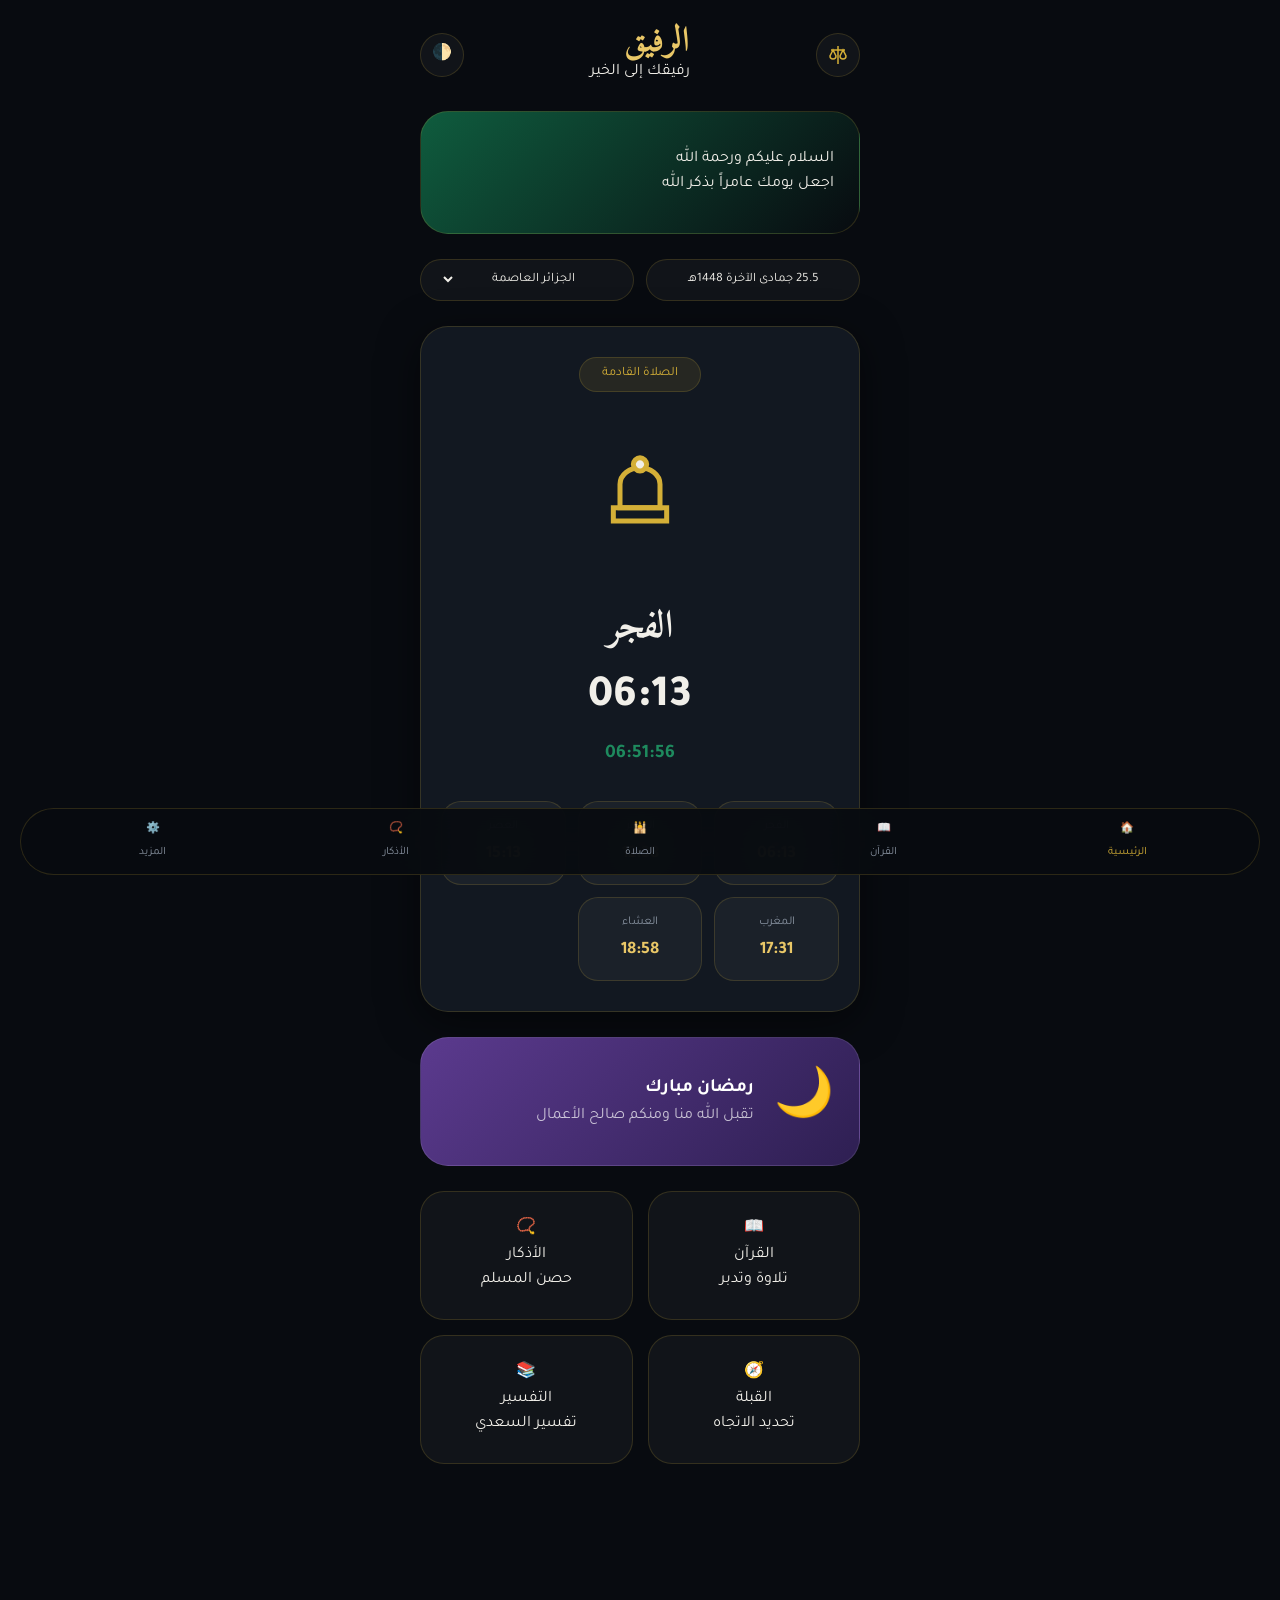
==== commit ccf83982: "Update index.html" ====
--- a/index.html
+++ b/index.html
@@ -3,59 +3,59 @@
 <head>
     <meta charset="UTF-8">
     <meta name="viewport" content="width=device-width, initial-scale=1.0, maximum-scale=1.0, user-scalable=no, viewport-fit=cover">
-    <meta name="theme-color" content="#020617">
-    <title>الرفيق — رفيقك إلى الخير</title>
+    <title>الرفيق — Premium</title>
     <link rel="stylesheet" href="./style.css">
-    <link rel="manifest" href="./manifest.json">
-    <link href="https://fonts.googleapis.com/css2?family=Amiri:wght@400;700&family=Tajawal:wght@400;500;700&display=swap" rel="stylesheet">
+    <link href="https://fonts.googleapis.com/css2?family=Amiri:wght@700&family=Tajawal:wght@400;700;800&display=swap" rel="stylesheet">
     <script src="./theme.js"></script>
 </head>
 <body>
 <div class="max">
     <header class="topbar">
-        <div class="titlebox"><h1>الرفيق</h1><p>رَفِيقُكَ إِلَى الخَيْرِ</p></div>
-        <div id="themeToggle" style="cursor:pointer">
-            <svg width="24" height="24" viewBox="0 0 24 24" fill="none" stroke="currentColor" stroke-width="2"><circle cx="12" cy="12" r="5"></circle><path d="M12 1v2M12 21v2M4.22 4.22l1.42 1.42M18.36 18.36l1.42 1.42M1 12h2M21 12h2M4.22 19.78l1.42-1.42M18.36 5.64l1.42-1.42"></path></svg>
+        <div class="brand-mark"><svg viewBox="0 0 24 24" stroke-width="1.5"><path d="M12 3v18M5 7h14M7 7l-3 6a3 3 0 0 0 6 0L7 7ZM17 7l-3 6a3 3 0 0 0 6 0l-3-6Z"/></svg></div>
+        <div class="titlebox"><h1>الرفيق</h1><p>رفيقك إلى الخير</p></div>
+        <div class="brand-mark" onclick="RafeeqTheme.toggle()" style="cursor:pointer">🌓</div>
+    </header>
+    <section class="welcome-card">
+        <div class="welcome-title">السلام عليكم ورحمة الله</div>
+        <div class="welcome-subtitle">اجعل يومك عامراً بذكر الله</div>
+    </section>
+    <div class="pillrow"><div class="pill" id="hijriPill">...</div><div class="pill"><select id="citySelect"></select></div></div>
+    <section class="prayer-card">
+        <span class="next-badge">الصلاة القادمة</span>
+        <div class="medallion-wrap">
+            <div class="medal-icon">
+                <svg viewBox="0 0 24 24" fill="none" stroke="currentColor" stroke-width="1.5">
+                    <path d="M12 2L12 5M12 5C9 5 6 7 6 10V17H18V10C18 7 15 5 12 5Z" />
+                    <path d="M4 17H20V21H4V17Z" />
+                    <path d="M12 2C13 2 14 3 14 4C14 5 13 6 12 6C11 6 10 5 10 4C10 3 11 2 12 2Z" fill="currentColor" />
+                </svg>
+            </div>
         </div>
-    </header>
-    <div class="pillrow">
-        <div class="pill" id="hijriPill">...</div>
-        <div class="pill"><select id="citySelect"></select></div>
-    </div>
-    <section class="card prayer-main" id="prayerCard">
-        <div class="next-label">الصلاة القادمة</div>
-        <div class="next-name" id="nextName">—</div>
-        <div class="next-time" id="nextTime">00:00</div>
-        <div class="countdown-box" id="countdown">00:00</div>
+        <div class="prayer-info">
+            <div class="name" id="nextName">—</div>
+            <div class="time" id="nextTime">00:00</div>
+            <div class="countdown" id="countdown">00:00:00</div>
+        </div>
         <div class="prayer-details" id="prayerDetails"></div>
     </section>
-    <section class="adhan-card">
-        <div class="mosque-icon">
-            <svg viewBox="0 0 64 64" fill="none" xmlns="http://www.w3.org/2000/svg">
-                <path d="M32 8C22 8 14 16 14 26V52H50V26C50 16 42 8 32 8Z" fill="url(#grad1)" stroke="var(--gold)" stroke-width="1.5"/>
-                <path d="M8 52H56" stroke="var(--gold)" stroke-width="2" stroke-linecap="round"/>
-                <path d="M20 52V38C20 32 32 28 44 38V52" stroke="var(--gold)" stroke-width="1.5"/>
-                <circle cx="32" cy="18" r="4" fill="var(--gold-light)"/><path d="M32 4V8" stroke="var(--gold)" stroke-width="2"/>
-                <defs><linearGradient id="grad1" x1="32" y1="8" x2="32" y2="52" gradientUnits="userSpaceOnUse"><stop stop-color="var(--emerald)"/><stop offset="1" stop-color="var(--emerald-dark)"/></linearGradient></defs>
-            </svg>
-        </div>
-        <div class="adhan-mid"><div class="t1">الأذان القادم</div><div class="t2" id="adhanTimeLabel">—</div></div>
-        <button id="adhanPlayBtn" class="adhan-play"><svg id="playIcon" viewBox="0 0 24 24"><path d="M8 5v14l11-7Z"/></svg></button>
+    <section class="ramadan-card" id="ramadanSection" hidden>
+        <div style="font-size:3rem">🌙</div>
+        <div><h3 style="color:#fff">رمضان مبارك</h3><p style="color:rgba(255,255,255,0.7)">تقبل الله منا ومنكم صالح الأعمال</p></div>
     </section>
     <div class="grid2">
-        <a href="quran.html" class="feat-card"><div class="icon-wrap"><svg viewBox="0 0 24 24"><path d="M4 19.5A2.5 2.5 0 0 1 6.5 17H20"></path><path d="M6.5 2H20v20H6.5A2.5 2.5 0 0 1 4 19.5v-15A2.5 2.5 0 0 1 6.5 2z"></path></svg></div><div class="t">القرآن</div></a>
-        <a href="qibla.html" class="feat-card"><div class="icon-wrap"><svg viewBox="0 0 24 24"><circle cx="12" cy="12" r="10"></circle><polygon points="16.24 7.76 14.12 14.12 7.76 16.24 9.88 9.88 16.24 7.76"></polygon></svg></div><div class="t">القبلة</div></a>
-        <a href="azkar.html" class="feat-card"><div class="icon-wrap"><svg viewBox="0 0 24 24"><path d="M12 2l3.09 6.26L22 9.27l-5 4.87 1.18 6.88L12 17.77l-6.18 3.25L7 14.14 2 9.27l6.91-1.01L12 2z"></path></svg></div><div class="t">الأذكار</div></a>
-        <a href="tafsir.html" class="feat-card"><div class="icon-wrap"><svg viewBox="0 0 24 24"><path d="M2 3h6a4 4 0 0 1 4 4v14a3 3 0 0 0-3-3H2z"></path><path d="M22 3h-6a4 4 0 0 0-4 4v14a3 3 0 0 1 3-3h7z"></path></svg></div><div class="t">التفسير</div></a>
+        <a href="quran.html" class="feat-card"><div class="icon-wrap">📖</div><div class="t">القرآن</div><div class="s">تلاوة وتدبر</div></a>
+        <a href="azkar.html" class="feat-card"><div class="icon-wrap">📿</div><div class="t">الأذكار</div><div class="s">حصن المسلم</div></a>
+        <a href="qibla.html" class="feat-card"><div class="icon-wrap">🧭</div><div class="t">القبلة</div><div class="s">تحديد الاتجاه</div></a>
+        <a href="tafsir.html" class="feat-card"><div class="icon-wrap">📚</div><div class="t">التفسير</div><div class="s">تفسير السعدي</div></a>
     </div>
 </div>
 <nav class="bottomnav"><div class="bottomnav-inner">
-    <a href="index.html" class="navitem active"><svg viewBox="0 0 24 24"><path d="M3 9l9-7 9 7v11a2 2 0 0 1-2 2H5a2 2 0 0 1-2-2z"></path><polyline points="9 22 9 12 15 12 15 22"></polyline></svg><span>الرئيسية</span></a>
-    <a href="quran.html" class="navitem"><svg viewBox="0 0 24 24"><path d="M4 19.5A2.5 2.5 0 0 1 6.5 17H20"></path><path d="M6.5 2H20v20H6.5A2.5 2.5 0 0 1 4 19.5v-15A2.5 2.5 0 0 1 6.5 2z"></path></svg><span>القرآن</span></a>
-    <a href="azkar.html" class="navitem"><svg viewBox="0 0 24 24"><path d="M12 2l3.09 6.26L22 9.27l-5 4.87 1.18 6.88L12 17.77l-6.18 3.25L7 14.14 2 9.27l6.91-1.01L12 2z"></path></svg><span>الأذكار</span></a>
-    <a href="more.html" class="navitem"><svg viewBox="0 0 24 24"><circle cx="12" cy="12" r="1"></circle><circle cx="12" cy="5" r="1"></circle><circle cx="12" cy="19" r="1"></circle></svg><span>المزيد</span></a>
+    <a href="index.html" class="navitem active"><div class="ic">🏠</div><span>الرئيسية</span></a>
+    <a href="quran.html" class="navitem"><div class="ic">📖</div><span>القرآن</span></a>
+    <a href="prayer.html" class="navitem"><div class="ic">🕌</div><span>الصلاة</span></a>
+    <a href="azkar.html" class="navitem"><div class="ic">📿</div><span>الأذكار</span></a>
+    <a href="more.html" class="navitem"><div class="ic">⚙️</div><span>المزيد</span></a>
 </div></nav>
-<audio id="adhanAudio" src="./adhan.mp3"></audio>
 <script src="./app.js"></script>
 </body>
 </html>
--- a/style.css
+++ b/style.css
@@ -1,31 +1,99 @@
-/* style.css — الرفيق (نسخة 2026-07-21)
-   في الإصدار القادم سيتم تضمين @font-face لملفات الخطوط المحلية
-   لتحقيق الاستقلال الكامل عن Google Fonts */
-:root{--bg:#080B10;--card:rgba(255,255,255,0.035);--emerald:#0F5C3E;--emerald-light:#1E8A5E;--gold:#D4AF37;--gold-soft:#E9C767;--text:#F1EFE9;--muted:#8892A0;--border:rgba(212,175,55,0.18);--shadow-strong:0 10px 30px rgba(0,0,0,0.4);--adhan-bg:linear-gradient(120deg, var(--emerald), #082C1E)}body.day-mode{--bg:#F5F0E8;--card:rgba(0,0,0,0.03);--text:#1E2A32;--muted:#5A6A78;--border:rgba(180,140,60,0.25);--shadow-strong:0 8px 24px rgba(0,0,0,0.08);--adhan-bg:linear-gradient(120deg, #2E8B6E, #C5A44E);color:var(--text)}*{margin:0;padding:0;box-sizing:border-box}body{font-family:'Tajawal','Segoe UI',Tahoma,sans-serif;background:var(--bg);color:var(--text);line-height:1.8;min-height:100dvh;padding-bottom:96px;transition:background .8s,color .6s}.max{max-width:460px;margin:0 auto;padding:0 16px}.topbar{display:flex;align-items:center;justify-content:space-between;padding:20px 20px 0}.topbar svg{width:40px;height:40px;stroke:var(--gold);fill:none}.titlebox{text-align:center}.titlebox h1{font-family:'Amiri',serif;font-weight:700;font-size:2.1rem;color:var(--gold-soft);line-height:1}.titlebox p{color:var(--muted);font-size:.72rem;margin-top:4px}.skyline{position:relative;margin-top:-8px;margin-bottom:8px;text-align:center}.skyline svg{width:100%;max-height:80px;display:block}.pillrow{display:flex;align-items:center;justify-content:space-between;margin:-24px 0 16px;position:relative;z-index:2}.pill{display:flex;align-items:center;gap:6px;border-radius:99px;padding:8px 14px;font-size:.75rem;background:rgba(8,11,16,0.85);border:1px solid var(--border)}.pill select{border:1px solid var(--border);color:var(--text);font-family:inherit;font-size:.75rem;cursor:pointer;background:0 0;padding:4px 8px;border-radius:99px}.card{border-radius:24px;padding:20px;margin-bottom:16px;background:var(--card);backdrop-filter:blur(14px);border:1px solid var(--border);box-shadow:var(--shadow-strong)}.prayer-row{display:flex;align-items:center;gap:12px}.medallion-wrap{position:relative;flex-shrink:0;width:176px;height:176px;display:flex;align-items:center;justify-content:center}.medallion-wrap svg.circle-bg{position:absolute;inset:0}.medallion-wrap .medal-icon{position:absolute;width:100px;height:100px;display:flex;align-items:center;justify-content:center;color:var(--gold)}.medallion-wrap .medal-icon svg{width:80px;height:80px;stroke:var(--gold);fill:none}.prayer-info{flex:1;text-align:center}.prayer-info .lbl{color:var(--gold-soft);font-size:.8rem;font-weight:600}.prayer-info .name{font-family:'Amiri',serif;font-size:1.9rem;font-weight:700;margin:4px 0}.prayer-info .time{font-size:2rem;font-weight:800;font-variant-numeric:tabular-nums}.prayer-info .remain-lbl{color:var(--muted);font-size:.72rem;margin-top:4px}.prayer-info .countdown{color:var(--emerald-light);font-size:1.05rem;font-weight:700;font-variant-numeric:tabular-nums}.progress-track{margin-top:16px;height:8px;border-radius:99px;overflow:hidden;background:rgba(255,255,255,0.08)}.progress-fill{height:100%;border-radius:99px;background:linear-gradient(90deg,var(--emerald),var(--emerald-light));width:0;transition:width 1s linear}.adhan-card{border-radius:24px;padding:16px;margin-bottom:16px;display:flex;align-items:center;justify-content:space-between;position:relative;overflow:hidden;background:var(--adhan-bg);border:1px solid var(--border);box-shadow:0 10px 30px rgba(15,92,62,0.3)}.adhan-play{width:56px;height:56px;border-radius:50%;display:flex;align-items:center;justify-content:center;flex-shrink:0;background:linear-gradient(150deg,var(--gold),#a9822a);box-shadow:0 6px 18px rgba(212,175,55,0.4);border:none;cursor:pointer;z-index:2;color:#080B10}.adhan-play svg{width:24px;height:24px;fill:#080B10;stroke:none}.adhan-mid{text-align:center;z-index:2}.adhan-mid .t1{font-weight:700;font-size:1.05rem}.adhan-mid .t2{color:var(--gold-soft);font-size:.95rem;font-weight:700;margin-top:3px;font-variant-numeric:tabular-nums}.adhan-mid .t3{color:rgba(255,255,255,0.6);font-size:.7rem;margin-top:2px}.adhan-card .mosque-icon{height:70px;opacity:.9;color:rgba(255,255,255,0.8)}.adhan-card .mosque-icon svg{width:60px;height:60px;stroke:rgba(255,255,255,0.7);fill:none}.grid2{display:grid;grid-template-columns:1fr 1fr;gap:12px;margin-bottom:16px}.feat-card{border-radius:16px;overflow:hidden;background:var(--card);border:1px solid var(--border);text-align:center;padding-bottom:12px;text-decoration:none;color:var(--text);display:block}.feat-card .icon-wrap{height:90px;display:flex;align-items:center;justify-content:center;background:rgba(255,255,255,0.03)}.feat-card .icon-wrap svg{width:44px;height:44px;stroke:var(--gold);fill:none}.feat-card .t{font-size:.85rem;font-weight:700;margin-top:8px}.feat-card .s{font-size:.68rem;color:var(--muted);margin-top:2px}.grid4{display:grid;grid-template-columns:repeat(4,1fr);gap:8px}.quick{border-radius:16px;padding:12px 4px;display:flex;flex-direction:column;align-items:center;gap:6px;background:rgba(255,255,255,0.03);border:1px solid var(--border);text-decoration:none;color:var(--muted)}.quick svg{width:26px;height:26px;stroke:var(--muted);fill:none}.quick span{font-size:.68rem}.bottomnav{position:fixed;bottom:16px;left:50%;transform:translateX(-50%);z-index:30;width:min(92vw,400px)}.bottomnav-inner{display:flex;align-items:flex-end;justify-content:space-around;padding:8px;border-radius:99px;background:rgba(8,11,16,0.92);backdrop-filter:blur(20px);border:1px solid var(--border);box-shadow:0 16px 40px rgba(0,0,0,0.55)}body.day-mode .bottomnav-inner{background:rgba(245,240,232,0.95)}.navitem{display:flex;flex-direction:column;align-items:center;gap:4px;text-decoration:none;color:var(--muted)}.navitem .ic{width:34px;height:34px;border-radius:50%;display:flex;align-items:center;justify-content:center}.navitem .ic svg{width:20px;height:20px;stroke:var(--muted);fill:none}.navitem span{font-size:.6rem}.navitem.active{transform:translateY(-14px)}.navitem.active .ic{width:46px;height:46px;background:linear-gradient(150deg,var(--gold),#a9822a);box-shadow:0 6px 16px rgba(212,175,55,0.4);border:3px solid #080B10}.navitem.active .ic svg{stroke:#080B10;width:24px;height:24px}.navitem.active span{color:var(--gold-soft);font-weight:700}.mood-note{text-align:center;color:var(--muted);font-size:.8rem;margin:2px 0 14px}#status{text-align:center;color:var(--muted);padding:20px 0;font-size:.85rem}
-
-/* ========== إصلاح قائمة الولاية ========== */
-#citySelect{
-  background: var(--card);
-  color: var(--text) !important;
-  border: 1px solid var(--border);
-  outline: none;
-  appearance: auto;
+/* ==========================================================
+   الرفيق — style.css (Premium UI)
+   ========================================================== */
+:root {
+    --bg: #080B10;
+    --card: rgba(255, 255, 255, 0.04);
+    --card-solid: #121821;
+    --emerald: #0f5c3e;
+    --emerald-light: #1e8a5e;
+    --gold: #d4af37;
+    --gold-soft: #e9c767;
+    --text: #f1efe9;
+    --muted: #8892a0;
+    --border: rgba(212, 175, 55, 0.18);
+    --shadow: 0 10px 40px rgba(0, 0, 0, 0.5);
+    --radius: 28px;
 }
-
-#citySelect option{
-  background: #080B10;
-  color: #F1EFE9;
+body.day-mode {
+    --bg: #f5f0e8;
+    --card: rgba(0, 0, 0, 0.03);
+    --card-solid: #ffffff;
+    --emerald: #2e8b6e;
+    --text: #1e2a32;
+    --muted: #5a6a78;
+    --border: rgba(180, 140, 60, 0.25);
 }
-
-body.day-mode #citySelect{
-  background: #F5F0E8;
-  color: #1E2A32 !important;
+* { margin: 0; padding: 0; box-sizing: border-box; -webkit-tap-highlight-color: transparent; }
+body {
+    font-family: 'Tajawal', sans-serif;
+    background: var(--bg);
+    color: var(--text);
+    direction: rtl;
+    line-height: 1.6;
+    overflow-x: hidden;
+    padding-bottom: 120px;
 }
-
-body.day-mode #citySelect option{
-  background: #F5F0E8;
-  color: #1E2A32;
+.max { max-width: 480px; margin: 0 auto; padding: 0 20px; }
+.topbar { display: flex; justify-content: space-between; align-items: center; padding: 25px 0; }
+.brand-mark { width: 44px; height: 44px; background: var(--card); border: 1px solid var(--border); border-radius: 50%; display: flex; justify-content: center; align-items: center; }
+.brand-mark svg { width: 24px; height: 24px; stroke: var(--gold); fill: none; }
+.titlebox h1 { font-family: 'Amiri', serif; font-size: 2.2rem; color: var(--gold-soft); line-height: 1; }
+.welcome-card {
+    background: linear-gradient(135deg, var(--emerald), #080b10);
+    border-radius: var(--radius);
+    padding: 35px 25px;
+    margin-bottom: 25px;
+    border: 1px solid var(--border);
+    position: relative;
+    overflow: hidden;
 }
-/* ========== نهاية إصلاح قائمة الولاية ========== */
-
-@media(max-width:400px){.medallion-wrap{width:140px;height:140px}.medallion-wrap .medal-icon svg{width:60px;height:60px}.prayer-info .name{font-size:1.5rem}.prayer-info .time{font-size:1.6rem}.grid2{gap:8px}.feat-card .icon-wrap{height:70px}}
+.prayer-card {
+    background: var(--card-solid);
+    border-radius: var(--radius);
+    padding: 30px 20px;
+    margin-bottom: 25px;
+    border: 1px solid var(--border);
+    box-shadow: var(--shadow);
+    text-align: center;
+}
+.next-badge {
+    background: rgba(212, 175, 55, 0.1); color: var(--gold);
+    padding: 6px 22px; border-radius: 99px; font-size: 0.8rem;
+    display: inline-block; margin-bottom: 25px; border: 1px solid var(--border);
+}
+.medallion-wrap { width: 160px; height: 160px; margin: 0 auto 20px; position: relative; display: flex; justify-content: center; align-items: center; }
+.medal-icon svg { width: 80px; height: 80px; stroke: var(--gold); fill: none; }
+.prayer-info .name { font-family: 'Amiri', serif; font-size: 2.4rem; font-weight: 700; }
+.prayer-info .time { font-size: 2.8rem; font-weight: 800; color: var(--text); margin: 5px 0; }
+.prayer-info .countdown { font-size: 1.2rem; color: var(--emerald-light); font-weight: 700; }
+.prayer-details { display: grid; grid-template-columns: repeat(3, 1fr); gap: 12px; margin-top: 30px; }
+.prayer-row { background: var(--card); padding: 15px 10px; border-radius: 20px; border: 1px solid var(--border); }
+.prayer-row span:first-child { display: block; font-size: 0.75rem; color: var(--muted); margin-bottom: 5px; }
+.prayer-row span:last-child { display: block; font-size: 1.1rem; font-weight: 700; color: var(--gold-soft); }
+.ramadan-card {
+    background: linear-gradient(135deg, #5b3a8e, #2e1f52);
+    border-radius: var(--radius);
+    padding: 25px; margin-bottom: 25px;
+    border: 1px solid rgba(255,255,255,0.1);
+    display: flex; align-items: center; gap: 20px;
+}
+.grid2 { display: grid; grid-template-columns: 1fr 1fr; gap: 15px; margin-bottom: 30px; }
+.feat-card {
+    background: var(--card); border-radius: 24px; padding: 25px 20px;
+    text-align: center; text-decoration: none; color: var(--text);
+    border: 1px solid var(--border); transition: all 0.3s;
+}
+.bottomnav {
+    position: fixed; bottom: 25px; left: 20px; right: 20px;
+    background: rgba(8, 11, 16, 0.92); backdrop-filter: blur(25px);
+    border-radius: 35px; padding: 12px 10px; border: 1px solid var(--border);
+    z-index: 1000;
+}
+.bottomnav-inner { display: flex; justify-content: space-around; align-items: center; }
+.navitem { display: flex; flex-direction: column; align-items: center; text-decoration: none; color: var(--muted); font-size: 0.7rem; gap: 5px; flex: 1; }
+.navitem.active { color: var(--gold); }
+.navitem .ic svg { width: 24px; height: 24px; stroke: currentColor; fill: none; }
+.pillrow { display: flex; justify-content: space-between; gap: 12px; margin-bottom: 25px; }
+.pill { background: var(--card); border: 1px solid var(--border); border-radius: 99px; padding: 10px 20px; font-size: 0.8rem; flex: 1; text-align: center; }
+select { background: transparent; border: none; color: var(--text); font-family: inherit; font-size: 0.8rem; outline: none; width: 100%; text-align: center; }
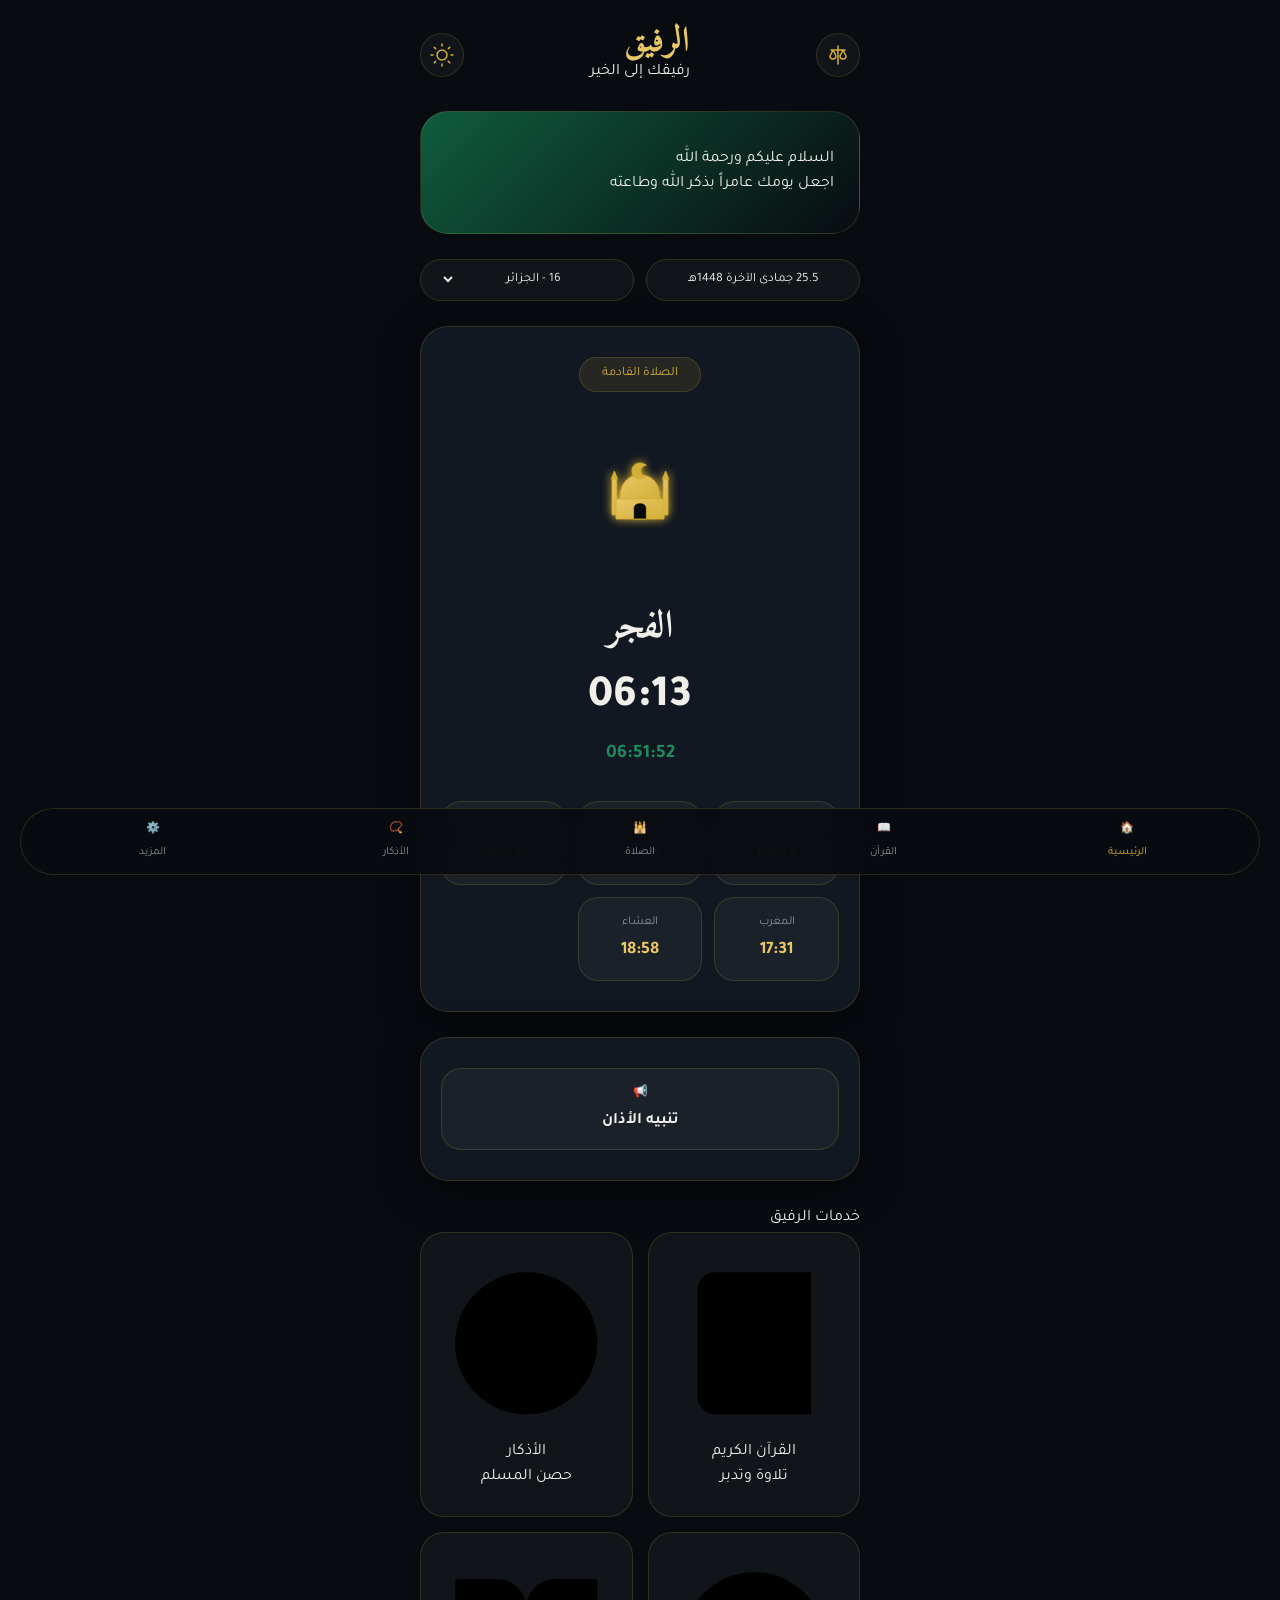
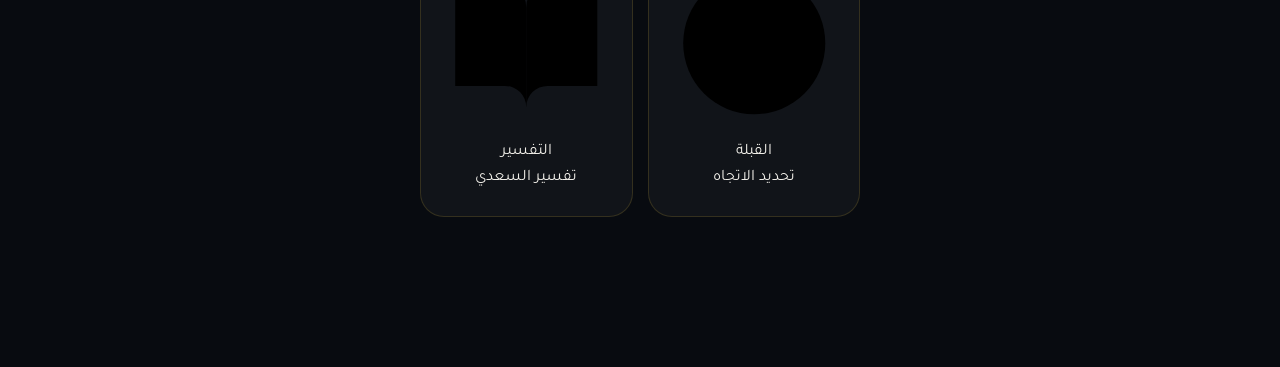
==== commit 73f5d9f6: "Update index.html" ====
--- a/index.html
+++ b/index.html
@@ -3,32 +3,64 @@
 <head>
     <meta charset="UTF-8">
     <meta name="viewport" content="width=device-width, initial-scale=1.0, maximum-scale=1.0, user-scalable=no, viewport-fit=cover">
-    <title>الرفيق — Premium</title>
+    <meta name="theme-color" content="#05070A">
+    <title>الرفيق — Premium Edition</title>
     <link rel="stylesheet" href="./style.css">
-    <link href="https://fonts.googleapis.com/css2?family=Amiri:wght@700&family=Tajawal:wght@400;700;800&display=swap" rel="stylesheet">
+    <link rel="manifest" href="./manifest.json">
+    <link href="https://fonts.googleapis.com/css2?family=Amiri:wght@400;700&family=Tajawal:wght@400;500;700;800;900&display=swap" rel="stylesheet">
     <script src="./theme.js"></script>
 </head>
 <body>
 <div class="max">
     <header class="topbar">
-        <div class="brand-mark"><svg viewBox="0 0 24 24" stroke-width="1.5"><path d="M12 3v18M5 7h14M7 7l-3 6a3 3 0 0 0 6 0L7 7ZM17 7l-3 6a3 3 0 0 0 6 0l-3-6Z"/></svg></div>
-        <div class="titlebox"><h1>الرفيق</h1><p>رفيقك إلى الخير</p></div>
-        <div class="brand-mark" onclick="RafeeqTheme.toggle()" style="cursor:pointer">🌓</div>
+        <div class="brand-mark">
+            <svg viewBox="0 0 24 24" stroke-width="1.5" stroke-linecap="round" stroke-linejoin="round">
+                <path d="M12 3v18M5 7h14M7 7l-3 6a3 3 0 0 0 6 0L7 7ZM17 7l-3 6a3 3 0 0 0 6 0l-3-6Z"/>
+            </svg>
+        </div>
+        <div class="titlebox">
+            <h1>الرفيق</h1>
+            <p>رفيقك إلى الخير</p>
+        </div>
+        <div class="brand-mark" id="themeToggle" style="cursor:pointer" onclick="RafeeqTheme.toggle()">
+            <svg viewBox="0 0 24 24" stroke-width="1.5" stroke-linecap="round" stroke-linejoin="round">
+                <circle cx="12" cy="12" r="5"/><path d="M12 1v2M12 21v2M4.22 4.22l1.42 1.42M18.36 18.36l1.42 1.42M1 12h2M21 12h2M4.22 19.78l1.42-1.42M18.36 5.64l1.42-1.42"/>
+            </svg>
+        </div>
     </header>
+
     <section class="welcome-card">
         <div class="welcome-title">السلام عليكم ورحمة الله</div>
-        <div class="welcome-subtitle">اجعل يومك عامراً بذكر الله</div>
+        <div class="welcome-subtitle">اجعل يومك عامراً بذكر الله وطاعته</div>
     </section>
-    <div class="pillrow"><div class="pill" id="hijriPill">...</div><div class="pill"><select id="citySelect"></select></div></div>
-    <section class="prayer-card">
+
+    <div class="pillrow">
+        <div class="pill" id="hijriPill">...</div>
+        <div class="pill">
+            <select id="citySelect"></select>
+        </div>
+    </div>
+
+    <section class="prayer-card" id="prayerCard">
         <span class="next-badge">الصلاة القادمة</span>
         <div class="medallion-wrap">
             <div class="medal-icon">
-                <svg viewBox="0 0 24 24" fill="none" stroke="currentColor" stroke-width="1.5">
-                    <path d="M12 2L12 5M12 5C9 5 6 7 6 10V17H18V10C18 7 15 5 12 5Z" />
-                    <path d="M4 17H20V21H4V17Z" />
-                    <path d="M12 2C13 2 14 3 14 4C14 5 13 6 12 6C11 6 10 5 10 4C10 3 11 2 12 2Z" fill="currentColor" />
-                </svg>
+                    <svg viewBox="0 0 100 100" xmlns="http://www.w3.org/2000/svg" style="filter: drop-shadow(0 0 5px var(--gold));">
+                        <defs>
+                            <linearGradient id="mosqueGrad" x1="0%" y1="0%" x2="100%" y2="100%">
+                                <stop offset="0%" style="stop-color:var(--gold-soft);stop-opacity:1" />
+                                <stop offset="100%" style="stop-color:var(--gold);stop-opacity:1" />
+                            </linearGradient>
+                        </defs>
+                        <rect x="15" y="35" width="6" height="45" rx="1" fill="url(#mosqueGrad)"/>
+                        <path d="M18 25L14 35H22L18 25Z" fill="var(--gold)"/>
+                        <rect x="79" y="35" width="6" height="45" rx="1" fill="url(#mosqueGrad)"/>
+                        <path d="M82 25L78 35H86L82 25Z" fill="var(--gold)"/>
+                        <path d="M25 60C25 40 35 30 50 30C65 30 75 40 75 60H25Z" fill="url(#mosqueGrad)"/>
+                        <path d="M50 15C53 15 56 16 58 18C54 18 51 21 51 25C51 29 54 32 58 32C56 34 53 35 50 35C44 35 40 31 40 25C40 19 44 15 50 15Z" fill="var(--gold)"/>
+                        <path d="M20 60H80V85H20V60Z" fill="url(#mosqueGrad)"/>
+                        <path d="M42 85V72C42 68 45 65 50 65C55 65 58 68 58 72V85H42Z" fill="var(--bg)"/>
+                    </svg>
             </div>
         </div>
         <div class="prayer-info">
@@ -38,24 +70,64 @@
         </div>
         <div class="prayer-details" id="prayerDetails"></div>
     </section>
-    <section class="ramadan-card" id="ramadanSection" hidden>
-        <div style="font-size:3rem">🌙</div>
-        <div><h3 style="color:#fff">رمضان مبارك</h3><p style="color:rgba(255,255,255,0.7)">تقبل الله منا ومنكم صالح الأعمال</p></div>
+
+    <section class="prayer-card" id="adhanSection">
+        <div class="prayer-row">
+            <div class="lbl"><span>📢</span> <b>تنبيه الأذان</b></div>
+            <div class="toggle-wrap">
+                <div class="toggle" id="adhanToggle" onclick="App.toggleAdhan()"></div>
+            </div>
+        </div>
+        <div id="adhanSettings" style="margin-top:15px; border-top:1px solid var(--border); padding-top:15px; display:none;">
+            <div class="prayer-row">
+                <span>صوت المؤذن</span>
+                <select id="muezzinSelect" class="pill" style="width:auto; padding:5px 15px;" onchange="App.changeMuezzin(this.value)">
+                    <option value="mecca">مكة المكرمة</option>
+                    <option value="medina">المدينة المنورة</option>
+                    <option value="alaqsa">المسجد الأقصى</option>
+                </select>
+            </div>
+            <button class="pill" onclick="App.testAdhan()" style="margin-top:10px; width:100%; background:var(--emerald);">تجربة صوت الأذان</button>
+        </div>
     </section>
+
+    <div id="ramadanSection" hidden></div>
+
+    <div class="section-title">خدمات الرفيق</div>
     <div class="grid2">
-        <a href="quran.html" class="feat-card"><div class="icon-wrap">📖</div><div class="t">القرآن</div><div class="s">تلاوة وتدبر</div></a>
-        <a href="azkar.html" class="feat-card"><div class="icon-wrap">📿</div><div class="t">الأذكار</div><div class="s">حصن المسلم</div></a>
-        <a href="qibla.html" class="feat-card"><div class="icon-wrap">🧭</div><div class="t">القبلة</div><div class="s">تحديد الاتجاه</div></a>
-        <a href="tafsir.html" class="feat-card"><div class="icon-wrap">📚</div><div class="t">التفسير</div><div class="s">تفسير السعدي</div></a>
+        <a href="quran.html" class="feat-card">
+            <div class="icon-wrap"><svg viewBox="0 0 24 24" stroke-width="1.5"><path d="M4 19.5A2.5 2.5 0 0 1 6.5 17H20"/><path d="M6.5 2H20v20H6.5A2.5 2.5 0 0 1 4 19.5v-15A2.5 2.5 0 0 1 6.5 2z"/></svg></div>
+            <div class="t">القرآن الكريم</div>
+            <div class="s">تلاوة وتدبر</div>
+        </a>
+        <a href="adhkar.html" class="feat-card">
+            <div class="icon-wrap"><svg viewBox="0 0 24 24" stroke-width="1.5"><circle cx="12" cy="12" r="10"/><polyline points="12 6 12 12 16 14"/></svg></div>
+            <div class="t">الأذكار</div>
+            <div class="s">حصن المسلم</div>
+        </a>
+        <a href="qibla.html" class="feat-card">
+            <div class="icon-wrap"><svg viewBox="0 0 24 24" stroke-width="1.5"><circle cx="12" cy="12" r="10"/><polygon points="16.24 7.76 14.12 14.12 7.76 16.24 9.88 9.88 16.24 7.76"/></svg></div>
+            <div class="t">القبلة</div>
+            <div class="s">تحديد الاتجاه</div>
+        </a>
+        <a href="tafsir.html" class="feat-card">
+            <div class="icon-wrap"><svg viewBox="0 0 24 24" stroke-width="1.5"><path d="M2 3h6a4 4 0 0 1 4 4v14a3 3 0 0 0-3-3H2z"/><path d="M22 3h-6a4 4 0 0 0-4 4v14a3 3 0 0 1 3-3h7z"/></svg></div>
+            <div class="t">التفسير</div>
+            <div class="s">تفسير السعدي</div>
+        </a>
     </div>
 </div>
-<nav class="bottomnav"><div class="bottomnav-inner">
-    <a href="index.html" class="navitem active"><div class="ic">🏠</div><span>الرئيسية</span></a>
-    <a href="quran.html" class="navitem"><div class="ic">📖</div><span>القرآن</span></a>
-    <a href="prayer.html" class="navitem"><div class="ic">🕌</div><span>الصلاة</span></a>
-    <a href="azkar.html" class="navitem"><div class="ic">📿</div><span>الأذكار</span></a>
-    <a href="more.html" class="navitem"><div class="ic">⚙️</div><span>المزيد</span></a>
-</div></nav>
+
+<nav class="bottomnav">
+    <div class="bottomnav-inner">
+        <a href="index.html" class="navitem active"><div class="ic">🏠</div><span>الرئيسية</span></a>
+        <a href="quran.html" class="navitem"><div class="ic">📖</div><span>القرآن</span></a>
+        <a href="prayer.html" class="navitem"><div class="ic">🕌</div><span>الصلاة</span></a>
+        <a href="adhkar.html" class="navitem"><div class="ic">📿</div><span>الأذكار</span></a>
+        <a href="more.html" class="navitem"><div class="ic">⚙️</div><span>المزيد</span></a>
+    </div>
+</nav>
+
 <script src="./app.js"></script>
 </body>
 </html>
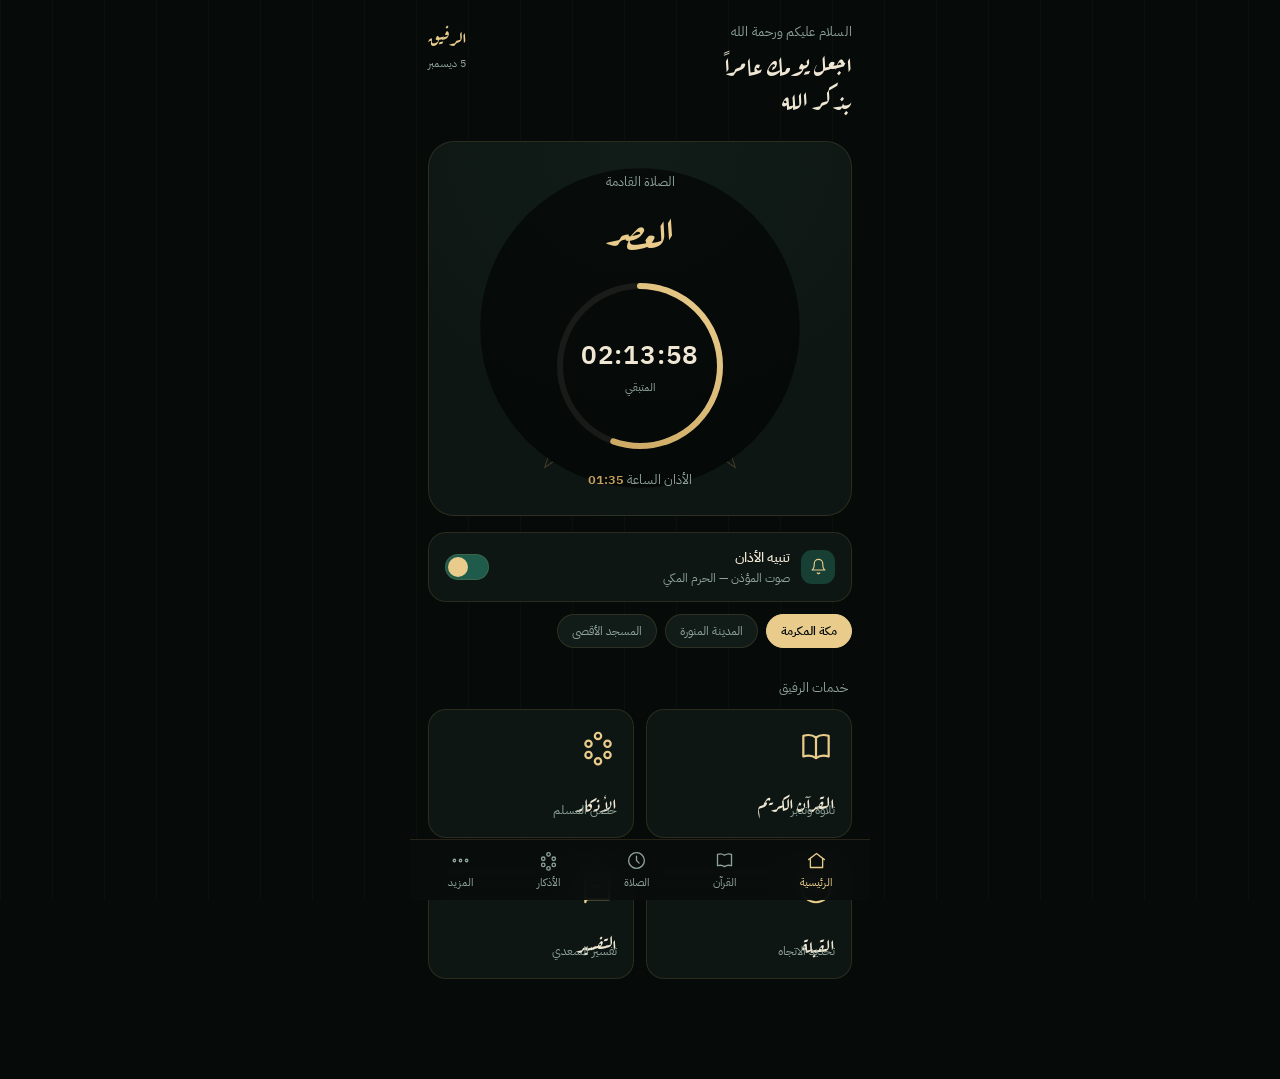
==== commit 59eddc62: "Add files via upload" ====
--- a/index.html
+++ b/index.html
@@ -1,133 +1,381 @@
 <!DOCTYPE html>
 <html lang="ar" dir="rtl">
 <head>
-    <meta charset="UTF-8">
-    <meta name="viewport" content="width=device-width, initial-scale=1.0, maximum-scale=1.0, user-scalable=no, viewport-fit=cover">
-    <meta name="theme-color" content="#05070A">
-    <title>الرفيق — Premium Edition</title>
-    <link rel="stylesheet" href="./style.css">
-    <link rel="manifest" href="./manifest.json">
-    <link href="https://fonts.googleapis.com/css2?family=Amiri:wght@400;700&family=Tajawal:wght@400;500;700;800;900&display=swap" rel="stylesheet">
-    <script src="./theme.js"></script>
+<meta charset="UTF-8">
+<meta name="viewport" content="width=device-width, initial-scale=1.0, maximum-scale=1.0, user-scalable=no, viewport-fit=cover">
+<meta name="theme-color" content="#060B0A">
+<title>الرفيق — الواجهة الرئيسية</title>
+<link rel="preconnect" href="https://fonts.googleapis.com">
+<link rel="preconnect" href="https://fonts.gstatic.com" crossorigin>
+<link href="https://fonts.googleapis.com/css2?family=Aref+Ruqaa:wght@400;700&family=IBM+Plex+Sans+Arabic:wght@300;400;500;600;700&display=swap" rel="stylesheet">
+<style>
+  :root{
+    --bg-deep:#060B0A;
+    --bg-panel:#0D1613;
+    --bg-panel-2:#111C18;
+    --gold:#C6A15B;
+    --gold-bright:#E9CC8C;
+    --emerald:#1F5B4A;
+    --emerald-soft:#173F34;
+    --ivory:#EFE7D3;
+    --muted:#8FA39A;
+    --line:rgba(198,161,91,0.16);
+    --radius-lg:26px;
+    --radius-md:18px;
+    --font-display:'Aref Ruqaa', serif;
+    --font-body:'IBM Plex Sans Arabic', sans-serif;
+  }
+  *{box-sizing:border-box; margin:0; padding:0;}
+  html,body{background:var(--bg-deep); color:var(--ivory); font-family:var(--font-body);}
+  body{
+    min-height:100vh;
+    display:flex; justify-content:center;
+    -webkit-font-smoothing:antialiased;
+    position:relative;
+    overflow-x:hidden;
+  }
+  /* faint tessellated lattice, evoking manuscript borders */
+  body::before{
+    content:"";
+    position:fixed; inset:0;
+    background-image:
+      linear-gradient(30deg, var(--gold) 1px, transparent 1px),
+      linear-gradient(150deg, var(--gold) 1px, transparent 1px),
+      linear-gradient(90deg, var(--gold) 1px, transparent 1px);
+    background-size: 52px 90px;
+    opacity:0.035;
+    pointer-events:none;
+    z-index:0;
+  }
+  .app{
+    width:100%; max-width:460px;
+    min-height:100vh;
+    position:relative; z-index:1;
+    padding:22px 18px 100px;
+  }
+  :focus-visible{outline:2px solid var(--gold-bright); outline-offset:3px; border-radius:8px;}
+
+  /* ---------- Header ---------- */
+  header{
+    display:flex; align-items:flex-start; justify-content:space-between;
+    margin-bottom:26px;
+  }
+  .greeting-eyebrow{
+    font-size:12.5px; color:var(--muted); letter-spacing:.02em; margin-bottom:6px;
+  }
+  .greeting{
+    font-family:var(--font-display); font-size:26px; color:var(--ivory); line-height:1.3;
+  }
+  .wordmark{
+    text-align:left; display:flex; flex-direction:column; align-items:flex-end; gap:3px;
+  }
+  .wordmark-name{ font-family:var(--font-display); font-size:19px; color:var(--gold-bright); }
+  .wordmark-date{ font-size:11px; color:var(--muted); }
+
+  /* ---------- Hero: next prayer ---------- */
+  .hero{
+    position:relative;
+    background:radial-gradient(120% 130% at 50% 0%, var(--bg-panel-2) 0%, var(--bg-panel) 60%, var(--bg-panel) 100%);
+    border:1px solid var(--line);
+    border-radius:var(--radius-lg);
+    padding:30px 20px 26px;
+    display:flex; flex-direction:column; align-items:center;
+    overflow:hidden;
+  }
+  .hero-star{
+    position:absolute;
+    top:50%; left:50%;
+    width:340px; height:340px;
+    transform:translate(-50%,-50%);
+    opacity:0.55;
+    animation: spin 140s linear infinite;
+  }
+  @media (prefers-reduced-motion: reduce){ .hero-star{ animation:none; } }
+  .hero-star path{
+    fill:none; stroke:var(--gold); stroke-width:0.6; opacity:0.5;
+  }
+  @keyframes spin{ to{ transform:translate(-50%,-50%) rotate(360deg); } }
+
+  .hero-label{
+    position:relative; font-size:13px; color:var(--muted); margin-bottom:4px;
+  }
+  .hero-prayer-name{
+    position:relative;
+    font-family:var(--font-display); font-size:40px; color:var(--gold-bright);
+    margin-bottom:18px;
+  }
+  .ring-wrap{ position:relative; width:180px; height:180px; margin-bottom:14px; }
+  .ring-wrap svg{ width:100%; height:100%; transform:rotate(-90deg); }
+  .ring-bg{ fill:none; stroke:rgba(239,231,211,0.08); stroke-width:6; }
+  .ring-fg{ fill:none; stroke:url(#goldGrad); stroke-width:6; stroke-linecap:round; transition:stroke-dashoffset 1s linear; }
+  .ring-center{
+    position:absolute; inset:0; display:flex; flex-direction:column; align-items:center; justify-content:center;
+  }
+  .ring-countdown{ font-size:26px; font-weight:600; letter-spacing:.03em; font-variant-numeric:tabular-nums; color:var(--ivory); }
+  .ring-sub{ font-size:11px; color:var(--muted); margin-top:4px; }
+  .hero-time{ position:relative; font-size:13px; color:var(--muted); }
+  .hero-time b{ color:var(--gold); font-weight:600; }
+
+  /* ---------- Adhan alert strip ---------- */
+  .adhan-strip{
+    margin-top:16px;
+    background:var(--bg-panel);
+    border:1px solid var(--line);
+    border-radius:var(--radius-md);
+    padding:14px 16px;
+    display:flex; align-items:center; justify-content:space-between; gap:12px;
+  }
+  .adhan-left{ display:flex; align-items:center; gap:11px; }
+  .adhan-icon{ width:34px; height:34px; border-radius:11px; background:var(--emerald-soft); display:flex; align-items:center; justify-content:center; flex:none; }
+  .adhan-icon svg{ width:17px; height:17px; stroke:var(--gold-bright); }
+  .adhan-title{ font-size:14px; color:var(--ivory); font-weight:500; }
+  .adhan-sub{ font-size:11.5px; color:var(--muted); margin-top:2px; }
+  .switch{
+    width:44px; height:26px; background:var(--emerald-soft); border-radius:20px; position:relative; flex:none;
+    border:1px solid var(--line); cursor:pointer;
+  }
+  .switch.on{ background:var(--emerald); }
+  .switch .knob{
+    position:absolute; top:2px; right:2px; width:20px; height:20px; border-radius:50%;
+    background:var(--gold-bright); transition:transform .25s ease;
+  }
+  .switch.on .knob{ transform:translateX(-18px); }
+
+  .voice-row{ display:flex; gap:8px; margin-top:12px; overflow-x:auto; padding-bottom:2px; }
+  .voice-chip{
+    flex:none; font-size:12px; color:var(--muted); background:var(--bg-panel-2);
+    border:1px solid var(--line); border-radius:100px; padding:7px 14px; white-space:nowrap;
+    cursor:pointer; transition:.2s;
+  }
+  .voice-chip.active{ color:var(--bg-deep); background:var(--gold-bright); border-color:var(--gold-bright); font-weight:600; }
+
+  /* ---------- Services ---------- */
+  .section-label{ font-size:13px; color:var(--muted); margin:28px 4px 12px; }
+  .services{ display:grid; grid-template-columns:1fr 1fr; gap:12px; }
+  .service-card{
+    background:var(--bg-panel);
+    border:1px solid var(--line);
+    border-radius:var(--radius-md);
+    padding:18px 16px;
+    display:flex; flex-direction:column; gap:22px;
+    text-decoration:none; color:inherit;
+    transition:transform .18s ease, border-color .18s ease;
+  }
+  .service-card:active{ transform:scale(0.97); }
+  .service-card:hover{ border-color:var(--gold); }
+  .service-icon{ width:38px; height:38px; }
+  .service-icon svg{ width:100%; height:100%; stroke:var(--gold-bright); fill:none; stroke-width:1.4; }
+  .service-name{ font-family:var(--font-display); font-size:19px; color:var(--ivory); }
+  .service-desc{ font-size:11.5px; color:var(--muted); margin-top:-16px; }
+
+  /* ---------- Bottom nav ---------- */
+  nav.tabbar{
+    position:fixed; bottom:0; left:50%; transform:translateX(-50%);
+    width:100%; max-width:460px;
+    background:rgba(9,14,13,0.92);
+    backdrop-filter:blur(14px);
+    border-top:1px solid var(--line);
+    display:flex; justify-content:space-around; align-items:center;
+    padding:10px 6px calc(10px + env(safe-area-inset-bottom));
+    z-index:5;
+  }
+  .tab{ display:flex; flex-direction:column; align-items:center; gap:4px; color:var(--muted); text-decoration:none; font-size:10.5px; }
+  .tab svg{ width:21px; height:21px; stroke:currentColor; fill:none; stroke-width:1.5; }
+  .tab.active{ color:var(--gold-bright); }
+</style>
 </head>
 <body>
-<div class="max">
-    <header class="topbar">
-        <div class="brand-mark">
-            <svg viewBox="0 0 24 24" stroke-width="1.5" stroke-linecap="round" stroke-linejoin="round">
-                <path d="M12 3v18M5 7h14M7 7l-3 6a3 3 0 0 0 6 0L7 7ZM17 7l-3 6a3 3 0 0 0 6 0l-3-6Z"/>
-            </svg>
-        </div>
-        <div class="titlebox">
-            <h1>الرفيق</h1>
-            <p>رفيقك إلى الخير</p>
-        </div>
-        <div class="brand-mark" id="themeToggle" style="cursor:pointer" onclick="RafeeqTheme.toggle()">
-            <svg viewBox="0 0 24 24" stroke-width="1.5" stroke-linecap="round" stroke-linejoin="round">
-                <circle cx="12" cy="12" r="5"/><path d="M12 1v2M12 21v2M4.22 4.22l1.42 1.42M18.36 18.36l1.42 1.42M1 12h2M21 12h2M4.22 19.78l1.42-1.42M18.36 5.64l1.42-1.42"/>
-            </svg>
-        </div>
-    </header>
-
-    <section class="welcome-card">
-        <div class="welcome-title">السلام عليكم ورحمة الله</div>
-        <div class="welcome-subtitle">اجعل يومك عامراً بذكر الله وطاعته</div>
-    </section>
-
-    <div class="pillrow">
-        <div class="pill" id="hijriPill">...</div>
-        <div class="pill">
-            <select id="citySelect"></select>
-        </div>
+<div class="app">
+
+  <header>
+    <div>
+      <div class="greeting-eyebrow">السلام عليكم ورحمة الله</div>
+      <div class="greeting">اجعل يومك عامراً<br>بذكر الله</div>
     </div>
-
-    <section class="prayer-card" id="prayerCard">
-        <span class="next-badge">الصلاة القادمة</span>
-        <div class="medallion-wrap">
-            <div class="medal-icon">
-                    <svg viewBox="0 0 100 100" xmlns="http://www.w3.org/2000/svg" style="filter: drop-shadow(0 0 5px var(--gold));">
-                        <defs>
-                            <linearGradient id="mosqueGrad" x1="0%" y1="0%" x2="100%" y2="100%">
-                                <stop offset="0%" style="stop-color:var(--gold-soft);stop-opacity:1" />
-                                <stop offset="100%" style="stop-color:var(--gold);stop-opacity:1" />
-                            </linearGradient>
-                        </defs>
-                        <rect x="15" y="35" width="6" height="45" rx="1" fill="url(#mosqueGrad)"/>
-                        <path d="M18 25L14 35H22L18 25Z" fill="var(--gold)"/>
-                        <rect x="79" y="35" width="6" height="45" rx="1" fill="url(#mosqueGrad)"/>
-                        <path d="M82 25L78 35H86L82 25Z" fill="var(--gold)"/>
-                        <path d="M25 60C25 40 35 30 50 30C65 30 75 40 75 60H25Z" fill="url(#mosqueGrad)"/>
-                        <path d="M50 15C53 15 56 16 58 18C54 18 51 21 51 25C51 29 54 32 58 32C56 34 53 35 50 35C44 35 40 31 40 25C40 19 44 15 50 15Z" fill="var(--gold)"/>
-                        <path d="M20 60H80V85H20V60Z" fill="url(#mosqueGrad)"/>
-                        <path d="M42 85V72C42 68 45 65 50 65C55 65 58 68 58 72V85H42Z" fill="var(--bg)"/>
-                    </svg>
-            </div>
-        </div>
-        <div class="prayer-info">
-            <div class="name" id="nextName">—</div>
-            <div class="time" id="nextTime">00:00</div>
-            <div class="countdown" id="countdown">00:00:00</div>
-        </div>
-        <div class="prayer-details" id="prayerDetails"></div>
-    </section>
-
-    <section class="prayer-card" id="adhanSection">
-        <div class="prayer-row">
-            <div class="lbl"><span>📢</span> <b>تنبيه الأذان</b></div>
-            <div class="toggle-wrap">
-                <div class="toggle" id="adhanToggle" onclick="App.toggleAdhan()"></div>
-            </div>
-        </div>
-        <div id="adhanSettings" style="margin-top:15px; border-top:1px solid var(--border); padding-top:15px; display:none;">
-            <div class="prayer-row">
-                <span>صوت المؤذن</span>
-                <select id="muezzinSelect" class="pill" style="width:auto; padding:5px 15px;" onchange="App.changeMuezzin(this.value)">
-                    <option value="mecca">مكة المكرمة</option>
-                    <option value="medina">المدينة المنورة</option>
-                    <option value="alaqsa">المسجد الأقصى</option>
-                </select>
-            </div>
-            <button class="pill" onclick="App.testAdhan()" style="margin-top:10px; width:100%; background:var(--emerald);">تجربة صوت الأذان</button>
-        </div>
-    </section>
-
-    <div id="ramadanSection" hidden></div>
-
-    <div class="section-title">خدمات الرفيق</div>
-    <div class="grid2">
-        <a href="quran.html" class="feat-card">
-            <div class="icon-wrap"><svg viewBox="0 0 24 24" stroke-width="1.5"><path d="M4 19.5A2.5 2.5 0 0 1 6.5 17H20"/><path d="M6.5 2H20v20H6.5A2.5 2.5 0 0 1 4 19.5v-15A2.5 2.5 0 0 1 6.5 2z"/></svg></div>
-            <div class="t">القرآن الكريم</div>
-            <div class="s">تلاوة وتدبر</div>
-        </a>
-        <a href="adhkar.html" class="feat-card">
-            <div class="icon-wrap"><svg viewBox="0 0 24 24" stroke-width="1.5"><circle cx="12" cy="12" r="10"/><polyline points="12 6 12 12 16 14"/></svg></div>
-            <div class="t">الأذكار</div>
-            <div class="s">حصن المسلم</div>
-        </a>
-        <a href="qibla.html" class="feat-card">
-            <div class="icon-wrap"><svg viewBox="0 0 24 24" stroke-width="1.5"><circle cx="12" cy="12" r="10"/><polygon points="16.24 7.76 14.12 14.12 7.76 16.24 9.88 9.88 16.24 7.76"/></svg></div>
-            <div class="t">القبلة</div>
-            <div class="s">تحديد الاتجاه</div>
-        </a>
-        <a href="tafsir.html" class="feat-card">
-            <div class="icon-wrap"><svg viewBox="0 0 24 24" stroke-width="1.5"><path d="M2 3h6a4 4 0 0 1 4 4v14a3 3 0 0 0-3-3H2z"/><path d="M22 3h-6a4 4 0 0 0-4 4v14a3 3 0 0 1 3-3h7z"/></svg></div>
-            <div class="t">التفسير</div>
-            <div class="s">تفسير السعدي</div>
-        </a>
+    <div class="wordmark">
+      <div class="wordmark-name">الرفيق</div>
+      <div class="wordmark-date" id="dateLine">—</div>
     </div>
+  </header>
+
+  <section class="hero">
+    <svg class="hero-star" viewBox="0 0 200 200" aria-hidden="true">
+      <path d="M100 10 L123 74 L190 78 L136 118 L156 182 L100 143 L44 182 L64 118 L10 78 L77 74 Z"/>
+      <circle cx="100" cy="100" r="94" />
+    </svg>
+
+    <div class="hero-label">الصلاة القادمة</div>
+    <div class="hero-prayer-name" id="prayerName">العصر</div>
+
+    <div class="ring-wrap">
+      <svg viewBox="0 0 180 180">
+        <defs>
+          <linearGradient id="goldGrad" x1="0%" y1="0%" x2="100%" y2="100%">
+            <stop offset="0%" stop-color="#C6A15B"/>
+            <stop offset="100%" stop-color="#E9CC8C"/>
+          </linearGradient>
+        </defs>
+        <circle class="ring-bg" cx="90" cy="90" r="80"/>
+        <circle class="ring-fg" id="ringFg" cx="90" cy="90" r="80" stroke-dasharray="503" stroke-dashoffset="503"/>
+      </svg>
+      <div class="ring-center">
+        <div class="ring-countdown" id="countdown">--:--:--</div>
+        <div class="ring-sub">المتبقي</div>
+      </div>
+    </div>
+
+    <div class="hero-time">الأذان الساعة <b id="prayerClock">15:47</b></div>
+  </section>
+
+  <div class="adhan-strip">
+    <div class="adhan-left">
+      <div class="adhan-icon">
+        <svg viewBox="0 0 24 24" fill="none" stroke-width="1.6" stroke-linecap="round" stroke-linejoin="round">
+          <path d="M18 8a6 6 0 0 0-12 0c0 7-3 9-3 9h18s-3-2-3-9"/>
+          <path d="M13.73 21a2 2 0 0 1-3.46 0"/>
+        </svg>
+      </div>
+      <div>
+        <div class="adhan-title">تنبيه الأذان</div>
+        <div class="adhan-sub">صوت المؤذن — الحرم المكي</div>
+      </div>
+    </div>
+    <div class="switch on" id="adhanSwitch" role="switch" aria-checked="true" tabindex="0"><div class="knob"></div></div>
+  </div>
+  <div class="voice-row">
+    <div class="voice-chip active">مكة المكرمة</div>
+    <div class="voice-chip">المدينة المنورة</div>
+    <div class="voice-chip">المسجد الأقصى</div>
+  </div>
+
+  <div class="section-label">خدمات الرفيق</div>
+  <div class="services">
+    <a class="service-card" href="quran.html">
+      <div class="service-icon">
+        <svg viewBox="0 0 24 24" stroke-linecap="round" stroke-linejoin="round">
+          <path d="M12 6c-2-1.5-5-2-8-1v13c3-1 6-.5 8 1 2-1.5 5-2 8-1V5c-3-1-6-.5-8 1Z"/>
+          <path d="M12 6v13"/>
+        </svg>
+      </div>
+      <div>
+        <div class="service-name">القرآن الكريم</div>
+        <div class="service-desc">تلاوة وتدبر</div>
+      </div>
+    </a>
+    <a class="service-card" href="adhkar.html">
+      <div class="service-icon">
+        <svg viewBox="0 0 24 24" stroke-linecap="round" stroke-linejoin="round">
+          <circle cx="12" cy="5" r="2"/><circle cx="18" cy="10" r="2"/><circle cx="18" cy="17" r="2"/>
+          <circle cx="12" cy="21" r="2"/><circle cx="6" cy="17" r="2"/><circle cx="6" cy="10" r="2"/>
+        </svg>
+      </div>
+      <div>
+        <div class="service-name">الأذكار</div>
+        <div class="service-desc">حصن المسلم</div>
+      </div>
+    </a>
+    <a class="service-card" href="qibla.html">
+      <div class="service-icon">
+        <svg viewBox="0 0 24 24" stroke-linecap="round" stroke-linejoin="round">
+          <circle cx="12" cy="12" r="9"/>
+          <path d="M12 12 L15 6 L12 8 L9 6 Z"/>
+        </svg>
+      </div>
+      <div>
+        <div class="service-name">القبلة</div>
+        <div class="service-desc">تحديد الاتجاه</div>
+      </div>
+    </a>
+    <a class="service-card" href="tafsir.html">
+      <div class="service-icon">
+        <svg viewBox="0 0 24 24" stroke-linecap="round" stroke-linejoin="round">
+          <path d="M4 19.5V5a2 2 0 0 1 2-2h13v16H6a2 2 0 0 0-2 2Z"/>
+          <path d="M8 7h7M8 11h5"/>
+        </svg>
+      </div>
+      <div>
+        <div class="service-name">التفسير</div>
+        <div class="service-desc">تفسير السعدي</div>
+      </div>
+    </a>
+  </div>
+
 </div>
 
-<nav class="bottomnav">
-    <div class="bottomnav-inner">
-        <a href="index.html" class="navitem active"><div class="ic">🏠</div><span>الرئيسية</span></a>
-        <a href="quran.html" class="navitem"><div class="ic">📖</div><span>القرآن</span></a>
-        <a href="prayer.html" class="navitem"><div class="ic">🕌</div><span>الصلاة</span></a>
-        <a href="adhkar.html" class="navitem"><div class="ic">📿</div><span>الأذكار</span></a>
-        <a href="more.html" class="navitem"><div class="ic">⚙️</div><span>المزيد</span></a>
-    </div>
+<nav class="tabbar">
+  <a class="tab active" href="index.html">
+    <svg viewBox="0 0 24 24" stroke-linecap="round" stroke-linejoin="round"><path d="M3 11l9-7 9 7"/><path d="M5 10v10h14V10"/></svg>
+    الرئيسية
+  </a>
+  <a class="tab" href="quran.html">
+    <svg viewBox="0 0 24 24" stroke-linecap="round" stroke-linejoin="round"><path d="M12 6c-2-1.5-5-2-8-1v13c3-1 6-.5 8 1 2-1.5 5-2 8-1V5c-3-1-6-.5-8 1Z"/></svg>
+    القرآن
+  </a>
+  <a class="tab" href="prayer.html">
+    <svg viewBox="0 0 24 24" stroke-linecap="round" stroke-linejoin="round"><circle cx="12" cy="12" r="9"/><path d="M12 7v5l3 3"/></svg>
+    الصلاة
+  </a>
+  <a class="tab" href="adhkar.html">
+    <svg viewBox="0 0 24 24" stroke-linecap="round" stroke-linejoin="round"><circle cx="12" cy="5" r="2"/><circle cx="18" cy="10" r="2"/><circle cx="18" cy="17" r="2"/><circle cx="12" cy="21" r="2"/><circle cx="6" cy="17" r="2"/><circle cx="6" cy="10" r="2"/></svg>
+    الأذكار
+  </a>
+  <a class="tab" href="more.html">
+    <svg viewBox="0 0 24 24" stroke-linecap="round" stroke-linejoin="round"><circle cx="5" cy="12" r="1.4"/><circle cx="12" cy="12" r="1.4"/><circle cx="19" cy="12" r="1.4"/></svg>
+    المزيد
+  </a>
 </nav>
 
-<script src="./app.js"></script>
+<script>
+  // Demo date line (Hijri approximate + Gregorian)
+  const d = new Date();
+  const gDate = d.toLocaleDateString('ar-DZ', { day:'numeric', month:'long' });
+  document.getElementById('dateLine').textContent = gDate;
+
+  // ----- Demo countdown to next prayer -----
+  // In production, replace targetTime with the real next-prayer Date object.
+  const now = new Date();
+  const target = new Date(now.getTime() + (2*60*60*1000 + 14*60*1000)); // demo: 2h14m from load
+  const totalWindow = 5*60*60*1000; // demo window between prayers, for ring progress
+
+  const ringFg = document.getElementById('ringFg');
+  const circumference = 2 * Math.PI * 80;
+  ringFg.setAttribute('stroke-dasharray', circumference.toFixed(1));
+
+  document.getElementById('prayerClock').textContent =
+    target.toLocaleTimeString('ar-DZ', { hour:'2-digit', minute:'2-digit', hour12:false });
+
+  function tick(){
+    const now = new Date();
+    let diff = target - now;
+    if (diff < 0) diff = 0;
+    const h = String(Math.floor(diff/3600000)).padStart(2,'0');
+    const m = String(Math.floor((diff%3600000)/60000)).padStart(2,'0');
+    const s = String(Math.floor((diff%60000)/1000)).padStart(2,'0');
+    document.getElementById('countdown').textContent = `${h}:${m}:${s}`;
+
+    const elapsedFraction = Math.min(1, Math.max(0, 1 - diff/totalWindow));
+    const offset = circumference * (1 - elapsedFraction);
+    ringFg.setAttribute('stroke-dashoffset', offset.toFixed(1));
+  }
+  tick();
+  setInterval(tick, 1000);
+
+  // ----- Adhan switch -----
+  const sw = document.getElementById('adhanSwitch');
+  function toggleSwitch(){
+    sw.classList.toggle('on');
+    sw.setAttribute('aria-checked', sw.classList.contains('on'));
+  }
+  sw.addEventListener('click', toggleSwitch);
+  sw.addEventListener('keydown', e => { if(e.key==='Enter'||e.key===' '){ e.preventDefault(); toggleSwitch(); } });
+
+  // ----- Voice chips -----
+  document.querySelectorAll('.voice-chip').forEach(chip=>{
+    chip.addEventListener('click', ()=>{
+      document.querySelectorAll('.voice-chip').forEach(c=>c.classList.remove('active'));
+      chip.classList.add('active');
+    });
+  });
+</script>
 </body>
 </html>
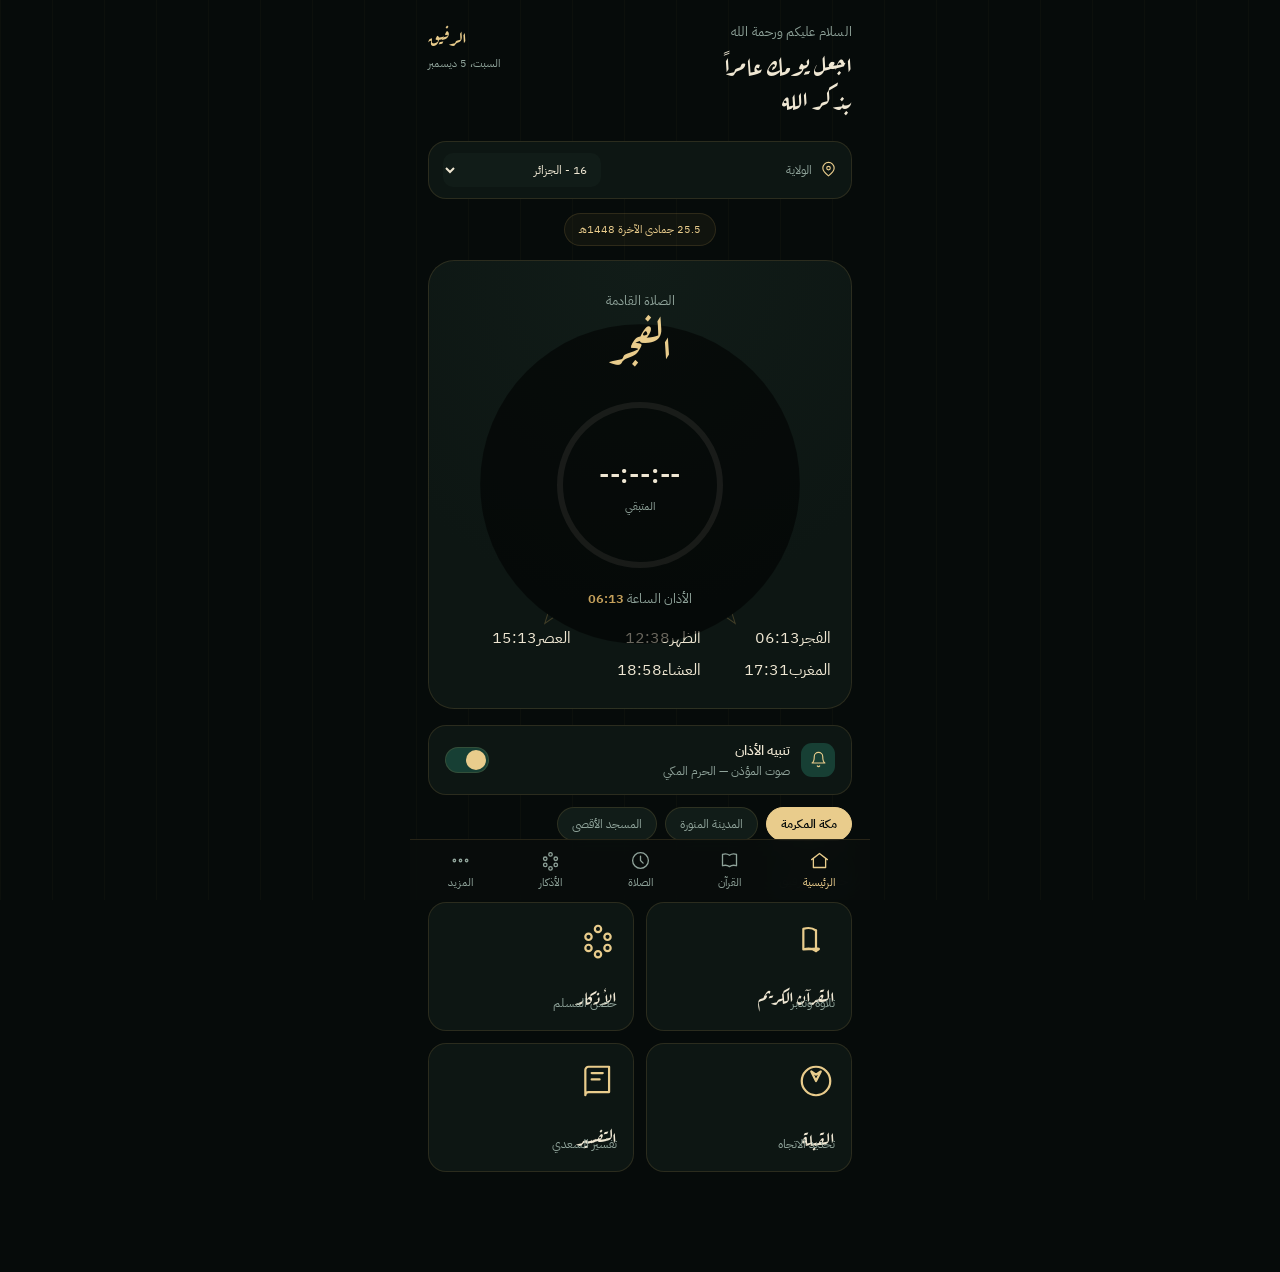
==== commit 589e2246: "Update index.html" ====
--- a/index.html
+++ b/index.html
@@ -1,381 +1,1911 @@
 <!DOCTYPE html>
 <html lang="ar" dir="rtl">
+
 <head>
-<meta charset="UTF-8">
-<meta name="viewport" content="width=device-width, initial-scale=1.0, maximum-scale=1.0, user-scalable=no, viewport-fit=cover">
-<meta name="theme-color" content="#060B0A">
-<title>الرفيق — الواجهة الرئيسية</title>
-<link rel="preconnect" href="https://fonts.googleapis.com">
-<link rel="preconnect" href="https://fonts.gstatic.com" crossorigin>
-<link href="https://fonts.googleapis.com/css2?family=Aref+Ruqaa:wght@400;700&family=IBM+Plex+Sans+Arabic:wght@300;400;500;600;700&display=swap" rel="stylesheet">
-<style>
-  :root{
-    --bg-deep:#060B0A;
-    --bg-panel:#0D1613;
-    --bg-panel-2:#111C18;
-    --gold:#C6A15B;
-    --gold-bright:#E9CC8C;
-    --emerald:#1F5B4A;
-    --emerald-soft:#173F34;
-    --ivory:#EFE7D3;
-    --muted:#8FA39A;
-    --line:rgba(198,161,91,0.16);
-    --radius-lg:26px;
-    --radius-md:18px;
-    --font-display:'Aref Ruqaa', serif;
-    --font-body:'IBM Plex Sans Arabic', sans-serif;
-  }
-  *{box-sizing:border-box; margin:0; padding:0;}
-  html,body{background:var(--bg-deep); color:var(--ivory); font-family:var(--font-body);}
-  body{
-    min-height:100vh;
-    display:flex; justify-content:center;
-    -webkit-font-smoothing:antialiased;
-    position:relative;
-    overflow-x:hidden;
-  }
-  /* faint tessellated lattice, evoking manuscript borders */
-  body::before{
-    content:"";
-    position:fixed; inset:0;
-    background-image:
-      linear-gradient(30deg, var(--gold) 1px, transparent 1px),
-      linear-gradient(150deg, var(--gold) 1px, transparent 1px),
-      linear-gradient(90deg, var(--gold) 1px, transparent 1px);
-    background-size: 52px 90px;
-    opacity:0.035;
-    pointer-events:none;
-    z-index:0;
-  }
-  .app{
-    width:100%; max-width:460px;
-    min-height:100vh;
-    position:relative; z-index:1;
-    padding:22px 18px 100px;
-  }
-  :focus-visible{outline:2px solid var(--gold-bright); outline-offset:3px; border-radius:8px;}
-
-  /* ---------- Header ---------- */
-  header{
-    display:flex; align-items:flex-start; justify-content:space-between;
-    margin-bottom:26px;
-  }
-  .greeting-eyebrow{
-    font-size:12.5px; color:var(--muted); letter-spacing:.02em; margin-bottom:6px;
-  }
-  .greeting{
-    font-family:var(--font-display); font-size:26px; color:var(--ivory); line-height:1.3;
-  }
-  .wordmark{
-    text-align:left; display:flex; flex-direction:column; align-items:flex-end; gap:3px;
-  }
-  .wordmark-name{ font-family:var(--font-display); font-size:19px; color:var(--gold-bright); }
-  .wordmark-date{ font-size:11px; color:var(--muted); }
-
-  /* ---------- Hero: next prayer ---------- */
-  .hero{
-    position:relative;
-    background:radial-gradient(120% 130% at 50% 0%, var(--bg-panel-2) 0%, var(--bg-panel) 60%, var(--bg-panel) 100%);
-    border:1px solid var(--line);
-    border-radius:var(--radius-lg);
-    padding:30px 20px 26px;
-    display:flex; flex-direction:column; align-items:center;
-    overflow:hidden;
-  }
-  .hero-star{
-    position:absolute;
-    top:50%; left:50%;
-    width:340px; height:340px;
-    transform:translate(-50%,-50%);
-    opacity:0.55;
-    animation: spin 140s linear infinite;
-  }
-  @media (prefers-reduced-motion: reduce){ .hero-star{ animation:none; } }
-  .hero-star path{
-    fill:none; stroke:var(--gold); stroke-width:0.6; opacity:0.5;
-  }
-  @keyframes spin{ to{ transform:translate(-50%,-50%) rotate(360deg); } }
-
-  .hero-label{
-    position:relative; font-size:13px; color:var(--muted); margin-bottom:4px;
-  }
-  .hero-prayer-name{
-    position:relative;
-    font-family:var(--font-display); font-size:40px; color:var(--gold-bright);
-    margin-bottom:18px;
-  }
-  .ring-wrap{ position:relative; width:180px; height:180px; margin-bottom:14px; }
-  .ring-wrap svg{ width:100%; height:100%; transform:rotate(-90deg); }
-  .ring-bg{ fill:none; stroke:rgba(239,231,211,0.08); stroke-width:6; }
-  .ring-fg{ fill:none; stroke:url(#goldGrad); stroke-width:6; stroke-linecap:round; transition:stroke-dashoffset 1s linear; }
-  .ring-center{
-    position:absolute; inset:0; display:flex; flex-direction:column; align-items:center; justify-content:center;
-  }
-  .ring-countdown{ font-size:26px; font-weight:600; letter-spacing:.03em; font-variant-numeric:tabular-nums; color:var(--ivory); }
-  .ring-sub{ font-size:11px; color:var(--muted); margin-top:4px; }
-  .hero-time{ position:relative; font-size:13px; color:var(--muted); }
-  .hero-time b{ color:var(--gold); font-weight:600; }
-
-  /* ---------- Adhan alert strip ---------- */
-  .adhan-strip{
-    margin-top:16px;
-    background:var(--bg-panel);
-    border:1px solid var(--line);
-    border-radius:var(--radius-md);
-    padding:14px 16px;
-    display:flex; align-items:center; justify-content:space-between; gap:12px;
-  }
-  .adhan-left{ display:flex; align-items:center; gap:11px; }
-  .adhan-icon{ width:34px; height:34px; border-radius:11px; background:var(--emerald-soft); display:flex; align-items:center; justify-content:center; flex:none; }
-  .adhan-icon svg{ width:17px; height:17px; stroke:var(--gold-bright); }
-  .adhan-title{ font-size:14px; color:var(--ivory); font-weight:500; }
-  .adhan-sub{ font-size:11.5px; color:var(--muted); margin-top:2px; }
-  .switch{
-    width:44px; height:26px; background:var(--emerald-soft); border-radius:20px; position:relative; flex:none;
-    border:1px solid var(--line); cursor:pointer;
-  }
-  .switch.on{ background:var(--emerald); }
-  .switch .knob{
-    position:absolute; top:2px; right:2px; width:20px; height:20px; border-radius:50%;
-    background:var(--gold-bright); transition:transform .25s ease;
-  }
-  .switch.on .knob{ transform:translateX(-18px); }
-
-  .voice-row{ display:flex; gap:8px; margin-top:12px; overflow-x:auto; padding-bottom:2px; }
-  .voice-chip{
-    flex:none; font-size:12px; color:var(--muted); background:var(--bg-panel-2);
-    border:1px solid var(--line); border-radius:100px; padding:7px 14px; white-space:nowrap;
-    cursor:pointer; transition:.2s;
-  }
-  .voice-chip.active{ color:var(--bg-deep); background:var(--gold-bright); border-color:var(--gold-bright); font-weight:600; }
-
-  /* ---------- Services ---------- */
-  .section-label{ font-size:13px; color:var(--muted); margin:28px 4px 12px; }
-  .services{ display:grid; grid-template-columns:1fr 1fr; gap:12px; }
-  .service-card{
-    background:var(--bg-panel);
-    border:1px solid var(--line);
-    border-radius:var(--radius-md);
-    padding:18px 16px;
-    display:flex; flex-direction:column; gap:22px;
-    text-decoration:none; color:inherit;
-    transition:transform .18s ease, border-color .18s ease;
-  }
-  .service-card:active{ transform:scale(0.97); }
-  .service-card:hover{ border-color:var(--gold); }
-  .service-icon{ width:38px; height:38px; }
-  .service-icon svg{ width:100%; height:100%; stroke:var(--gold-bright); fill:none; stroke-width:1.4; }
-  .service-name{ font-family:var(--font-display); font-size:19px; color:var(--ivory); }
-  .service-desc{ font-size:11.5px; color:var(--muted); margin-top:-16px; }
-
-  /* ---------- Bottom nav ---------- */
-  nav.tabbar{
-    position:fixed; bottom:0; left:50%; transform:translateX(-50%);
-    width:100%; max-width:460px;
-    background:rgba(9,14,13,0.92);
-    backdrop-filter:blur(14px);
-    border-top:1px solid var(--line);
-    display:flex; justify-content:space-around; align-items:center;
-    padding:10px 6px calc(10px + env(safe-area-inset-bottom));
-    z-index:5;
-  }
-  .tab{ display:flex; flex-direction:column; align-items:center; gap:4px; color:var(--muted); text-decoration:none; font-size:10.5px; }
-  .tab svg{ width:21px; height:21px; stroke:currentColor; fill:none; stroke-width:1.5; }
-  .tab.active{ color:var(--gold-bright); }
-</style>
+    <meta charset="UTF-8">
+
+    <meta
+        name="viewport"
+        content="width=device-width, initial-scale=1.0, maximum-scale=1.0, user-scalable=no, viewport-fit=cover">
+
+    <meta name="theme-color" content="#060B0A">
+
+    <meta name="description"
+        content="الرفيق — تطبيق إسلامي جزائري لمواقيت الصلاة والقرآن والأذكار والقبلة والتفسير">
+
+    <meta name="application-name" content="الرفيق">
+
+    <title>الرفيق — التطبيق الإسلامي الجزائري</title>
+
+    <link rel="manifest" href="./manifest.json">
+
+    <link rel="preconnect" href="https://fonts.googleapis.com">
+    <link rel="preconnect" href="https://fonts.gstatic.com" crossorigin>
+
+    <link
+        href="https://fonts.googleapis.com/css2?family=Aref+Ruqaa:wght@400;700&family=IBM+Plex+Sans+Arabic:wght@300;400;500;600;700&display=swap"
+        rel="stylesheet">
+
+    <style>
+        :root {
+            --bg-deep: #060B0A;
+            --bg-panel: #0D1613;
+            --bg-panel-2: #111C18;
+
+            --gold: #C6A15B;
+            --gold-bright: #E9CC8C;
+
+            --emerald: #1F5B4A;
+            --emerald-soft: #173F34;
+
+            --ivory: #EFE7D3;
+            --muted: #8FA39A;
+
+            --line: rgba(198, 161, 91, 0.16);
+
+            --radius-lg: 26px;
+            --radius-md: 18px;
+
+            --font-display: "Aref Ruqaa", serif;
+            --font-body: "IBM Plex Sans Arabic", sans-serif;
+        }
+
+        * {
+            box-sizing: border-box;
+            margin: 0;
+            padding: 0;
+        }
+
+        html {
+            min-height: 100%;
+            background: var(--bg-deep);
+        }
+
+        body {
+            min-height: 100vh;
+            background: var(--bg-deep);
+            color: var(--ivory);
+            font-family: var(--font-body);
+            -webkit-font-smoothing: antialiased;
+            overflow-x: hidden;
+        }
+
+        body::before {
+            content: "";
+            position: fixed;
+            inset: 0;
+
+            background-image:
+                linear-gradient(30deg, var(--gold) 1px, transparent 1px),
+                linear-gradient(150deg, var(--gold) 1px, transparent 1px),
+                linear-gradient(90deg, var(--gold) 1px, transparent 1px);
+
+            background-size: 52px 90px;
+            opacity: 0.035;
+
+            pointer-events: none;
+            z-index: 0;
+        }
+
+        button,
+        select,
+        a {
+            -webkit-tap-highlight-color: transparent;
+        }
+
+        button,
+        select {
+            font-family: inherit;
+        }
+
+        a {
+            color: inherit;
+        }
+
+        :focus-visible {
+            outline: 2px solid var(--gold-bright);
+            outline-offset: 3px;
+            border-radius: 8px;
+        }
+
+        .app {
+            width: 100%;
+            max-width: 460px;
+            min-height: 100vh;
+
+            margin: 0 auto;
+
+            position: relative;
+            z-index: 1;
+
+            padding:
+                22px
+                18px
+                calc(100px + env(safe-area-inset-bottom));
+        }
+
+        /* ======================================================
+           HEADER
+        ====================================================== */
+
+        header {
+            display: flex;
+            align-items: flex-start;
+            justify-content: space-between;
+
+            margin-bottom: 26px;
+        }
+
+        .greeting-eyebrow {
+            font-size: 12.5px;
+            color: var(--muted);
+            letter-spacing: 0.02em;
+
+            margin-bottom: 6px;
+        }
+
+        .greeting {
+            font-family: var(--font-display);
+            font-size: 26px;
+            color: var(--ivory);
+            line-height: 1.3;
+        }
+
+        .wordmark {
+            text-align: left;
+
+            display: flex;
+            flex-direction: column;
+            align-items: flex-end;
+
+            gap: 3px;
+        }
+
+        .wordmark-name {
+            font-family: var(--font-display);
+            font-size: 19px;
+            color: var(--gold-bright);
+        }
+
+        .wordmark-date {
+            font-size: 11px;
+            color: var(--muted);
+            white-space: nowrap;
+        }
+
+        /* ======================================================
+           LOCATION
+        ====================================================== */
+
+        .location-bar {
+            display: flex;
+            align-items: center;
+            justify-content: space-between;
+
+            gap: 10px;
+
+            margin-bottom: 14px;
+
+            padding: 11px 14px;
+
+            background: var(--bg-panel);
+            border: 1px solid var(--line);
+            border-radius: var(--radius-md);
+        }
+
+        .location-label {
+            display: flex;
+            align-items: center;
+            gap: 8px;
+
+            color: var(--muted);
+            font-size: 12px;
+        }
+
+        .location-label svg {
+            width: 17px;
+            height: 17px;
+
+            stroke: var(--gold-bright);
+            fill: none;
+        }
+
+        #citySelect {
+            min-width: 145px;
+
+            border: 0;
+            outline: none;
+
+            background: var(--bg-panel-2);
+            color: var(--ivory);
+
+            padding: 7px 10px;
+
+            border-radius: 10px;
+
+            font-size: 12px;
+        }
+
+        #citySelect option {
+            background: #0D1613;
+            color: #EFE7D3;
+        }
+
+        /* ======================================================
+           HIJRI
+        ====================================================== */
+
+        .hijri-pill {
+            display: block;
+
+            width: fit-content;
+
+            margin: 0 auto 14px;
+
+            padding: 7px 14px;
+
+            border: 1px solid var(--line);
+            border-radius: 100px;
+
+            background: rgba(198, 161, 91, 0.06);
+
+            color: var(--gold-bright);
+
+            font-size: 11px;
+        }
+
+        /* ======================================================
+           HERO
+        ====================================================== */
+
+        .hero {
+            position: relative;
+
+            background:
+                radial-gradient(
+                    120% 130% at 50% 0%,
+                    var(--bg-panel-2) 0%,
+                    var(--bg-panel) 60%,
+                    var(--bg-panel) 100%
+                );
+
+            border: 1px solid var(--line);
+            border-radius: var(--radius-lg);
+
+            padding: 30px 20px 26px;
+
+            display: flex;
+            flex-direction: column;
+            align-items: center;
+
+            overflow: hidden;
+        }
+
+        .hero-star {
+            position: absolute;
+
+            top: 50%;
+            left: 50%;
+
+            width: 340px;
+            height: 340px;
+
+            transform: translate(-50%, -50%);
+
+            opacity: 0.55;
+
+            animation: spin 140s linear infinite;
+
+            pointer-events: none;
+        }
+
+        .hero-star path {
+            fill: none;
+            stroke: var(--gold);
+
+            stroke-width: 0.6;
+
+            opacity: 0.5;
+        }
+
+        @keyframes spin {
+            to {
+                transform:
+                    translate(-50%, -50%)
+                    rotate(360deg);
+            }
+        }
+
+        @media (prefers-reduced-motion: reduce) {
+            .hero-star {
+                animation: none;
+            }
+        }
+
+        .hero-label {
+            position: relative;
+
+            font-size: 13px;
+            color: var(--muted);
+
+            margin-bottom: 4px;
+        }
+
+        .hero-prayer-name {
+            position: relative;
+
+            font-family: var(--font-display);
+
+            font-size: 40px;
+            color: var(--gold-bright);
+
+            margin-bottom: 18px;
+        }
+
+        .ring-wrap {
+            position: relative;
+
+            width: 180px;
+            height: 180px;
+
+            margin-bottom: 14px;
+        }
+
+        .ring-wrap svg {
+            width: 100%;
+            height: 100%;
+
+            transform: rotate(-90deg);
+        }
+
+        .ring-bg {
+            fill: none;
+
+            stroke:
+                rgba(239, 231, 211, 0.08);
+
+            stroke-width: 6;
+        }
+
+        .ring-fg {
+            fill: none;
+
+            stroke: url(#goldGrad);
+
+            stroke-width: 6;
+
+            stroke-linecap: round;
+
+            transition:
+                stroke-dashoffset 1s linear;
+        }
+
+        .ring-center {
+            position: absolute;
+            inset: 0;
+
+            display: flex;
+            flex-direction: column;
+            align-items: center;
+            justify-content: center;
+        }
+
+        .ring-countdown {
+            font-size: 26px;
+            font-weight: 600;
+
+            letter-spacing: 0.03em;
+
+            font-variant-numeric: tabular-nums;
+
+            color: var(--ivory);
+            direction: ltr;
+        }
+
+        .ring-sub {
+            font-size: 11px;
+            color: var(--muted);
+
+            margin-top: 4px;
+        }
+
+        .hero-time {
+            position: relative;
+
+            font-size: 13px;
+            color: var(--muted);
+        }
+
+        .hero-time b {
+            color: var(--gold);
+            font-weight: 600;
+        }
+
+        /* ======================================================
+           PRAYER DETAILS
+        ====================================================== */
+
+        .prayer-details {
+            display: grid;
+
+            grid-template-columns:
+                repeat(3, 1fr);
+
+            gap: 8px;
+
+            width: 100%;
+
+            margin-top: 18px;
+        }
+
+        .prayer-mini {
+            background: rgba(255, 255, 255, 0.025);
+
+            border:
+                1px solid rgba(198, 161, 91, 0.10);
+
+            border-radius: 13px;
+
+            padding: 9px 5px;
+
+            text-align: center;
+        }
+
+        .prayer-mini-name {
+            display: block;
+
+            color: var(--muted);
+
+            font-size: 10px;
+
+            margin-bottom: 3px;
+        }
+
+        .prayer-mini-time {
+            display: block;
+
+            color: var(--gold-bright);
+
+            font-size: 12px;
+
+            font-weight: 600;
+
+            direction: ltr;
+        }
+
+        /* ======================================================
+           RAMADAN
+        ====================================================== */
+
+        #ramadanSection {
+            width: 100%;
+            margin-top: 14px;
+        }
+
+        #ramadanSection[hidden] {
+            display: none;
+        }
+
+        .ramadan-card {
+            width: 100%;
+
+            background:
+                linear-gradient(
+                    135deg,
+                    #49316d,
+                    #241a3c
+                );
+
+            border:
+                1px solid rgba(255, 255, 255, 0.08);
+
+            border-radius: var(--radius-md);
+
+            padding: 16px;
+        }
+
+        .ramadan-title {
+            font-family: var(--font-display);
+
+            font-size: 20px;
+
+            color: #fff;
+        }
+
+        .ramadan-times {
+            display: flex;
+
+            justify-content: space-between;
+
+            gap: 15px;
+
+            margin-top: 10px;
+        }
+
+        .ramadan-time-label {
+            display: block;
+
+            color: rgba(255, 255, 255, 0.68);
+
+            font-size: 10px;
+
+            margin-bottom: 3px;
+        }
+
+        .ramadan-time-value {
+            display: block;
+
+            color: #fff;
+
+            font-size: 15px;
+
+            font-weight: 700;
+
+            direction: ltr;
+        }
+
+        /* ======================================================
+           ADHAN
+        ====================================================== */
+
+        .adhan-strip {
+            margin-top: 16px;
+
+            background: var(--bg-panel);
+
+            border: 1px solid var(--line);
+            border-radius: var(--radius-md);
+
+            padding: 14px 16px;
+
+            display: flex;
+            align-items: center;
+            justify-content: space-between;
+
+            gap: 12px;
+        }
+
+        .adhan-left {
+            display: flex;
+            align-items: center;
+
+            gap: 11px;
+        }
+
+        .adhan-icon {
+            width: 34px;
+            height: 34px;
+
+            border-radius: 11px;
+
+            background: var(--emerald-soft);
+
+            display: flex;
+            align-items: center;
+            justify-content: center;
+
+            flex: none;
+        }
+
+        .adhan-icon svg {
+            width: 17px;
+            height: 17px;
+
+            stroke: var(--gold-bright);
+        }
+
+        .adhan-title {
+            font-size: 14px;
+
+            color: var(--ivory);
+
+            font-weight: 500;
+        }
+
+        .adhan-sub {
+            font-size: 11.5px;
+
+            color: var(--muted);
+
+            margin-top: 2px;
+        }
+
+        .switch {
+            width: 44px;
+            height: 26px;
+
+            background: var(--emerald-soft);
+
+            border-radius: 20px;
+
+            position: relative;
+
+            flex: none;
+
+            border: 1px solid var(--line);
+
+            cursor: pointer;
+        }
+
+        .switch.on {
+            background: var(--emerald);
+        }
+
+        .switch .knob {
+            position: absolute;
+
+            top: 2px;
+            right: 2px;
+
+            width: 20px;
+            height: 20px;
+
+            border-radius: 50%;
+
+            background: var(--gold-bright);
+
+            transition:
+                transform 0.25s ease;
+        }
+
+        .switch.on .knob {
+            transform: translateX(-18px);
+        }
+
+        /* ======================================================
+           VOICES
+        ====================================================== */
+
+        .voice-row {
+            display: flex;
+
+            gap: 8px;
+
+            margin-top: 12px;
+
+            overflow-x: auto;
+
+            padding-bottom: 2px;
+
+            scrollbar-width: none;
+        }
+
+        .voice-row::-webkit-scrollbar {
+            display: none;
+        }
+
+        .voice-chip {
+            flex: none;
+
+            font-size: 12px;
+
+            color: var(--muted);
+
+            background: var(--bg-panel-2);
+
+            border: 1px solid var(--line);
+
+            border-radius: 100px;
+
+            padding: 7px 14px;
+
+            white-space: nowrap;
+
+            cursor: pointer;
+
+            transition:
+                0.2s;
+        }
+
+        .voice-chip.active {
+            color: var(--bg-deep);
+
+            background: var(--gold-bright);
+
+            border-color: var(--gold-bright);
+
+            font-weight: 600;
+        }
+
+        /* ======================================================
+           SERVICES
+        ====================================================== */
+
+        .section-label {
+            font-size: 13px;
+
+            color: var(--muted);
+
+            margin: 28px 4px 12px;
+        }
+
+        .services {
+            display: grid;
+
+            grid-template-columns:
+                1fr 1fr;
+
+            gap: 12px;
+        }
+
+        .service-card {
+            background: var(--bg-panel);
+
+            border: 1px solid var(--line);
+
+            border-radius: var(--radius-md);
+
+            padding: 18px 16px;
+
+            display: flex;
+            flex-direction: column;
+
+            gap: 22px;
+
+            text-decoration: none;
+
+            color: inherit;
+
+            transition:
+                transform 0.18s ease,
+                border-color 0.18s ease;
+        }
+
+        .service-card:active {
+            transform: scale(0.97);
+        }
+
+        .service-card:hover {
+            border-color: var(--gold);
+        }
+
+        .service-icon {
+            width: 38px;
+            height: 38px;
+        }
+
+        .service-icon svg {
+            width: 100%;
+            height: 100%;
+
+            stroke: var(--gold-bright);
+
+            fill: none;
+
+            stroke-width: 1.4;
+        }
+
+        .service-name {
+            font-family: var(--font-display);
+
+            font-size: 19px;
+
+            color: var(--ivory);
+        }
+
+        .service-desc {
+            font-size: 11.5px;
+
+            color: var(--muted);
+
+            margin-top: -16px;
+        }
+
+        /* ======================================================
+           BOTTOM NAV
+        ====================================================== */
+
+        nav.tabbar {
+            position: fixed;
+
+            bottom: 0;
+            left: 50%;
+
+            transform:
+                translateX(-50%);
+
+            width: 100%;
+            max-width: 460px;
+
+            background:
+                rgba(9, 14, 13, 0.92);
+
+            backdrop-filter: blur(14px);
+            -webkit-backdrop-filter: blur(14px);
+
+            border-top: 1px solid var(--line);
+
+            display: flex;
+
+            justify-content: space-around;
+            align-items: center;
+
+            padding:
+                10px
+                6px
+                calc(10px + env(safe-area-inset-bottom));
+
+            z-index: 50;
+        }
+
+        .tab {
+            display: flex;
+
+            flex-direction: column;
+
+            align-items: center;
+
+            gap: 4px;
+
+            color: var(--muted);
+
+            text-decoration: none;
+
+            font-size: 10.5px;
+
+            min-width: 54px;
+        }
+
+        .tab svg {
+            width: 21px;
+            height: 21px;
+
+            stroke: currentColor;
+
+            fill: none;
+
+            stroke-width: 1.5;
+        }
+
+        .tab.active {
+            color: var(--gold-bright);
+        }
+
+        /* ======================================================
+           MOBILE
+        ====================================================== */
+
+        @media (max-width: 360px) {
+
+            .app {
+                padding-left: 13px;
+                padding-right: 13px;
+            }
+
+            .greeting {
+                font-size: 23px;
+            }
+
+            .hero-prayer-name {
+                font-size: 35px;
+            }
+
+            .ring-wrap {
+                width: 165px;
+                height: 165px;
+            }
+
+            #citySelect {
+                min-width: 125px;
+            }
+
+            .services {
+                gap: 9px;
+            }
+
+            .service-card {
+                padding: 15px 13px;
+            }
+        }
+    </style>
 </head>
+
 <body>
-<div class="app">
-
-  <header>
-    <div>
-      <div class="greeting-eyebrow">السلام عليكم ورحمة الله</div>
-      <div class="greeting">اجعل يومك عامراً<br>بذكر الله</div>
-    </div>
-    <div class="wordmark">
-      <div class="wordmark-name">الرفيق</div>
-      <div class="wordmark-date" id="dateLine">—</div>
-    </div>
-  </header>
-
-  <section class="hero">
-    <svg class="hero-star" viewBox="0 0 200 200" aria-hidden="true">
-      <path d="M100 10 L123 74 L190 78 L136 118 L156 182 L100 143 L44 182 L64 118 L10 78 L77 74 Z"/>
-      <circle cx="100" cy="100" r="94" />
-    </svg>
-
-    <div class="hero-label">الصلاة القادمة</div>
-    <div class="hero-prayer-name" id="prayerName">العصر</div>
-
-    <div class="ring-wrap">
-      <svg viewBox="0 0 180 180">
-        <defs>
-          <linearGradient id="goldGrad" x1="0%" y1="0%" x2="100%" y2="100%">
-            <stop offset="0%" stop-color="#C6A15B"/>
-            <stop offset="100%" stop-color="#E9CC8C"/>
-          </linearGradient>
-        </defs>
-        <circle class="ring-bg" cx="90" cy="90" r="80"/>
-        <circle class="ring-fg" id="ringFg" cx="90" cy="90" r="80" stroke-dasharray="503" stroke-dashoffset="503"/>
-      </svg>
-      <div class="ring-center">
-        <div class="ring-countdown" id="countdown">--:--:--</div>
-        <div class="ring-sub">المتبقي</div>
-      </div>
-    </div>
-
-    <div class="hero-time">الأذان الساعة <b id="prayerClock">15:47</b></div>
-  </section>
-
-  <div class="adhan-strip">
-    <div class="adhan-left">
-      <div class="adhan-icon">
-        <svg viewBox="0 0 24 24" fill="none" stroke-width="1.6" stroke-linecap="round" stroke-linejoin="round">
-          <path d="M18 8a6 6 0 0 0-12 0c0 7-3 9-3 9h18s-3-2-3-9"/>
-          <path d="M13.73 21a2 2 0 0 1-3.46 0"/>
-        </svg>
-      </div>
-      <div>
-        <div class="adhan-title">تنبيه الأذان</div>
-        <div class="adhan-sub">صوت المؤذن — الحرم المكي</div>
-      </div>
-    </div>
-    <div class="switch on" id="adhanSwitch" role="switch" aria-checked="true" tabindex="0"><div class="knob"></div></div>
-  </div>
-  <div class="voice-row">
-    <div class="voice-chip active">مكة المكرمة</div>
-    <div class="voice-chip">المدينة المنورة</div>
-    <div class="voice-chip">المسجد الأقصى</div>
-  </div>
-
-  <div class="section-label">خدمات الرفيق</div>
-  <div class="services">
-    <a class="service-card" href="quran.html">
-      <div class="service-icon">
-        <svg viewBox="0 0 24 24" stroke-linecap="round" stroke-linejoin="round">
-          <path d="M12 6c-2-1.5-5-2-8-1v13c3-1 6-.5 8 1 2-1.5 5-2 8-1V5c-3-1-6-.5-8 1Z"/>
-          <path d="M12 6v13"/>
-        </svg>
-      </div>
-      <div>
-        <div class="service-name">القرآن الكريم</div>
-        <div class="service-desc">تلاوة وتدبر</div>
-      </div>
-    </a>
-    <a class="service-card" href="adhkar.html">
-      <div class="service-icon">
-        <svg viewBox="0 0 24 24" stroke-linecap="round" stroke-linejoin="round">
-          <circle cx="12" cy="5" r="2"/><circle cx="18" cy="10" r="2"/><circle cx="18" cy="17" r="2"/>
-          <circle cx="12" cy="21" r="2"/><circle cx="6" cy="17" r="2"/><circle cx="6" cy="10" r="2"/>
-        </svg>
-      </div>
-      <div>
-        <div class="service-name">الأذكار</div>
-        <div class="service-desc">حصن المسلم</div>
-      </div>
-    </a>
-    <a class="service-card" href="qibla.html">
-      <div class="service-icon">
-        <svg viewBox="0 0 24 24" stroke-linecap="round" stroke-linejoin="round">
-          <circle cx="12" cy="12" r="9"/>
-          <path d="M12 12 L15 6 L12 8 L9 6 Z"/>
-        </svg>
-      </div>
-      <div>
-        <div class="service-name">القبلة</div>
-        <div class="service-desc">تحديد الاتجاه</div>
-      </div>
-    </a>
-    <a class="service-card" href="tafsir.html">
-      <div class="service-icon">
-        <svg viewBox="0 0 24 24" stroke-linecap="round" stroke-linejoin="round">
-          <path d="M4 19.5V5a2 2 0 0 1 2-2h13v16H6a2 2 0 0 0-2 2Z"/>
-          <path d="M8 7h7M8 11h5"/>
-        </svg>
-      </div>
-      <div>
-        <div class="service-name">التفسير</div>
-        <div class="service-desc">تفسير السعدي</div>
-      </div>
-    </a>
-  </div>
-
-</div>
-
-<nav class="tabbar">
-  <a class="tab active" href="index.html">
-    <svg viewBox="0 0 24 24" stroke-linecap="round" stroke-linejoin="round"><path d="M3 11l9-7 9 7"/><path d="M5 10v10h14V10"/></svg>
-    الرئيسية
-  </a>
-  <a class="tab" href="quran.html">
-    <svg viewBox="0 0 24 24" stroke-linecap="round" stroke-linejoin="round"><path d="M12 6c-2-1.5-5-2-8-1v13c3-1 6-.5 8 1 2-1.5 5-2 8-1V5c-3-1-6-.5-8 1Z"/></svg>
-    القرآن
-  </a>
-  <a class="tab" href="prayer.html">
-    <svg viewBox="0 0 24 24" stroke-linecap="round" stroke-linejoin="round"><circle cx="12" cy="12" r="9"/><path d="M12 7v5l3 3"/></svg>
-    الصلاة
-  </a>
-  <a class="tab" href="adhkar.html">
-    <svg viewBox="0 0 24 24" stroke-linecap="round" stroke-linejoin="round"><circle cx="12" cy="5" r="2"/><circle cx="18" cy="10" r="2"/><circle cx="18" cy="17" r="2"/><circle cx="12" cy="21" r="2"/><circle cx="6" cy="17" r="2"/><circle cx="6" cy="10" r="2"/></svg>
-    الأذكار
-  </a>
-  <a class="tab" href="more.html">
-    <svg viewBox="0 0 24 24" stroke-linecap="round" stroke-linejoin="round"><circle cx="5" cy="12" r="1.4"/><circle cx="12" cy="12" r="1.4"/><circle cx="19" cy="12" r="1.4"/></svg>
-    المزيد
-  </a>
-</nav>
-
-<script>
-  // Demo date line (Hijri approximate + Gregorian)
-  const d = new Date();
-  const gDate = d.toLocaleDateString('ar-DZ', { day:'numeric', month:'long' });
-  document.getElementById('dateLine').textContent = gDate;
-
-  // ----- Demo countdown to next prayer -----
-  // In production, replace targetTime with the real next-prayer Date object.
-  const now = new Date();
-  const target = new Date(now.getTime() + (2*60*60*1000 + 14*60*1000)); // demo: 2h14m from load
-  const totalWindow = 5*60*60*1000; // demo window between prayers, for ring progress
-
-  const ringFg = document.getElementById('ringFg');
-  const circumference = 2 * Math.PI * 80;
-  ringFg.setAttribute('stroke-dasharray', circumference.toFixed(1));
-
-  document.getElementById('prayerClock').textContent =
-    target.toLocaleTimeString('ar-DZ', { hour:'2-digit', minute:'2-digit', hour12:false });
-
-  function tick(){
-    const now = new Date();
-    let diff = target - now;
-    if (diff < 0) diff = 0;
-    const h = String(Math.floor(diff/3600000)).padStart(2,'0');
-    const m = String(Math.floor((diff%3600000)/60000)).padStart(2,'0');
-    const s = String(Math.floor((diff%60000)/1000)).padStart(2,'0');
-    document.getElementById('countdown').textContent = `${h}:${m}:${s}`;
-
-    const elapsedFraction = Math.min(1, Math.max(0, 1 - diff/totalWindow));
-    const offset = circumference * (1 - elapsedFraction);
-    ringFg.setAttribute('stroke-dashoffset', offset.toFixed(1));
-  }
-  tick();
-  setInterval(tick, 1000);
-
-  // ----- Adhan switch -----
-  const sw = document.getElementById('adhanSwitch');
-  function toggleSwitch(){
-    sw.classList.toggle('on');
-    sw.setAttribute('aria-checked', sw.classList.contains('on'));
-  }
-  sw.addEventListener('click', toggleSwitch);
-  sw.addEventListener('keydown', e => { if(e.key==='Enter'||e.key===' '){ e.preventDefault(); toggleSwitch(); } });
-
-  // ----- Voice chips -----
-  document.querySelectorAll('.voice-chip').forEach(chip=>{
-    chip.addEventListener('click', ()=>{
-      document.querySelectorAll('.voice-chip').forEach(c=>c.classList.remove('active'));
-      chip.classList.add('active');
-    });
-  });
-</script>
+
+    <main class="app">
+
+        <!-- ==================================================
+             HEADER
+        ================================================== -->
+
+        <header>
+
+            <div>
+
+                <div class="greeting-eyebrow">
+                    السلام عليكم ورحمة الله
+                </div>
+
+                <div class="greeting">
+                    اجعل يومك عامراً<br>
+                    بذكر الله
+                </div>
+
+            </div>
+
+            <div class="wordmark">
+
+                <div class="wordmark-name">
+                    الرفيق
+                </div>
+
+                <div
+                    class="wordmark-date"
+                    id="dateLine"
+                    aria-live="polite">
+                    —
+                </div>
+
+            </div>
+
+        </header>
+
+
+        <!-- ==================================================
+             LOCATION
+        ================================================== -->
+
+        <section
+            class="location-bar"
+            aria-label="اختيار الولاية">
+
+            <div class="location-label">
+
+                <svg
+                    viewBox="0 0 24 24"
+                    stroke-width="1.6"
+                    stroke-linecap="round"
+                    stroke-linejoin="round">
+
+                    <path
+                        d="M20 10c0 5-8 11-8 11S4 15 4 10a8 8 0 1 1 16 0Z" />
+
+                    <circle
+                        cx="12"
+                        cy="10"
+                        r="2.5" />
+
+                </svg>
+
+                <span>
+                    الولاية
+                </span>
+
+            </div>
+
+            <select
+                id="citySelect"
+                aria-label="اختر ولايتك">
+            </select>
+
+        </section>
+
+
+        <!-- ==================================================
+             HIJRI DATE
+        ================================================== -->
+
+        <div
+            id="hijriPill"
+            class="hijri-pill"
+            aria-live="polite">
+            —
+        </div>
+
+
+        <!-- ==================================================
+             NEXT PRAYER
+        ================================================== -->
+
+        <section
+            class="hero"
+            aria-label="الصلاة القادمة">
+
+            <svg
+                class="hero-star"
+                viewBox="0 0 200 200"
+                aria-hidden="true">
+
+                <path
+                    d="M100 10 L123 74 L190 78 L136 118 L156 182 L100 143 L44 182 L64 118 L10 78 L77 74 Z" />
+
+                <circle
+                    cx="100"
+                    cy="100"
+                    r="94" />
+
+            </svg>
+
+
+            <div class="hero-label">
+                الصلاة القادمة
+            </div>
+
+
+            <div
+                class="hero-prayer-name"
+                id="nextName">
+                —
+            </div>
+
+
+            <div class="ring-wrap">
+
+                <svg viewBox="0 0 180 180">
+
+                    <defs>
+
+                        <linearGradient
+                            id="goldGrad"
+                            x1="0%"
+                            y1="0%"
+                            x2="100%"
+                            y2="100%">
+
+                            <stop
+                                offset="0%"
+                                stop-color="#C6A15B" />
+
+                            <stop
+                                offset="100%"
+                                stop-color="#E9CC8C" />
+
+                        </linearGradient>
+
+                    </defs>
+
+
+                    <circle
+                        class="ring-bg"
+                        cx="90"
+                        cy="90"
+                        r="80" />
+
+                    <circle
+                        class="ring-fg"
+                        id="ringFg"
+                        cx="90"
+                        cy="90"
+                        r="80" />
+
+                </svg>
+
+
+                <div class="ring-center">
+
+                    <div
+                        class="ring-countdown"
+                        id="countdown"
+                        aria-live="polite">
+                        --:--:--
+                    </div>
+
+                    <div class="ring-sub">
+                        المتبقي
+                    </div>
+
+                </div>
+
+            </div>
+
+
+            <div class="hero-time">
+
+                الأذان الساعة
+
+                <b
+                    id="nextTime"
+                    dir="ltr">
+                    --:--
+                </b>
+
+            </div>
+
+
+            <!-- Prayer mini details -->
+
+            <div
+                class="prayer-details"
+                id="prayerDetails"
+                aria-label="مواقيت الصلاة">
+
+                <div class="prayer-mini">
+                    <span class="prayer-mini-name">الفجر</span>
+                    <span class="prayer-mini-time" data-prayer="fajr">--:--</span>
+                </div>
+
+                <div class="prayer-mini">
+                    <span class="prayer-mini-name">الظهر</span>
+                    <span class="prayer-mini-time" data-prayer="dhuhr">--:--</span>
+                </div>
+
+                <div class="prayer-mini">
+                    <span class="prayer-mini-name">العصر</span>
+                    <span class="prayer-mini-time" data-prayer="asr">--:--</span>
+                </div>
+
+                <div class="prayer-mini">
+                    <span class="prayer-mini-name">المغرب</span>
+                    <span class="prayer-mini-time" data-prayer="maghrib">--:--</span>
+                </div>
+
+                <div class="prayer-mini">
+                    <span class="prayer-mini-name">العشاء</span>
+                    <span class="prayer-mini-time" data-prayer="isha">--:--</span>
+                </div>
+
+                <div class="prayer-mini">
+                    <span class="prayer-mini-name">الإمساك</span>
+                    <span class="prayer-mini-time" data-prayer="imsak">--:--</span>
+                </div>
+
+            </div>
+
+        </section>
+
+
+        <!-- ==================================================
+             RAMADAN
+        ================================================== -->
+
+        <section
+            id="ramadanSection"
+            hidden>
+        </section>
+
+
+        <!-- ==================================================
+             ADHAN
+        ================================================== -->
+
+        <section
+            class="adhan-strip"
+            aria-label="إعدادات الأذان">
+
+            <div class="adhan-left">
+
+                <div class="adhan-icon">
+
+                    <svg
+                        viewBox="0 0 24 24"
+                        fill="none"
+                        stroke-width="1.6"
+                        stroke-linecap="round"
+                        stroke-linejoin="round">
+
+                        <path
+                            d="M18 8a6 6 0 0 0-12 0c0 7-3 9-3 9h18s-3-2-3-9" />
+
+                        <path
+                            d="M13.73 21a2 2 0 0 1-3.46 0" />
+
+                    </svg>
+
+                </div>
+
+                <div>
+
+                    <div class="adhan-title">
+                        تنبيه الأذان
+                    </div>
+
+                    <div
+                        class="adhan-sub"
+                        id="adhanStatus">
+                        صوت المؤذن — الحرم المكي
+                    </div>
+
+                </div>
+
+            </div>
+
+
+            <button
+                type="button"
+                class="switch"
+                id="adhanToggle"
+                role="switch"
+                aria-checked="false"
+                aria-label="تفعيل تنبيه الأذان">
+
+                <span class="knob"></span>
+
+            </button>
+
+        </section>
+
+
+        <!-- ==================================================
+             VOICES
+        ================================================== -->
+
+        <div class="voice-row">
+
+            <button
+                type="button"
+                class="voice-chip active"
+                data-muezzin="mecca">
+                مكة المكرمة
+            </button>
+
+            <button
+                type="button"
+                class="voice-chip"
+                data-muezzin="medina">
+                المدينة المنورة
+            </button>
+
+            <button
+                type="button"
+                class="voice-chip"
+                data-muezzin="alaqsa">
+                المسجد الأقصى
+            </button>
+
+        </div>
+
+
+        <!-- ==================================================
+             SERVICES
+        ================================================== -->
+
+        <div class="section-label">
+            خدمات الرفيق
+        </div>
+
+
+        <div class="services">
+
+            <!-- Quran -->
+
+            <a
+                class="service-card"
+                href="./quran.html">
+
+                <div class="service-icon">
+
+                    <svg
+                        viewBox="0 0 24 24"
+                        stroke-linecap="round"
+                        stroke-linejoin="round">
+
+                        <path
+                            d="M12 6c-2-1.5-5-2-8-1v13c3-1 6-.5 8 1 2-1.5 5-2-8-1V5c3-1 6-.5 8 1Z" />
+
+                        <path
+                            d="M12 6v13" />
+
+                    </svg>
+
+                </div>
+
+                <div>
+
+                    <div class="service-name">
+                        القرآن الكريم
+                    </div>
+
+                    <div class="service-desc">
+                        تلاوة وتدبر
+                    </div>
+
+                </div>
+
+            </a>
+
+
+            <!-- Adhkar -->
+
+            <a
+                class="service-card"
+                href="./adhkar.html">
+
+                <div class="service-icon">
+
+                    <svg
+                        viewBox="0 0 24 24"
+                        stroke-linecap="round"
+                        stroke-linejoin="round">
+
+                        <circle cx="12" cy="5" r="2" />
+                        <circle cx="18" cy="10" r="2" />
+                        <circle cx="18" cy="17" r="2" />
+                        <circle cx="12" cy="21" r="2" />
+                        <circle cx="6" cy="17" r="2" />
+                        <circle cx="6" cy="10" r="2" />
+
+                    </svg>
+
+                </div>
+
+                <div>
+
+                    <div class="service-name">
+                        الأذكار
+                    </div>
+
+                    <div class="service-desc">
+                        حصن المسلم
+                    </div>
+
+                </div>
+
+            </a>
+
+
+            <!-- Qibla -->
+
+            <a
+                class="service-card"
+                href="./qibla.html">
+
+                <div class="service-icon">
+
+                    <svg
+                        viewBox="0 0 24 24"
+                        stroke-linecap="round"
+                        stroke-linejoin="round">
+
+                        <circle
+                            cx="12"
+                            cy="12"
+                            r="9" />
+
+                        <path
+                            d="M12 12 L15 6 L12 8 L9 6 Z" />
+
+                    </svg>
+
+                </div>
+
+                <div>
+
+                    <div class="service-name">
+                        القبلة
+                    </div>
+
+                    <div class="service-desc">
+                        تحديد الاتجاه
+                    </div>
+
+                </div>
+
+            </a>
+
+
+            <!-- Tafsir -->
+
+            <a
+                class="service-card"
+                href="./tafsir.html">
+
+                <div class="service-icon">
+
+                    <svg
+                        viewBox="0 0 24 24"
+                        stroke-linecap="round"
+                        stroke-linejoin="round">
+
+                        <path
+                            d="M4 19.5V5a2 2 0 0 1 2-2h13v16H6a2 2 0 0 0-2 2Z" />
+
+                        <path
+                            d="M8 7h7M8 11h5" />
+
+                    </svg>
+
+                </div>
+
+                <div>
+
+                    <div class="service-name">
+                        التفسير
+                    </div>
+
+                    <div class="service-desc">
+                        تفسير السعدي
+                    </div>
+
+                </div>
+
+            </a>
+
+        </div>
+
+    </main>
+
+
+    <!-- ======================================================
+         BOTTOM NAVIGATION
+    ====================================================== -->
+
+    <nav
+        class="tabbar"
+        aria-label="التنقل الرئيسي">
+
+        <a
+            class="tab active"
+            href="./index.html"
+            aria-current="page">
+
+            <svg
+                viewBox="0 0 24 24"
+                stroke-linecap="round"
+                stroke-linejoin="round">
+
+                <path d="M3 11l9-7 9 7" />
+                <path d="M5 10v10h14V10" />
+
+            </svg>
+
+            الرئيسية
+
+        </a>
+
+
+        <a
+            class="tab"
+            href="./quran.html">
+
+            <svg
+                viewBox="0 0 24 24"
+                stroke-linecap="round"
+                stroke-linejoin="round">
+
+                <path
+                    d="M12 6c-2-1.5-5-2-8-1v13c3-1 6-.5 8 1 2-1.5 5-2 8-1V5c-3-1-6-.5-8 1Z" />
+
+            </svg>
+
+            القرآن
+
+        </a>
+
+
+        <a
+            class="tab"
+            href="./prayer.html">
+
+            <svg
+                viewBox="0 0 24 24"
+                stroke-linecap="round"
+                stroke-linejoin="round">
+
+                <circle
+                    cx="12"
+                    cy="12"
+                    r="9" />
+
+                <path
+                    d="M12 7v5l3 3" />
+
+            </svg>
+
+            الصلاة
+
+        </a>
+
+
+        <a
+            class="tab"
+            href="./adhkar.html">
+
+            <svg
+                viewBox="0 0 24 24"
+                stroke-linecap="round"
+                stroke-linejoin="round">
+
+                <circle cx="12" cy="5" r="2" />
+                <circle cx="18" cy="10" r="2" />
+                <circle cx="18" cy="17" r="2" />
+                <circle cx="12" cy="21" r="2" />
+                <circle cx="6" cy="17" r="2" />
+                <circle cx="6" cy="10" r="2" />
+
+            </svg>
+
+            الأذكار
+
+        </a>
+
+
+        <a
+            class="tab"
+            href="./more.html">
+
+            <svg
+                viewBox="0 0 24 24"
+                stroke-linecap="round"
+                stroke-linejoin="round">
+
+                <circle
+                    cx="5"
+                    cy="12"
+                    r="1.4" />
+
+                <circle
+                    cx="12"
+                    cy="12"
+                    r="1.4" />
+
+                <circle
+                    cx="19"
+                    cy="12"
+                    r="1.4" />
+
+            </svg>
+
+            المزيد
+
+        </a>
+
+    </nav>
+
+
+    <!-- ======================================================
+         APPLICATION ENGINE
+    ====================================================== -->
+
+    <script src="./app.js" defer></script>
+
+    <script src="./theme.js" defer></script>
+
+
+    <!-- ======================================================
+         INDEX PAGE BRIDGE
+         يربط محرك app.js بالواجهة الرئيسية فقط
+    ====================================================== -->
+
+    <script>
+        "use strict";
+
+        document.addEventListener("DOMContentLoaded", () => {
+
+            /* ----------------------------------------------
+               التاريخ الميلادي
+            ---------------------------------------------- */
+
+            const dateLine =
+                document.getElementById("dateLine");
+
+            if (dateLine) {
+
+                const now = new Date();
+
+                dateLine.textContent =
+                    now.toLocaleDateString(
+                        "ar-DZ",
+                        {
+                            weekday: "short",
+                            day: "numeric",
+                            month: "long"
+                        }
+                    );
+
+            }
+
+
+            /* ----------------------------------------------
+               الدائرة
+            ---------------------------------------------- */
+
+            const ring =
+                document.getElementById("ringFg");
+
+            if (ring) {
+
+                const radius = 80;
+
+                const circumference =
+                    2 * Math.PI * radius;
+
+                ring.style.strokeDasharray =
+                    circumference.toFixed(2);
+
+                ring.style.strokeDashoffset =
+                    circumference.toFixed(2);
+
+            }
+
+
+            /* ----------------------------------------------
+               تحديث مواقيت الصلاة في الواجهة
+            ---------------------------------------------- */
+
+            function updatePrayerMiniCards() {
+
+                if (
+                    !window.App ||
+                    !window.App.state ||
+                    !window.App.state.times
+                ) {
+                    return;
+                }
+
+                const times =
+                    window.App.state.times;
+
+                document
+                    .querySelectorAll("[data-prayer]")
+                    .forEach((element) => {
+
+                        const key =
+                            element.dataset.prayer;
+
+                        if (times[key]) {
+                            element.textContent =
+                                times[key];
+                        }
+
+                    });
+
+            }
+
+
+            /* ----------------------------------------------
+               دائرة تقدم تقريبية بين الصلاة السابقة والقادمة
+            ---------------------------------------------- */
+
+            function updateRing() {
+
+                const ring =
+                    document.getElementById("ringFg");
+
+                if (!ring) return;
+
+                if (
+                    !window.App ||
+                    !window.App.state ||
+                    !window.App.state.next
+                ) {
+                    return;
+                }
+
+                const now = new Date();
+
+                const currentMinutes =
+                    now.getHours() * 60 +
+                    now.getMinutes() +
+                    now.getSeconds() / 60;
+
+                const next =
+                    window.App.state.next;
+
+                const nextParts =
+                    next.t.split(":").map(Number);
+
+                let nextMinutes =
+                    nextParts[0] * 60 +
+                    nextParts[1];
+
+                if (nextMinutes <= currentMinutes) {
+                    nextMinutes += 24 * 60;
+                }
+
+                const remaining =
+                    nextMinutes - currentMinutes;
+
+                /*
+                 * لا ندعي أن الدائرة تمثل مدة شرعية
+                 * بين صلاتين.
+                 *
+                 * هي مجرد مؤشر بصري للوقت المتبقي.
+                 */
+
+                const visualWindow =
+                    6 * 60;
+
+                const progress =
+                    Math.max(
+                        0,
+                        Math.min(
+                            1,
+                            1 - remaining / visualWindow
+                        )
+                    );
+
+                const radius = 80;
+
+                const circumference =
+                    2 * Math.PI * radius;
+
+                ring.style.strokeDasharray =
+                    circumference.toFixed(2);
+
+                ring.style.strokeDashoffset =
+                    (
+                        circumference *
+                        (1 - progress)
+                    ).toFixed(2);
+
+            }
+
+
+            /* ----------------------------------------------
+               حالة الأذان
+            ---------------------------------------------- */
+
+            const adhanToggle =
+                document.getElementById("adhanToggle");
+
+            const adhanStatus =
+                document.getElementById("adhanStatus");
+
+            if (adhanToggle) {
+
+                adhanToggle.addEventListener(
+                    "click",
+                    () => {
+
+                        if (
+                            window.App &&
+                            typeof window.App.toggleAdhan === "function"
+                        ) {
+
+                            window.App.toggleAdhan();
+
+                        }
+
+                    }
+                );
+
+            }
+
+
+            /* ----------------------------------------------
+               اختيار المؤذن
+            ---------------------------------------------- */
+
+            document
+                .querySelectorAll("[data-muezzin]")
+                .forEach((chip) => {
+
+                    chip.addEventListener(
+                        "click",
+                        () => {
+
+                            document
+                                .querySelectorAll(
+                                    "[data-muezzin]"
+                                )
+                                .forEach((item) => {
+
+                                    item.classList.remove(
+                                        "active"
+                                    );
+
+                                });
+
+                            chip.classList.add("active");
+
+                            const value =
+                                chip.dataset.muezzin;
+
+                            if (
+                                window.App &&
+                                typeof window.App.changeMuezzin === "function"
+                            ) {
+
+                                window.App.changeMuezzin(
+                                    value
+                                );
+
+                            }
+
+                        }
+                    );
+
+                });
+
+
+            /* ----------------------------------------------
+               مزامنة واجهة الأذان
+            ---------------------------------------------- */
+
+            function syncAdhanUI() {
+
+                if (
+                    !window.App ||
+                    !window.App.state
+                ) {
+                    return;
+                }
+
+                const enabled =
+                    Boolean(
+                        window.App.state.adhanEnabled
+                    );
+
+                if (adhanToggle) {
+
+                    adhanToggle.classList.toggle(
+                        "on",
+                        enabled
+                    );
+
+                    adhanToggle.setAttribute(
+                        "aria-checked",
+                        String(enabled)
+                    );
+
+                }
+
+                if (adhanStatus) {
+
+                    adhanStatus.textContent =
+                        enabled
+                            ? "تنبيه الأذان مفعل"
+                            : "تنبيه الأذان غير مفعل";
+
+                }
+
+                const muezzin =
+                    window.App.state.muezzin;
+
+                document
+                    .querySelectorAll("[data-muezzin]")
+                    .forEach((chip) => {
+
+                        chip.classList.toggle(
+                            "active",
+                            chip.dataset.muezzin === muezzin
+                        );
+
+                    });
+
+            }
+
+
+            /* ----------------------------------------------
+               مراقبة محرك التطبيق
+            ---------------------------------------------- */
+
+            function sync() {
+
+                updatePrayerMiniCards();
+                updateRing();
+                syncAdhanUI();
+
+            }
+
+            sync();
+
+            setInterval(sync, 1000);
+
+        });
+    </script>
+
+
+    <!-- ======================================================
+         SERVICE WORKER
+    ====================================================== -->
+
+    <script>
+        if (
+            "serviceWorker" in navigator
+        ) {
+
+            window.addEventListener(
+                "load",
+                () => {
+
+                    navigator.serviceWorker
+                        .register("./sw.js")
+                        .catch((error) => {
+
+                            console.warn(
+                                "تعذر تسجيل Service Worker:",
+                                error
+                            );
+
+                        });
+
+                }
+            );
+
+        }
+    </script>
+
 </body>
-</html>
+
+</html>
